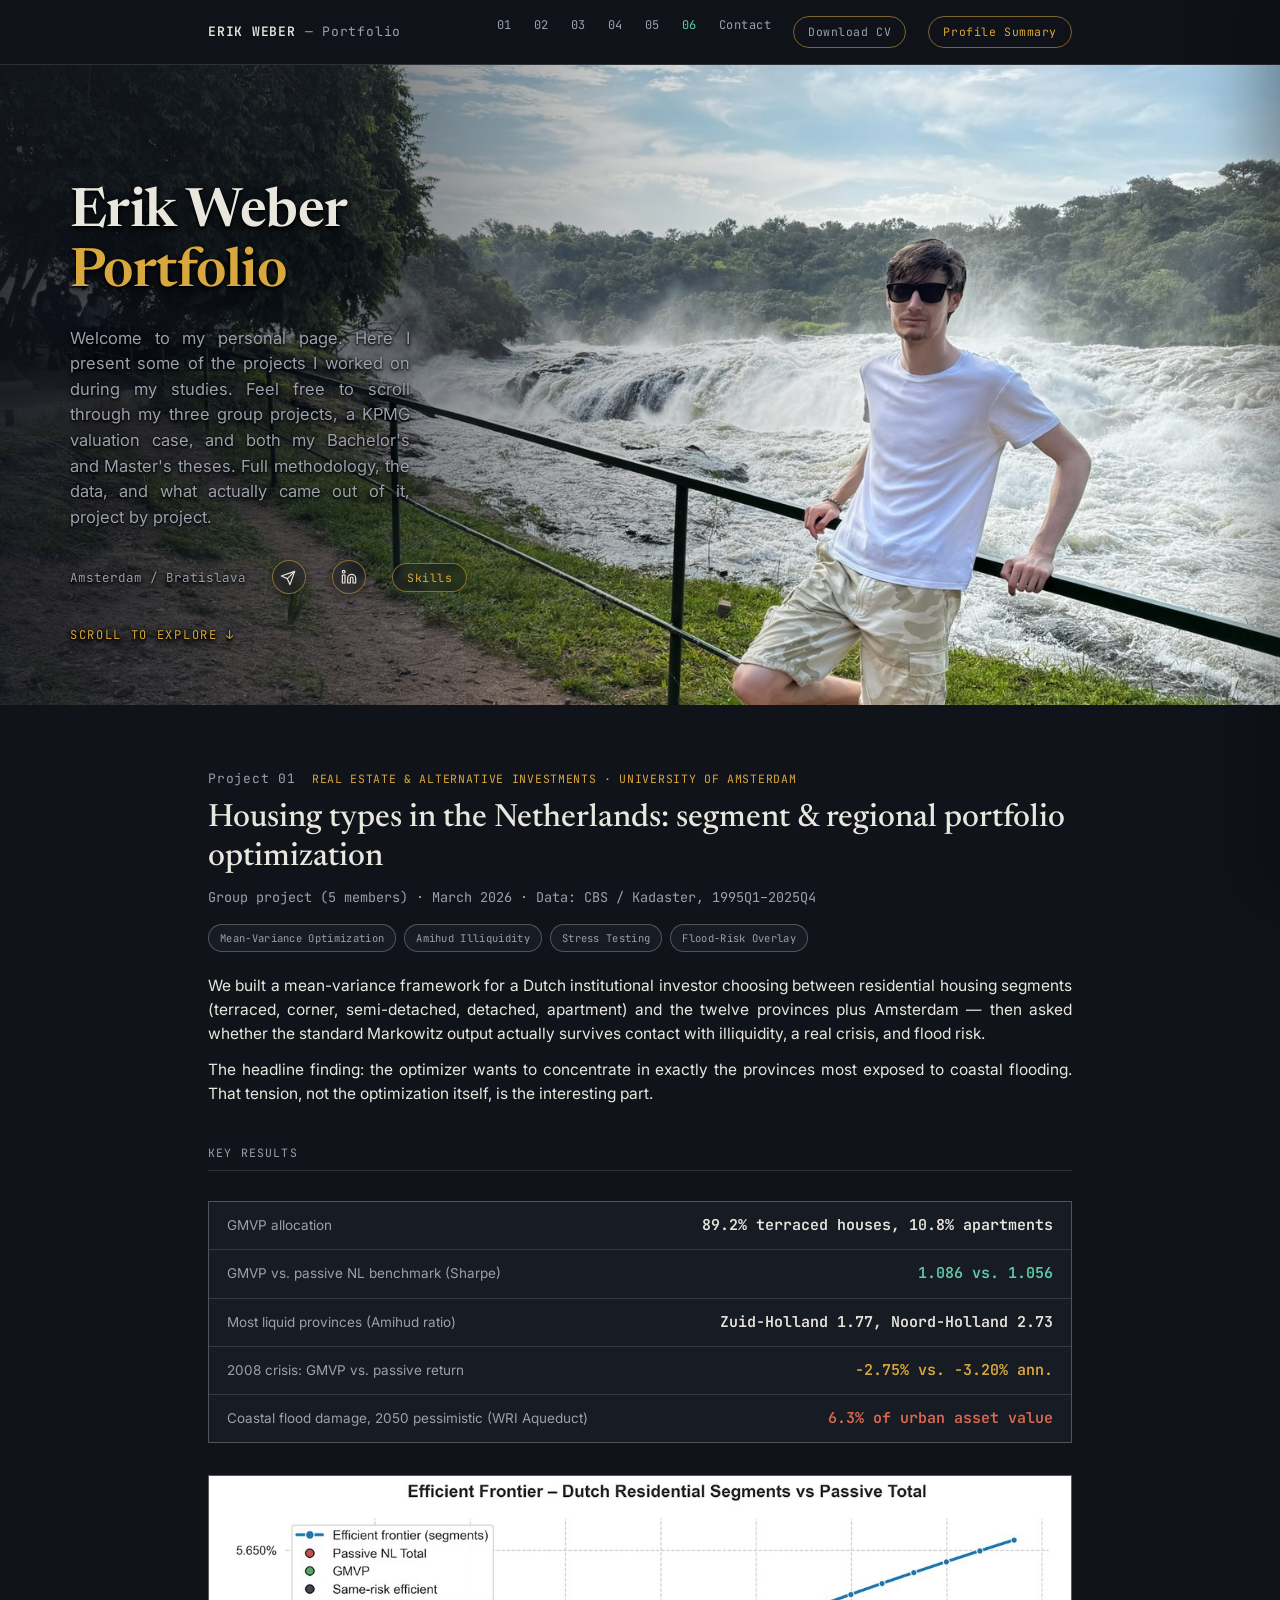
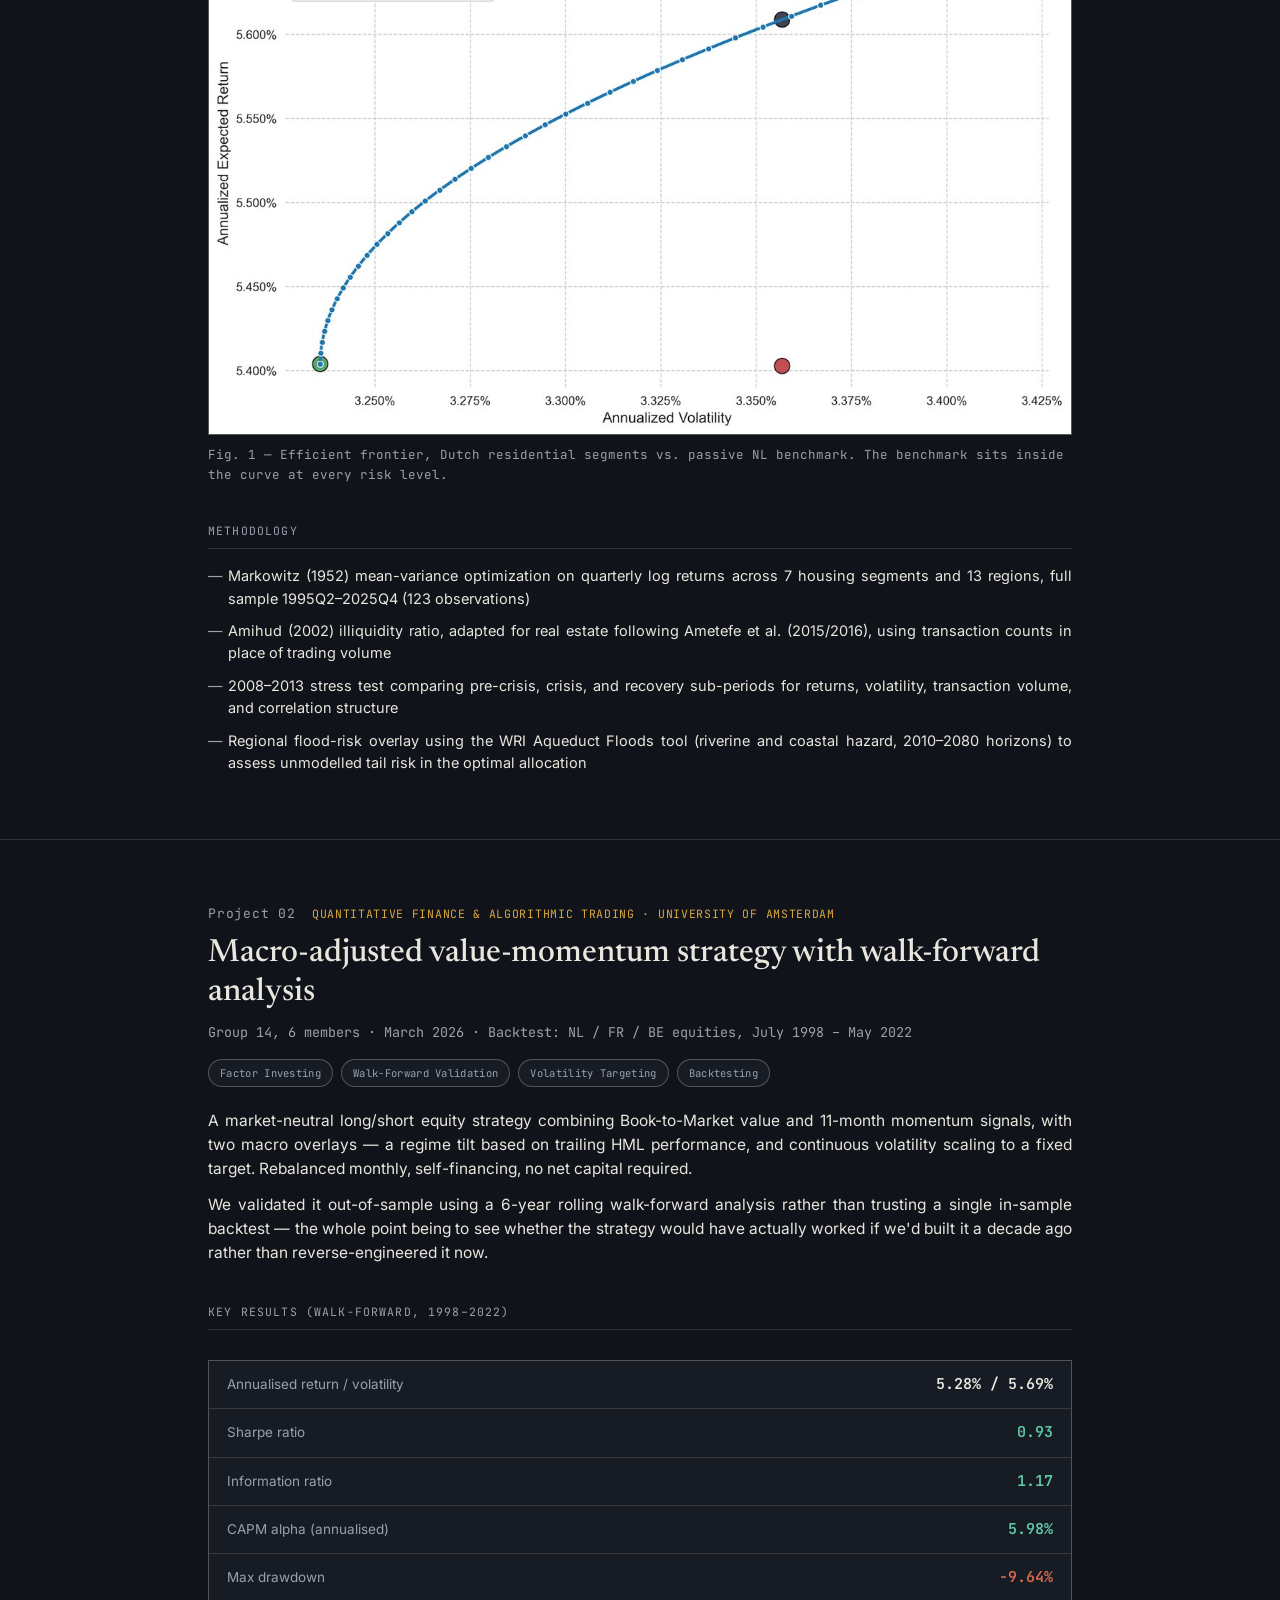
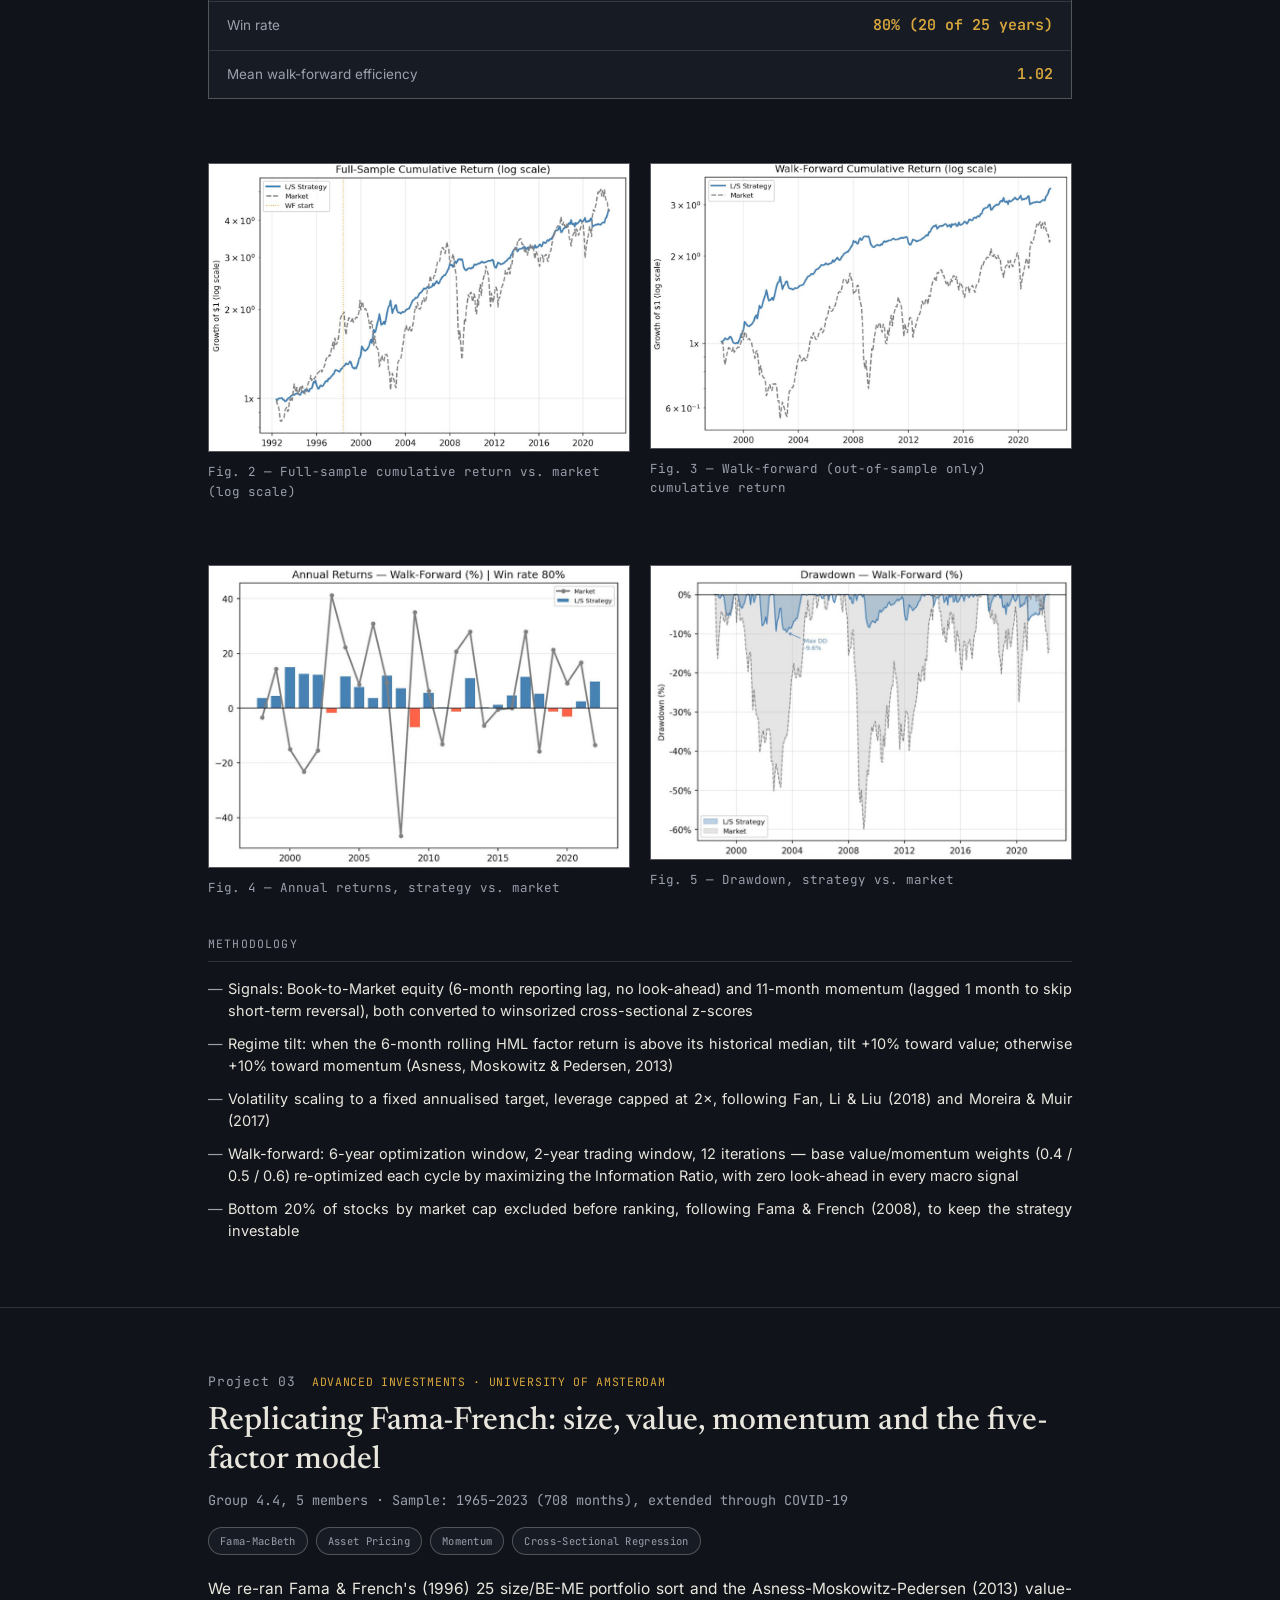
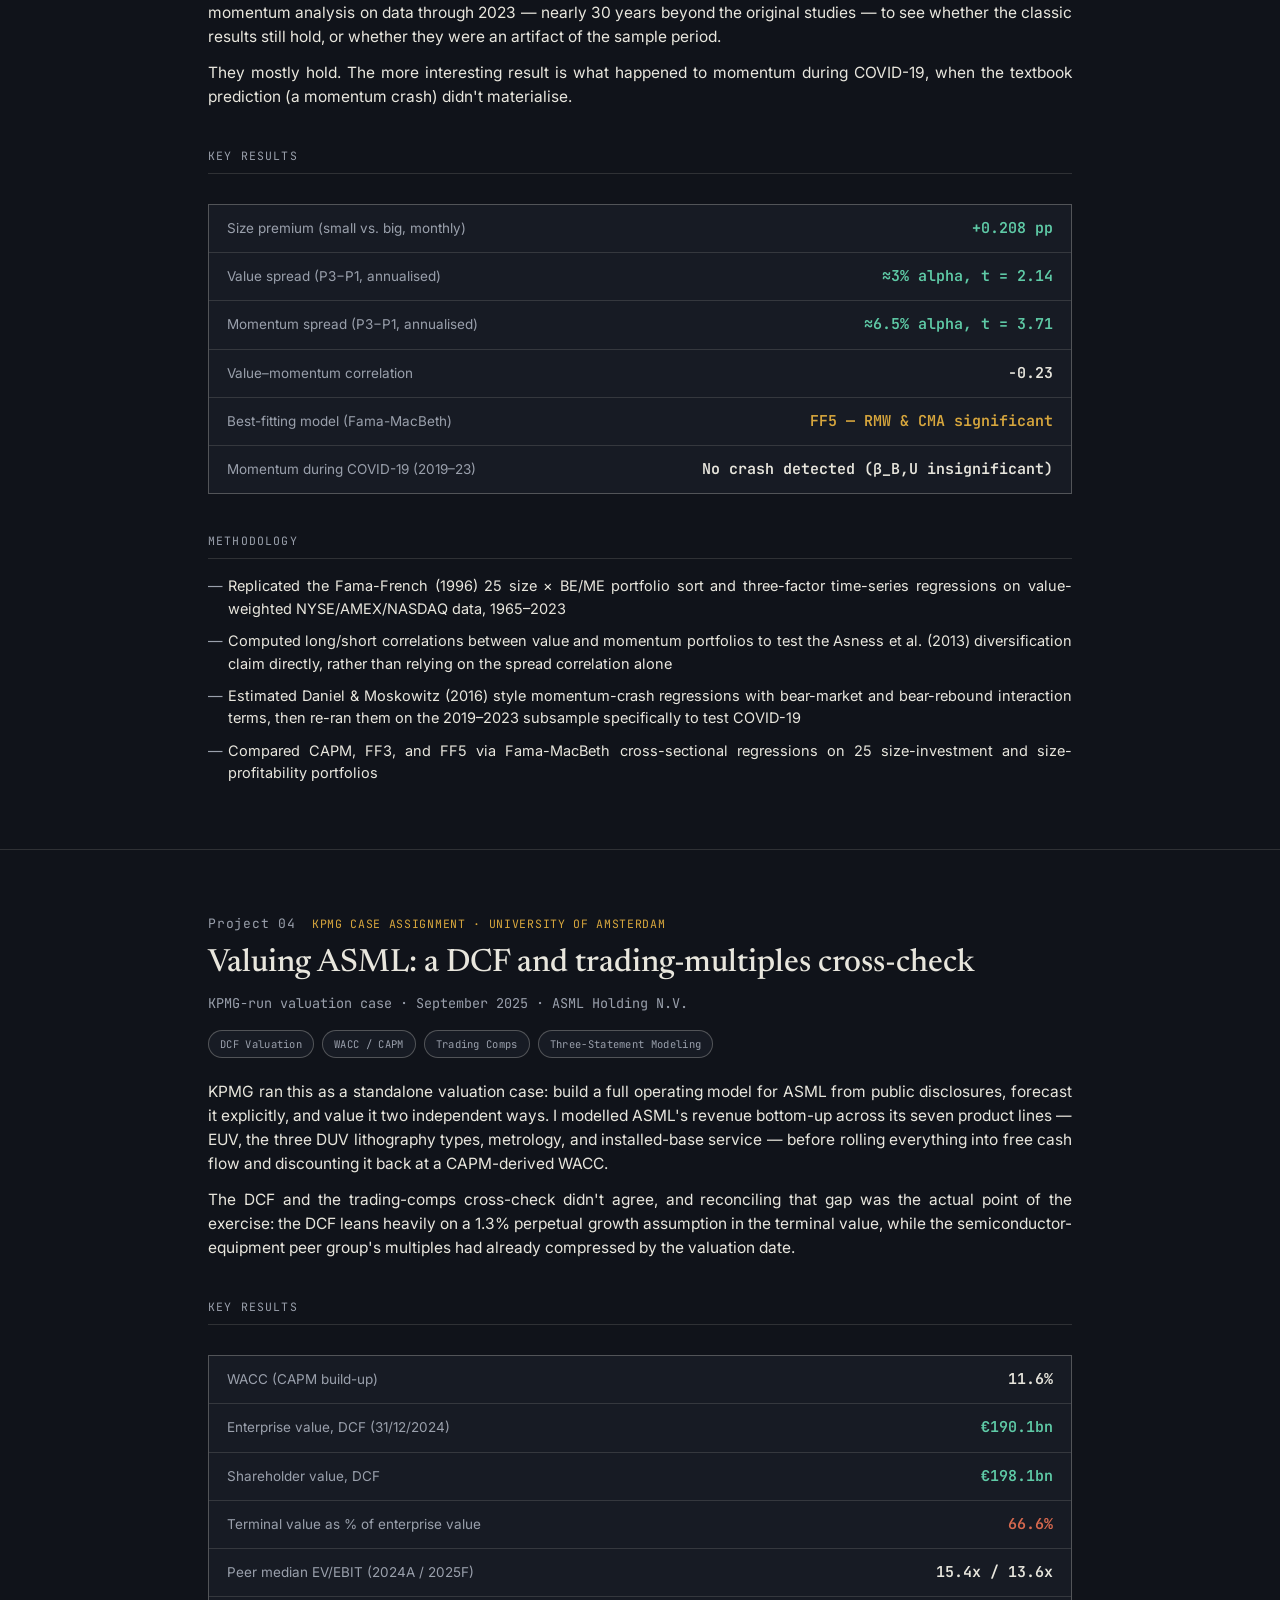
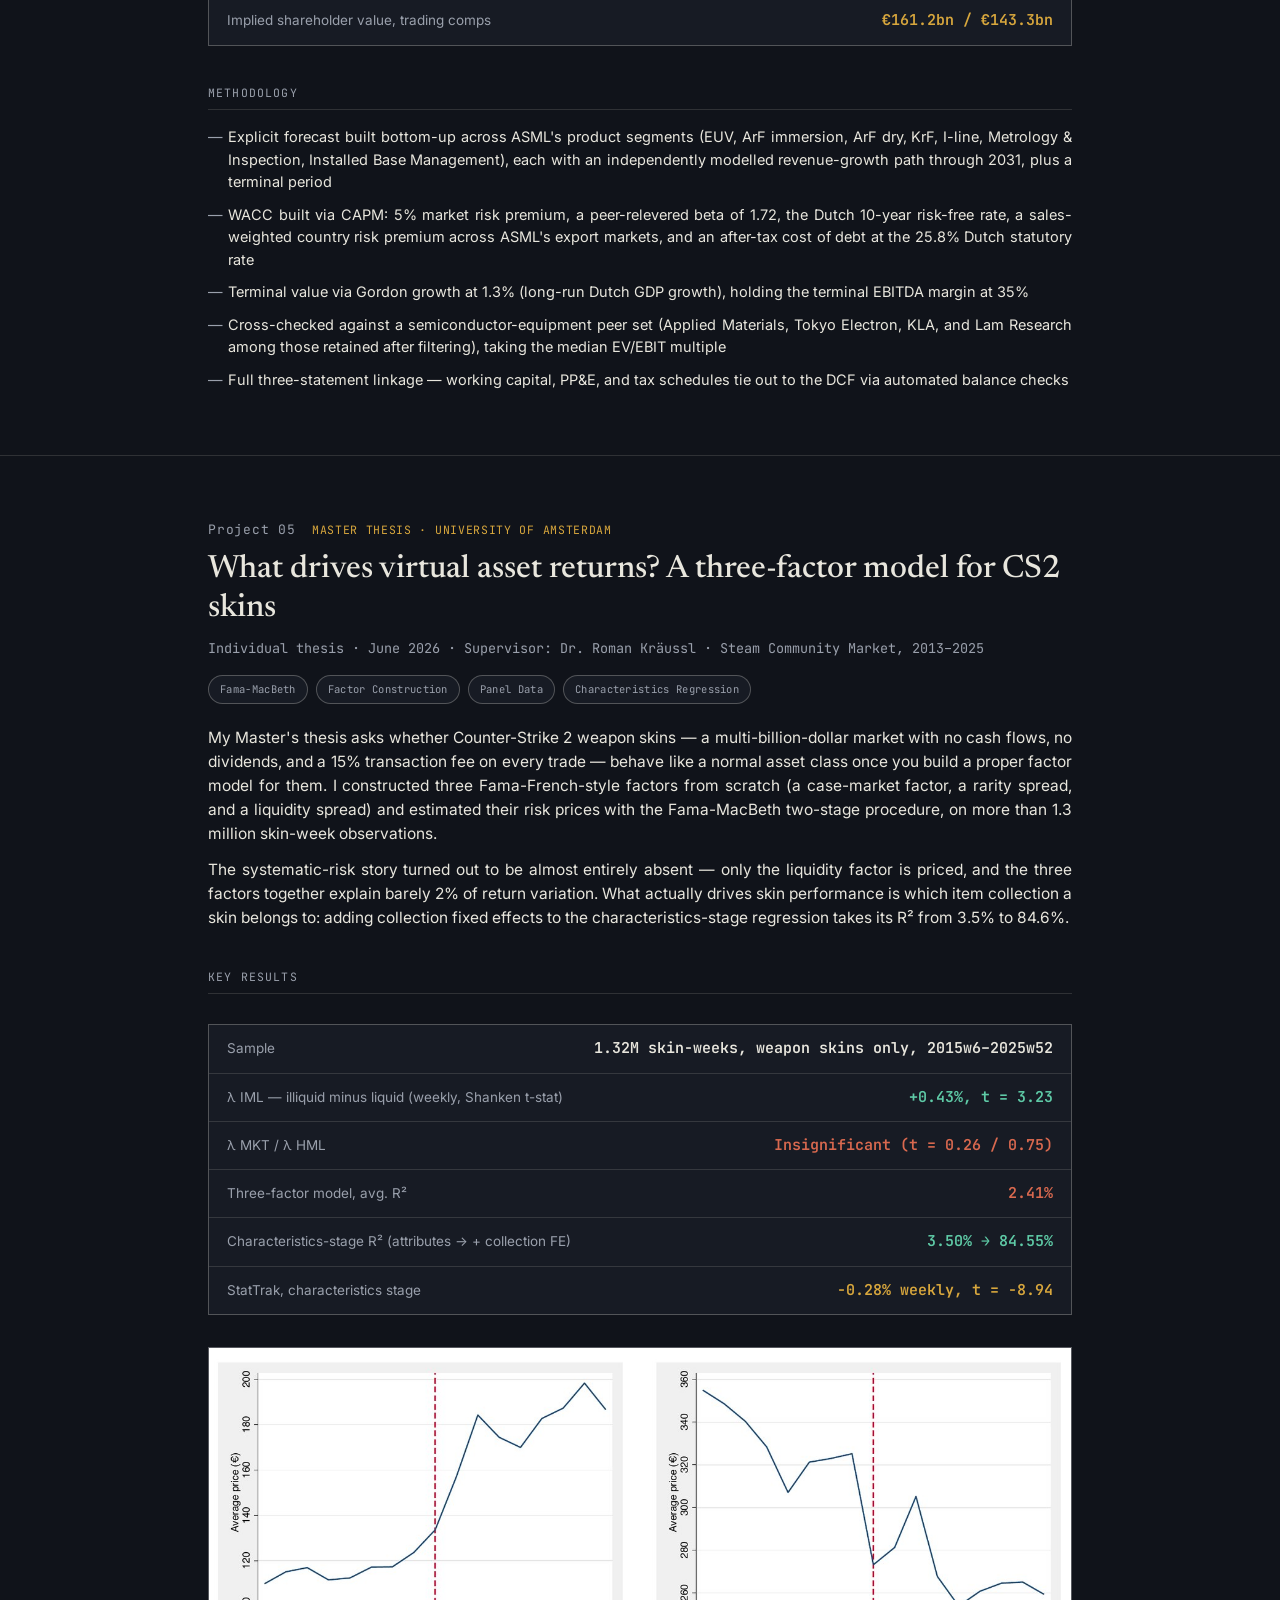
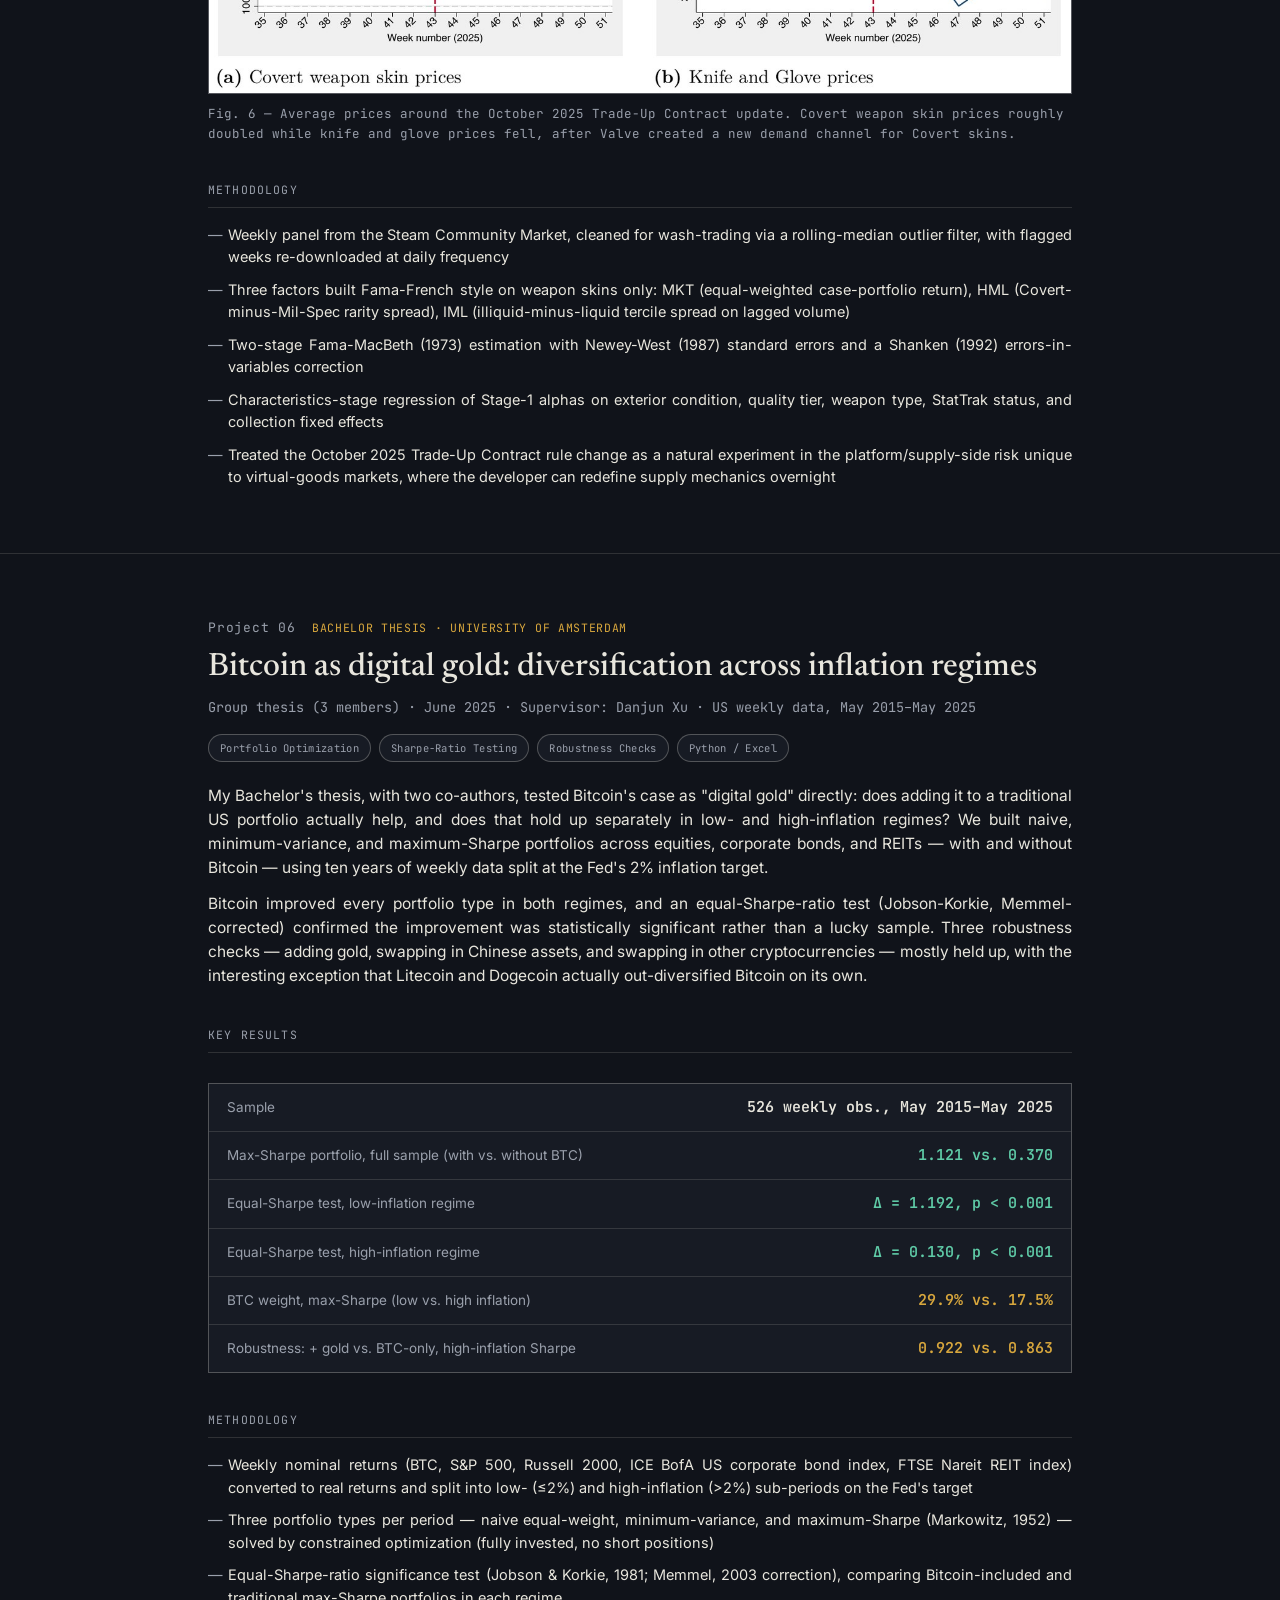
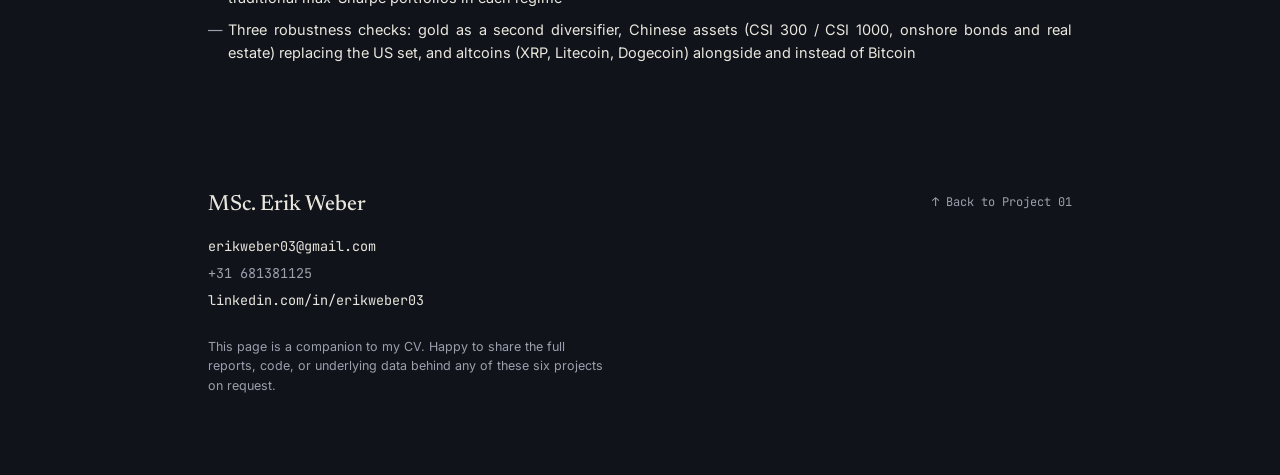
==== index.html @ 67675a44 "Implement skills overlay and modal in index.html Added skills overlay and modal with skill tags." ====
<!DOCTYPE html>
<html lang="en">
<head>
<meta charset="UTF-8">
<meta name="viewport" content="width=device-width, initial-scale=1.0">
<title>Erik Weber — Portfolio</title>
<link rel="preconnect" href="https://fonts.googleapis.com">
<link rel="preconnect" href="https://fonts.gstatic.com" crossorigin>
<link rel="stylesheet" href="profile.css">
<link href="https://fonts.googleapis.com/css2?family=Newsreader:ital,opsz,wght@0,6..72,400;0,6..72,500;0,6..72,600;1,6..72,500&family=JetBrains+Mono:wght@400;500;600;700&family=Inter:wght@400;500;600&display=swap" rel="stylesheet">
<style>
  :root{
    --ink:#10131A;
    --panel:#171B24;
    --paper:#1E232E;
    --rule: rgba(232,230,221,0.14);
    --rule-strong: rgba(232,230,221,0.28);
    --text:#E8E6DD;
    --text-muted:#9AA0AC;
    --teal:#5FCBA7;
    --gold:#D8A73D;
    --brick:#D9694F;
    --serif:'Newsreader', Georgia, serif;
    --mono:'JetBrains Mono', ui-monospace, monospace;
    --sans:'Inter', system-ui, sans-serif;
  }
  *{box-sizing:border-box; margin:0; padding:0;}
  html{scroll-behavior:smooth;}
  body{
    background:var(--ink);
    color:var(--text);
    font-family:var(--sans);
    line-height:1.55;
    -webkit-font-smoothing:antialiased;
  }
  a{color:var(--teal); text-decoration:none;}
  a:hover{text-decoration:underline;}
  a:focus-visible, button:focus-visible{outline:2px solid var(--gold); outline-offset:3px;}

  .wrap{max-width:920px; margin:0 auto; padding:0 28px;}

  /* ---------- NAV ---------- */
  nav{
    position:sticky; top:0; z-index:20;
    background:rgba(16,19,26,0.86);
    backdrop-filter: blur(8px);
    border-bottom:1px solid var(--rule);
  }
  nav .wrap{display:flex; align-items:center; justify-content:space-between; padding-top:16px; padding-bottom:16px;}
  .brand{font-family:var(--mono); font-size:13px; letter-spacing:0.06em; color:var(--text-muted);}
  .brand strong{color:var(--text); font-weight:600;}
  .navlinks{display:flex; gap:22px; font-family:var(--mono); font-size:12px; letter-spacing:0.04em;}
  .navlinks a{color:var(--text-muted);}
  .navlinks a:hover{color:var(--teal);}

  /* ---------- HERO ---------- */
  .hero-bg{
    position:absolute; inset:0;
    background-image:url('hero-photo.jpg');
    background-size:cover;
    background-position:56% 50%;
    z-index:0;
  }
  header.hero{
  position:relative;
  height:640px;        /* fixed, not min-height — the photo's crop stays constant regardless of text length */
  overflow:hidden;
  }
  header.hero .wrap{
  position:absolute;
  left:70px;
  bottom:60px;
  max-width:480px;
  padding:0;
  z-index:2;
  }
  
  @media (max-width:760px){
  header.hero{ height:560px; }
  header.hero .wrap{ left:24px; right:24px; max-width:none; bottom:40px; }
  }
  
  .hero-sub{
  margin-top:22px; max-width:34ch;      /* was 56ch — narrower so it stays off the water */
  color:var(--text-muted); font-size:16.5px;
  text-align:justify;
  text-align-last:left;
  }
  .hero-scrim{
  position:absolute; inset:0;
  background: linear-gradient(90deg,
    rgba(16,19,26,0.85) 0%,
    rgba(16,19,26,0.55) 29%,
    rgba(16,19,26,0.2) 49%,
    rgba(16,19,26,0) 69%
  );
  z-index:1;
  pointer-events:none;
  }
  header.hero h1.display,
  header.hero .hero-sub,
  header.hero .hero-meta,
  header.hero .hero-scroll{
    text-shadow:
      0 1px 2px rgba(0,0,0,0.95),
      0 2px 4px rgba(0,0,0,0.85),
      0 6px 16px rgba(0,0,0,0.55);
  }

  
  h1.display{
    font-family:var(--serif); font-weight:600; font-size:clamp(34px,5.4vw,54px);
    line-height:1.12; letter-spacing:-0.01em; max-width:14ch;
  }
  .hero-gold{ color:var(--gold); }
  .hero-meta{margin-top:30px; display:flex; flex-wrap:wrap; align-items:center; gap:10px 26px; font-family:var(--mono); font-size:12.5px; color:var(--text-muted);}
  .hero-meta a{color:var(--text);}
  
  .hero-scroll{
    display:block; margin-top:32px;
    font-family:var(--mono); font-size:12px; letter-spacing:0.14em; text-transform:uppercase;
    color:var(--gold);
    filter: drop-shadow(0 1px 2px rgba(0,0,0,0.9));
  }
  
  header.hero .icon-link{
    background: rgba(16,19,26,0.4);
    backdrop-filter: blur(3px);
    box-shadow: 0 2px 10px rgba(0,0,0,0.5);
  }

  
  /* ---------- TICKER ---------- */
  .ticker{
    margin-top:56px; border-top:1px solid var(--rule-strong); border-bottom:1px solid var(--rule-strong);
    overflow-x:auto;
  }
  .ticker-inner{
    display:flex; min-width:max-content;
  }
  .tick{
    font-family:var(--mono); padding:16px 26px; border-right:1px solid var(--rule);
    display:flex; flex-direction:column; gap:4px; white-space:nowrap;
  }
  .tick .k{font-size:10.5px; letter-spacing:0.08em; color:var(--text-muted); text-transform:uppercase;}
  .tick .v{font-size:18px; font-weight:600;}
  .tick .v.up{color:var(--teal);}
  .tick .v.flat{color:var(--gold);}
  .tick .v.down{color:var(--brick);}
  .tick .src{font-size:10px; color:var(--text-muted); opacity:0.75;}

  /* ---------- INTRO STRIP ---------- */
  .intro{padding:52px 0 8px; border-bottom:1px solid var(--rule);}
  .intro p{max-width:62ch; color:var(--text-muted); font-size:15.5px;}
  .intro p + p{margin-top:14px;}

  /* ---------- NOTES ---------- */
  section.note{padding:64px 0; border-bottom:1px solid var(--rule);}
  section.note:last-of-type{border-bottom:none;}
  .note-head{display:flex; align-items:baseline; gap:16px; flex-wrap:wrap; margin-bottom:6px;}
  .note-num{font-family:var(--mono); font-size:13px; color:var(--text-muted); letter-spacing:0.06em;}
  .note-course{font-family:var(--mono); font-size:11.5px; letter-spacing:0.06em; text-transform:uppercase; color:var(--gold);}
  h2.note-title{
    font-family:var(--serif); font-weight:500; font-size:clamp(24px,3.4vw,32px);
    margin-top:10px; line-height:1.22;
  }
  .note-byline{margin-top:10px; font-size:13.5px; color:var(--text-muted); font-family:var(--mono);}
  .note-framing{margin-top:22px; font-size:15.5px; text-align:justify; text-align-last:left;}
  .note-framing p + p{margin-top:12px;}

  .results{
    margin-top:30px; border:1px solid var(--rule-strong); background:var(--panel);
  }
  .results-row{
    display:flex; justify-content:space-between; align-items:baseline;
    padding:12px 18px; border-bottom:1px solid var(--rule); gap:16px; flex-wrap:wrap;
  }
  .results-row:last-child{border-bottom:none;}
  .results-row .rk{font-size:13.5px; color:var(--text-muted);}
  .results-row .rv{font-family:var(--mono); font-size:15px; font-weight:600;}
  .results-row .rv.teal{color:var(--teal);}
  .results-row .rv.gold{color:var(--gold);}
  .results-row .rv.brick{color:var(--brick);}

  figure{margin-top:32px;}
  figure img{width:100%; display:block; border:1px solid var(--rule-strong); background:var(--paper);}
  figcaption{margin-top:10px; font-size:12.5px; color:var(--text-muted); font-family:var(--mono);}

  .chart-grid{display:grid; grid-template-columns:1fr 1fr; gap:20px; margin-top:32px;}
  @media (max-width:680px){.chart-grid{grid-template-columns:1fr;}}

  .subhead{
    margin-top:38px; font-family:var(--mono); font-size:11.5px; letter-spacing:0.1em;
    text-transform:uppercase; color:var(--text-muted); border-bottom:1px solid var(--rule); padding-bottom:8px;
  }
  ul.blocklist{margin-top:16px; padding-left:0; list-style:none;}
  ul.blocklist li{
    position:relative; padding-left:20px; font-size:14.5px; color:var(--text); margin-top:10px;
    text-align:justify; text-align-last:left;
  }
  ul.blocklist li::before{content:'—'; position:absolute; left:0; color:var(--text-muted);}
  ul.blocklist.risk li::before{content:'!'; color:var(--brick); font-family:var(--mono); font-weight:700;}


  /* ---------- FOOTER ---------- */
  footer{padding:60px 0 80px;}
  .footer-grid{display:flex; justify-content:space-between; gap:30px; flex-wrap:wrap;}
  footer h3{font-family:var(--serif); font-weight:500; font-size:22px;}
  footer .contact{margin-top:14px; font-family:var(--mono); font-size:13.5px; color:var(--text-muted); display:flex; flex-direction:column; gap:6px;}
  footer .contact a{color:var(--text);}
  .footer-note{margin-top:26px; font-size:12.5px; color:var(--text-muted); max-width:50ch;}
  .back-to-top{font-family:var(--mono); font-size:12px; color:var(--text-muted);}


  /* ---------- TAGS ---------- */
  .tags{display:flex; flex-wrap:wrap; gap:8px; margin-top:16px;}
  .tag{
    font-family:var(--mono); font-size:10.5px; letter-spacing:0.03em;
    color:var(--text-muted); border:1px solid var(--rule-strong);
    padding:5px 11px; border-radius:20px; background:var(--panel);
    transition: color 150ms ease, border-color 150ms ease;
  }
  .tag:hover{color:var(--teal); border-color:var(--teal);}

  /* ---------- SCROLL REVEAL ---------- */
  .reveal{opacity:0; transform:translateY(8px); transition:opacity 220ms ease-out, transform 220ms ease-out;}
  .reveal.in-view{opacity:1; transform:translateY(0);}

  /* ---------- HOVER ELEVATION ---------- */
  .results-row{transition: background-color 150ms ease, box-shadow 150ms ease;}
  .results-row:hover{background-color: rgba(232,230,221,0.035); box-shadow: inset 3px 0 0 var(--teal);}
  figure{transition: transform 220ms ease, box-shadow 220ms ease; border-radius:2px;}
  figure:hover{transform: translateY(-4px); box-shadow: 0 14px 30px rgba(0,0,0,0.38);}

  /* ---------- NAV ACTIVE STATE ---------- */
  .navlinks a{transition: color 150ms ease;}
  .navlinks a.active{color:var(--teal);}

  @media (prefers-reduced-motion: reduce){
    html{scroll-behavior:auto;}
    .reveal{opacity:1; transform:none; transition:none;}
    .results-row, figure, .tag, .navlinks a{transition:none;}
  }
</style>
</head>
<body>
<svg width="0" height="0" style="position:absolute">
  <filter id="edge-detect" color-interpolation-filters="sRGB">
    <feColorMatrix in="SourceGraphic" type="saturate" values="0" result="gray"/>
    <feGaussianBlur in="gray" stdDeviation="0.9" result="blurred"/>
    <feConvolveMatrix in="blurred" order="3 3"
      kernelMatrix="-1 -1 -1 -1 8 -1 -1 -1 -1"
      edgeMode="duplicate" result="edges"/>
    <feComponentTransfer in="edges" result="boosted">
      <feFuncR type="gamma" amplitude="1" exponent="0.5" offset="0"/>
      <feFuncG type="gamma" amplitude="1" exponent="0.5" offset="0"/>
      <feFuncB type="gamma" amplitude="1" exponent="0.5" offset="0"/>
    </feComponentTransfer>
    <feColorMatrix in="boosted" type="luminanceToAlpha" result="mask"/>
    <feFlood flood-color="#E8E6DD" result="lineColor"/>
    <feComposite in="lineColor" in2="mask" operator="in"/>
  </filter>
</svg>

<nav>
  <div class="wrap">
    <div class="brand"><strong>ERIK WEBER</strong> — Portfolio</div>
    <div class="navlinks">
      <a href="#note-01">01</a>
      <a href="#note-02">02</a>
      <a href="#note-03">03</a>
      <a href="#note-04">04</a>
      <a href="#note-05">05</a>
      <a href="#note-06">06</a>
      <a href="#contact">Contact</a>
      <a href="erik-weber-cv.pdf" download class="profile-btn" style="text-decoration:none; display:inline-block;">Download CV</a>
      <button type="button" id="profile-toggle" class="profile-btn">Profile Summary</button>
    </div>
  </div>
</nav>

<header class="hero">
  <div class="hero-bg"></div>
  <div class="hero-scrim"></div>
  <div class="wrap">
    <h1 class="display">Erik Weber<br><span class="hero-gold">Portfolio</span></h1>
    <p class="hero-sub">Welcome to my personal page. Here I present some of the projects I worked on during my studies. Feel free to scroll through my three group projects, a KPMG valuation case, and both my Bachelor's and Master's theses. Full methodology, the data, and what actually came out of it, project by project.</p>
    <div class="hero-meta">
      <span>Amsterdam / Bratislava</span>
      <a href="mailto:erikweber03@gmail.com" class="icon-link icon-mail" aria-label="Email Erik Weber" title="erikweber03@gmail.com">
          <svg viewBox="0 0 24 24" fill="none" stroke="currentColor" stroke-width="1.8" stroke-linecap="round" stroke-linejoin="round">
            <line x1="22" y1="2" x2="11" y2="13"></line>
            <polygon points="22 2 15 22 11 13 2 9 22 2"></polygon>
          </svg>
        </a>
        <a href="https://www.linkedin.com/in/erikweber03/" target="_blank" rel="noopener" class="icon-link" aria-label="Erik Weber on LinkedIn" title="LinkedIn">
          <svg viewBox="0 0 24 24" fill="none" stroke="currentColor" stroke-width="1.8" stroke-linecap="round" stroke-linejoin="round">
            <path d="M16 8a6 6 0 0 1 6 6v7h-4v-7a2 2 0 0 0-2-2 2 2 0 0 0-2 2v7h-4v-7a6 6 0 0 1 6-6z"></path>
            <rect x="2" y="9" width="4" height="12"></rect>
            <circle cx="4" cy="4" r="2"></circle>
          </svg>
        </a>
        <button type="button" id="skills-toggle" class="profile-btn">Skills</button>
    </div>
    <span class="hero-scroll">Scroll to explore ↓</span>
  </div>
</header>
  

<!-- ================= NOTE 01 ================= -->
<section class="note" id="note-01">
  <div class="wrap">
    <div class="note-head">
      <span class="note-num">Project 01</span>
      <span class="note-course">Real Estate &amp; Alternative Investments · University of Amsterdam</span>
    </div>
    <h2 class="note-title">Housing types in the Netherlands: segment &amp; regional portfolio optimization</h2>
    <div class="note-byline">Group project (5 members) · March 2026 · Data: CBS / Kadaster, 1995Q1–2025Q4</div>
    <div class="tags">
      <span class="tag">Mean-Variance Optimization</span>
      <span class="tag">Amihud Illiquidity</span>
      <span class="tag">Stress Testing</span>
      <span class="tag">Flood-Risk Overlay</span>
    </div>

    <div class="note-framing">
      <p>We built a mean-variance framework for a Dutch institutional investor choosing between residential housing segments (terraced, corner, semi-detached, detached, apartment) and the twelve provinces plus Amsterdam — then asked whether the standard Markowitz output actually survives contact with illiquidity, a real crisis, and flood risk.</p>
      <p>The headline finding: the optimizer wants to concentrate in exactly the provinces most exposed to coastal flooding. That tension, not the optimization itself, is the interesting part.</p>
    </div>

    <div class="subhead">Key results</div>
    <div class="results">
      <div class="results-row"><span class="rk">GMVP allocation</span><span class="rv">89.2% terraced houses, 10.8% apartments</span></div>
      <div class="results-row"><span class="rk">GMVP vs. passive NL benchmark (Sharpe)</span><span class="rv teal">1.086 vs. 1.056</span></div>
      <div class="results-row"><span class="rk">Most liquid provinces (Amihud ratio)</span><span class="rv">Zuid-Holland 1.77, Noord-Holland 2.73</span></div>
      <div class="results-row"><span class="rk">2008 crisis: GMVP vs. passive return</span><span class="rv gold">−2.75% vs. −3.20% ann.</span></div>
      <div class="results-row"><span class="rk">Coastal flood damage, 2050 pessimistic (WRI Aqueduct)</span><span class="rv brick">6.3% of urban asset value</span></div>
    </div>

    <figure>
      <img src="Fig1.jpg" alt="Efficient frontier chart comparing Dutch residential housing segments to a passive Netherlands benchmark, showing the GMVP and same-risk efficient portfolio">
      <figcaption>Fig. 1 — Efficient frontier, Dutch residential segments vs. passive NL benchmark. The benchmark sits inside the curve at every risk level.</figcaption>
    </figure>

    <div class="subhead">Methodology</div>
    <ul class="blocklist">
      <li>Markowitz (1952) mean-variance optimization on quarterly log returns across 7 housing segments and 13 regions, full sample 1995Q2–2025Q4 (123 observations)</li>
      <li>Amihud (2002) illiquidity ratio, adapted for real estate following Ametefe et al. (2015/2016), using transaction counts in place of trading volume</li>
      <li>2008–2013 stress test comparing pre-crisis, crisis, and recovery sub-periods for returns, volatility, transaction volume, and correlation structure</li>
      <li>Regional flood-risk overlay using the WRI Aqueduct Floods tool (riverine and coastal hazard, 2010–2080 horizons) to assess unmodelled tail risk in the optimal allocation</li>
    </ul>
  </div>
</section>

<!-- ================= NOTE 02 ================= -->
<section class="note" id="note-02">
  <div class="wrap">
    <div class="note-head">
      <span class="note-num">Project 02</span>
      <span class="note-course">Quantitative Finance &amp; Algorithmic Trading · University of Amsterdam</span>
    </div>
    <h2 class="note-title">Macro-adjusted value-momentum strategy with walk-forward analysis</h2>
    <div class="note-byline">Group 14, 6 members · March 2026 · Backtest: NL / FR / BE equities, July 1998 – May 2022</div>
    <div class="tags">
      <span class="tag">Factor Investing</span>
      <span class="tag">Walk-Forward Validation</span>
      <span class="tag">Volatility Targeting</span>
      <span class="tag">Backtesting</span>
    </div>

    <div class="note-framing">
      <p>A market-neutral long/short equity strategy combining Book-to-Market value and 11-month momentum signals, with two macro overlays — a regime tilt based on trailing HML performance, and continuous volatility scaling to a fixed target. Rebalanced monthly, self-financing, no net capital required.</p>
      <p>We validated it out-of-sample using a 6-year rolling walk-forward analysis rather than trusting a single in-sample backtest — the whole point being to see whether the strategy would have actually worked if we'd built it a decade ago rather than reverse-engineered it now.</p>
    </div>

    <div class="subhead">Key results (walk-forward, 1998–2022)</div>
    <div class="results">
      <div class="results-row"><span class="rk">Annualised return / volatility</span><span class="rv">5.28% / 5.69%</span></div>
      <div class="results-row"><span class="rk">Sharpe ratio</span><span class="rv teal">0.93</span></div>
      <div class="results-row"><span class="rk">Information ratio</span><span class="rv teal">1.17</span></div>
      <div class="results-row"><span class="rk">CAPM alpha (annualised)</span><span class="rv teal">5.98%</span></div>
      <div class="results-row"><span class="rk">Max drawdown</span><span class="rv brick">−9.64%</span></div>
      <div class="results-row"><span class="rk">Win rate</span><span class="rv gold">80% (20 of 25 years)</span></div>
      <div class="results-row"><span class="rk">Mean walk-forward efficiency</span><span class="rv gold">1.02</span></div>
    </div>

    <div class="chart-grid">
      <figure>
        <img src="Fig2.jpg" alt="Full-sample cumulative return chart comparing the long/short strategy to the market, log scale">
        <figcaption>Fig. 2 — Full-sample cumulative return vs. market (log scale)</figcaption>
      </figure>
      <figure>
        <img src="Fig3.jpg" alt="Walk-forward cumulative return chart, out-of-sample only, log scale">
        <figcaption>Fig. 3 — Walk-forward (out-of-sample only) cumulative return</figcaption>
      </figure>
    </div>
    <div class="chart-grid">
      <figure>
        <img src="Fig4.jpg" alt="Bar chart of annual returns for the strategy versus the market, 1998 to 2022">
        <figcaption>Fig. 4 — Annual returns, strategy vs. market</figcaption>
      </figure>
      <figure>
        <img src="Fig5.jpg" alt="Drawdown chart comparing the strategy to the market from 2000 to 2022">
        <figcaption>Fig. 5 — Drawdown, strategy vs. market</figcaption>
      </figure>
    </div>

    <div class="subhead">Methodology</div>
    <ul class="blocklist">
      <li>Signals: Book-to-Market equity (6-month reporting lag, no look-ahead) and 11-month momentum (lagged 1 month to skip short-term reversal), both converted to winsorized cross-sectional z-scores</li>
      <li>Regime tilt: when the 6-month rolling HML factor return is above its historical median, tilt +10% toward value; otherwise +10% toward momentum (Asness, Moskowitz &amp; Pedersen, 2013)</li>
      <li>Volatility scaling to a fixed annualised target, leverage capped at 2×, following Fan, Li &amp; Liu (2018) and Moreira &amp; Muir (2017)</li>
      <li>Walk-forward: 6-year optimization window, 2-year trading window, 12 iterations — base value/momentum weights (0.4 / 0.5 / 0.6) re-optimized each cycle by maximizing the Information Ratio, with zero look-ahead in every macro signal</li>
      <li>Bottom 20% of stocks by market cap excluded before ranking, following Fama &amp; French (2008), to keep the strategy investable</li>
    </ul>
  </div>
</section>

<!-- ================= NOTE 03 ================= -->
<section class="note" id="note-03">
  <div class="wrap">
    <div class="note-head">
      <span class="note-num">Project 03</span>
      <span class="note-course">Advanced Investments · University of Amsterdam</span>
    </div>
    <h2 class="note-title">Replicating Fama-French: size, value, momentum and the five-factor model</h2>
    <div class="note-byline">Group 4.4, 5 members · Sample: 1965–2023 (708 months), extended through COVID-19</div>
    <div class="tags">
      <span class="tag">Fama-MacBeth</span>
      <span class="tag">Asset Pricing</span>
      <span class="tag">Momentum</span>
      <span class="tag">Cross-Sectional Regression</span>
    </div>

    <div class="note-framing">
      <p>We re-ran Fama &amp; French's (1996) 25 size/BE-ME portfolio sort and the Asness-Moskowitz-Pedersen (2013) value-momentum analysis on data through 2023 — nearly 30 years beyond the original studies — to see whether the classic results still hold, or whether they were an artifact of the sample period.</p>
      <p>They mostly hold. The more interesting result is what happened to momentum during COVID-19, when the textbook prediction (a momentum crash) didn't materialise.</p>
    </div>

    <div class="subhead">Key results</div>
    <div class="results">
      <div class="results-row"><span class="rk">Size premium (small vs. big, monthly)</span><span class="rv teal">+0.208 pp</span></div>
      <div class="results-row"><span class="rk">Value spread (P3−P1, annualised)</span><span class="rv teal">≈3% alpha, t = 2.14</span></div>
      <div class="results-row"><span class="rk">Momentum spread (P3−P1, annualised)</span><span class="rv teal">≈6.5% alpha, t = 3.71</span></div>
      <div class="results-row"><span class="rk">Value–momentum correlation</span><span class="rv down">−0.23</span></div>
      <div class="results-row"><span class="rk">Best-fitting model (Fama-MacBeth)</span><span class="rv gold">FF5 — RMW &amp; CMA significant</span></div>
      <div class="results-row"><span class="rk">Momentum during COVID-19 (2019–23)</span><span class="rv">No crash detected (β_B,U insignificant)</span></div>
    </div>

    <div class="subhead">Methodology</div>
    <ul class="blocklist">
      <li>Replicated the Fama-French (1996) 25 size × BE/ME portfolio sort and three-factor time-series regressions on value-weighted NYSE/AMEX/NASDAQ data, 1965–2023</li>
      <li>Computed long/short correlations between value and momentum portfolios to test the Asness et al. (2013) diversification claim directly, rather than relying on the spread correlation alone</li>
      <li>Estimated Daniel &amp; Moskowitz (2016) style momentum-crash regressions with bear-market and bear-rebound interaction terms, then re-ran them on the 2019–2023 subsample specifically to test COVID-19</li>
      <li>Compared CAPM, FF3, and FF5 via Fama-MacBeth cross-sectional regressions on 25 size-investment and size-profitability portfolios</li>
    </ul>
  </div>
</section>

<!-- ================= NOTE 04 ================= -->
<section class="note" id="note-04">
  <div class="wrap">
    <div class="note-head">
      <span class="note-num">Project 04</span>
      <span class="note-course">KPMG Case Assignment · University of Amsterdam</span>
    </div>
    <h2 class="note-title">Valuing ASML: a DCF and trading-multiples cross-check</h2>
    <div class="note-byline">KPMG-run valuation case · September 2025 · ASML Holding N.V.</div>
    <div class="tags">
      <span class="tag">DCF Valuation</span>
      <span class="tag">WACC / CAPM</span>
      <span class="tag">Trading Comps</span>
      <span class="tag">Three-Statement Modeling</span>
    </div>

    <div class="note-framing">
      <p>KPMG ran this as a standalone valuation case: build a full operating model for ASML from public disclosures, forecast it explicitly, and value it two independent ways. I modelled ASML's revenue bottom-up across its seven product lines — EUV, the three DUV lithography types, metrology, and installed-base service — before rolling everything into free cash flow and discounting it back at a CAPM-derived WACC.</p>
      <p>The DCF and the trading-comps cross-check didn't agree, and reconciling that gap was the actual point of the exercise: the DCF leans heavily on a 1.3% perpetual growth assumption in the terminal value, while the semiconductor-equipment peer group's multiples had already compressed by the valuation date.</p>
    </div>

    <div class="subhead">Key results</div>
    <div class="results">
      <div class="results-row"><span class="rk">WACC (CAPM build-up)</span><span class="rv">11.6%</span></div>
      <div class="results-row"><span class="rk">Enterprise value, DCF (31/12/2024)</span><span class="rv teal">€190.1bn</span></div>
      <div class="results-row"><span class="rk">Shareholder value, DCF</span><span class="rv teal">€198.1bn</span></div>
      <div class="results-row"><span class="rk">Terminal value as % of enterprise value</span><span class="rv brick">66.6%</span></div>
      <div class="results-row"><span class="rk">Peer median EV/EBIT (2024A / 2025F)</span><span class="rv">15.4x / 13.6x</span></div>
      <div class="results-row"><span class="rk">Implied shareholder value, trading comps</span><span class="rv gold">€161.2bn / €143.3bn</span></div>
    </div>

    <div class="subhead">Methodology</div>
    <ul class="blocklist">
      <li>Explicit forecast built bottom-up across ASML's product segments (EUV, ArF immersion, ArF dry, KrF, I-line, Metrology &amp; Inspection, Installed Base Management), each with an independently modelled revenue-growth path through 2031, plus a terminal period</li>
      <li>WACC built via CAPM: 5% market risk premium, a peer-relevered beta of 1.72, the Dutch 10-year risk-free rate, a sales-weighted country risk premium across ASML's export markets, and an after-tax cost of debt at the 25.8% Dutch statutory rate</li>
      <li>Terminal value via Gordon growth at 1.3% (long-run Dutch GDP growth), holding the terminal EBITDA margin at 35%</li>
      <li>Cross-checked against a semiconductor-equipment peer set (Applied Materials, Tokyo Electron, KLA, and Lam Research among those retained after filtering), taking the median EV/EBIT multiple</li>
      <li>Full three-statement linkage — working capital, PP&amp;E, and tax schedules tie out to the DCF via automated balance checks</li>
    </ul>
  </div>
</section>

<!-- ================= NOTE 05 ================= -->
<section class="note" id="note-05">
  <div class="wrap">
    <div class="note-head">
      <span class="note-num">Project 05</span>
      <span class="note-course">Master Thesis · University of Amsterdam</span>
    </div>
    <h2 class="note-title">What drives virtual asset returns? A three-factor model for CS2 skins</h2>
    <div class="note-byline">Individual thesis · June 2026 · Supervisor: Dr. Roman Kräussl · Steam Community Market, 2013–2025</div>
    <div class="tags">
      <span class="tag">Fama-MacBeth</span>
      <span class="tag">Factor Construction</span>
      <span class="tag">Panel Data</span>
      <span class="tag">Characteristics Regression</span>
    </div>

    <div class="note-framing">
      <p>My Master's thesis asks whether Counter-Strike 2 weapon skins — a multi-billion-dollar market with no cash flows, no dividends, and a 15% transaction fee on every trade — behave like a normal asset class once you build a proper factor model for them. I constructed three Fama-French-style factors from scratch (a case-market factor, a rarity spread, and a liquidity spread) and estimated their risk prices with the Fama-MacBeth two-stage procedure, on more than 1.3 million skin-week observations.</p>
      <p>The systematic-risk story turned out to be almost entirely absent — only the liquidity factor is priced, and the three factors together explain barely 2% of return variation. What actually drives skin performance is which item collection a skin belongs to: adding collection fixed effects to the characteristics-stage regression takes its R² from 3.5% to 84.6%.</p>
    </div>

    <div class="subhead">Key results</div>
    <div class="results">
      <div class="results-row"><span class="rk">Sample</span><span class="rv">1.32M skin-weeks, weapon skins only, 2015w6–2025w52</span></div>
      <div class="results-row"><span class="rk">λ IML — illiquid minus liquid (weekly, Shanken t-stat)</span><span class="rv teal">+0.43%, t = 3.23</span></div>
      <div class="results-row"><span class="rk">λ MKT / λ HML</span><span class="rv brick">Insignificant (t = 0.26 / 0.75)</span></div>
      <div class="results-row"><span class="rk">Three-factor model, avg. R²</span><span class="rv brick">2.41%</span></div>
      <div class="results-row"><span class="rk">Characteristics-stage R² (attributes → + collection FE)</span><span class="rv teal">3.50% → 84.55%</span></div>
      <div class="results-row"><span class="rk">StatTrak, characteristics stage</span><span class="rv gold">−0.28% weekly, t = −8.94</span></div>
    </div>

    <figure>
      <img src="Fig6.jpg" alt="Average prices around the October 2025 Trade-Up Contract update">
      <figcaption>Fig. 6 — Average prices around the October 2025 Trade-Up Contract update. Covert weapon skin prices roughly doubled while knife and glove prices fell, after Valve created a new demand channel for Covert skins.</figcaption>
    </figure>

    <div class="subhead">Methodology</div>
    <ul class="blocklist">
      <li>Weekly panel from the Steam Community Market, cleaned for wash-trading via a rolling-median outlier filter, with flagged weeks re-downloaded at daily frequency</li>
      <li>Three factors built Fama-French style on weapon skins only: MKT (equal-weighted case-portfolio return), HML (Covert-minus-Mil-Spec rarity spread), IML (illiquid-minus-liquid tercile spread on lagged volume)</li>
      <li>Two-stage Fama-MacBeth (1973) estimation with Newey-West (1987) standard errors and a Shanken (1992) errors-in-variables correction</li>
      <li>Characteristics-stage regression of Stage-1 alphas on exterior condition, quality tier, weapon type, StatTrak status, and collection fixed effects</li>
      <li>Treated the October 2025 Trade-Up Contract rule change as a natural experiment in the platform/supply-side risk unique to virtual-goods markets, where the developer can redefine supply mechanics overnight</li>
    </ul>
  </div>
</section>

<!-- ================= NOTE 06 ================= -->
<section class="note" id="note-06">
  <div class="wrap">
    <div class="note-head">
      <span class="note-num">Project 06</span>
      <span class="note-course">Bachelor Thesis · University of Amsterdam</span>
    </div>
    <h2 class="note-title">Bitcoin as digital gold: diversification across inflation regimes</h2>
    <div class="note-byline">Group thesis (3 members) · June 2025 · Supervisor: Danjun Xu · US weekly data, May 2015–May 2025</div>
    <div class="tags">
      <span class="tag">Portfolio Optimization</span>
      <span class="tag">Sharpe-Ratio Testing</span>
      <span class="tag">Robustness Checks</span>
      <span class="tag">Python / Excel</span>
    </div>

    <div class="note-framing">
      <p>My Bachelor's thesis, with two co-authors, tested Bitcoin's case as "digital gold" directly: does adding it to a traditional US portfolio actually help, and does that hold up separately in low- and high-inflation regimes? We built naive, minimum-variance, and maximum-Sharpe portfolios across equities, corporate bonds, and REITs — with and without Bitcoin — using ten years of weekly data split at the Fed's 2% inflation target.</p>
      <p>Bitcoin improved every portfolio type in both regimes, and an equal-Sharpe-ratio test (Jobson-Korkie, Memmel-corrected) confirmed the improvement was statistically significant rather than a lucky sample. Three robustness checks — adding gold, swapping in Chinese assets, and swapping in other cryptocurrencies — mostly held up, with the interesting exception that Litecoin and Dogecoin actually out-diversified Bitcoin on its own.</p>
    </div>

    <div class="subhead">Key results</div>
    <div class="results">
      <div class="results-row"><span class="rk">Sample</span><span class="rv">526 weekly obs., May 2015–May 2025</span></div>
      <div class="results-row"><span class="rk">Max-Sharpe portfolio, full sample (with vs. without BTC)</span><span class="rv teal">1.121 vs. 0.370</span></div>
      <div class="results-row"><span class="rk">Equal-Sharpe test, low-inflation regime</span><span class="rv teal">Δ = 1.192, p &lt; 0.001</span></div>
      <div class="results-row"><span class="rk">Equal-Sharpe test, high-inflation regime</span><span class="rv teal">Δ = 0.130, p &lt; 0.001</span></div>
      <div class="results-row"><span class="rk">BTC weight, max-Sharpe (low vs. high inflation)</span><span class="rv gold">29.9% vs. 17.5%</span></div>
      <div class="results-row"><span class="rk">Robustness: + gold vs. BTC-only, high-inflation Sharpe</span><span class="rv gold">0.922 vs. 0.863</span></div>
    </div>

    <div class="subhead">Methodology</div>
    <ul class="blocklist">
      <li>Weekly nominal returns (BTC, S&amp;P 500, Russell 2000, ICE BofA US corporate bond index, FTSE Nareit REIT index) converted to real returns and split into low- (≤2%) and high-inflation (&gt;2%) sub-periods on the Fed's target</li>
      <li>Three portfolio types per period — naive equal-weight, minimum-variance, and maximum-Sharpe (Markowitz, 1952) — solved by constrained optimization (fully invested, no short positions)</li>
      <li>Equal-Sharpe-ratio significance test (Jobson &amp; Korkie, 1981; Memmel, 2003 correction), comparing Bitcoin-included and traditional max-Sharpe portfolios in each regime</li>
      <li>Three robustness checks: gold as a second diversifier, Chinese assets (CSI 300 / CSI 1000, onshore bonds and real estate) replacing the US set, and altcoins (XRP, Litecoin, Dogecoin) alongside and instead of Bitcoin</li>
    </ul>
  </div>
</section>

<footer id="contact">
  <div class="wrap">
    <div class="footer-grid">
      <div>
        <h3>MSc. Erik Weber</h3>
        <div class="contact">
          <a href="mailto:erikweber03@gmail.com">erikweber03@gmail.com</a>
          <span>+31 681381125</span>
          <a href="https://www.linkedin.com/in/erikweber03/" target="_blank" rel="noopener">linkedin.com/in/erikweber03</a>
        </div>
      </div>
      <div>
        <a class="back-to-top" href="#note-01">↑ Back to Project 01</a>
      </div>
    </div>
    <p class="footer-note">This page is a companion to my CV. Happy to share the full reports, code, or underlying data behind any of these six projects on request.</p>
  </div>
</footer>

<script>
(function(){
  var reduceMotion = window.matchMedia('(prefers-reduced-motion: reduce)').matches;

  // ---------- Scroll-triggered reveal, once per section ----------
  var sections = document.querySelectorAll('section.note');
  sections.forEach(function(s){ s.classList.add('reveal'); });

  if(reduceMotion || !('IntersectionObserver' in window)){
    sections.forEach(function(s){ s.classList.add('in-view'); });
  } else {
    var revealObserver = new IntersectionObserver(function(entries){
      entries.forEach(function(entry){
        if(entry.isIntersecting){
          entry.target.classList.add('in-view');
          revealObserver.unobserve(entry.target);
        }
      });
    }, {threshold:0.12, rootMargin:'0px 0px -40px 0px'});
    sections.forEach(function(s){ revealObserver.observe(s); });
  }

  // ---------- Nav scroll-position indicator ----------
  var navLinks = Array.prototype.slice.call(document.querySelectorAll('.navlinks a[href^="#"]'));
  var targets = [];
  navLinks.forEach(function(link){
    var id = link.getAttribute('href').slice(1);
    var el = document.getElementById(id);
    if(el) targets.push({id: id, el: el, link: link});
  });

  if('IntersectionObserver' in window && targets.length){
    var navObserver = new IntersectionObserver(function(entries){
      entries.forEach(function(entry){
        var match = targets.find(function(t){ return t.el === entry.target; });
        if(!match) return;
        if(entry.isIntersecting){
          navLinks.forEach(function(l){ l.classList.remove('active'); });
          match.link.classList.add('active');
        }
      });
    }, {rootMargin:'-45% 0px -50% 0px', threshold:0});
    targets.forEach(function(t){ navObserver.observe(t.el); });
  }
})();
</script>
<div id="profile-overlay"></div>
<aside id="profile-panel" aria-hidden="true" aria-label="Profile summary">
  <div class="p-inner">
    <div class="p-topline">
      <div class="p-eyebrow">Profile Summary</div>
      <button type="button" id="profile-close" class="p-close" aria-label="Close profile summary">
        <svg viewBox="0 0 16 16" width="16" height="16" aria-hidden="true">
          <line x1="3" y1="3" x2="13" y2="13"></line>
          <line x1="13" y1="3" x2="3" y2="13"></line>
        </svg>
      </button>
    </div>

    <h2 class="p-title">How I actually think and work</h2>
    <p class="p-sub">This is my personal profile overview based on two independent cognitive and behavioural assessments taken during recruitment processes in 2026. Cognitive spider from BrainsFirst's NeurOlympics brain-based games, and cognitive and behavioural traits from Equalture's game-based platform.</p>

    
    <!-- ---------------- Cognitive spider (BrainsFirst) ---------------- -->
    <div class="p-section">
      <div class="p-section-head"><span>Cognitive spider</span><span class="src">BrainsFirst &middot; NeurOlympics</span></div>
      <div class="spider-wrap">
        <svg id="brain-spider" viewBox="0 0 560 480" role="img" aria-label="Radar chart of 16 cognitive skills, scored 0 to 100"></svg>
      </div>
      <div class="p-medals">
        <div class="p-medal">
          <div class="rank">Top skill 1</div>
          <div class="name">Consistency</div>
          <div class="score">100 / 100 &mdash; flawless, stable output on repetitive work</div>
        </div>
        <div class="p-medal">
          <div class="rank">Top skill 2</div>
          <div class="name">Self-control</div>
          <div class="score">93 / 100 &mdash; patient, catches mistakes before they happen</div>
        </div>
        <div class="p-medal">
          <div class="rank">Top skill 3</div>
          <div class="name">Precision</div>
          <div class="score">93 / 100 &mdash; effective and accurate under multitasking</div>
        </div>
      </div>
    </div>

    
  <!-- ---------------- Working style (Equalture) ---------------- -->
    <div class="p-section">
      <div class="p-section-head"><span>Working style</span><span class="src">Equalture &middot; assessment</span></div>

      <div class="p-group-label">Cognitive traits</div>

      <div class="trait">
        <div class="trait-head"><span class="trait-name">Learning ability / working memory</span><span class="trait-badge">High capacity</span></div>
        <div class="trait-track cog"><div class="trait-fill" style="width:90%"></div><div class="trait-marker" style="left:90%"></div></div>
        <div class="trait-scale"><span>Low capacity</span><span>High capacity</span></div>
        <p class="trait-note">Particularly good at learning new things with planned goals; handles large amounts of information at once.</p>
      </div>

      <div class="trait">
        <div class="trait-head"><span class="trait-name">Cognitive flexibility</span><span class="trait-badge">Somewhat flexible</span></div>
        <div class="trait-track cog"><div class="trait-fill" style="width:50%"></div><div class="trait-marker" style="left:50%"></div></div>
        <div class="trait-scale"><span>Routined</span><span>Flexible</span></div>
        <p class="trait-note">Adapts thoughts and behaviour to new environments; tolerant of change and multiple perspectives.</p>
      </div>

      <div class="trait">
        <div class="trait-head"><span class="trait-name">Problem-solving ability</span><span class="trait-badge">High</span></div>
        <div class="trait-track cog"><div class="trait-fill" style="width:90%"></div><div class="trait-marker" style="left:90%"></div></div>
        <div class="trait-scale"><span>Low</span><span>High</span></div>
        <p class="trait-note">Identifies problems and implements the right strategy; may lose motivation without regular challenge.</p>
      </div>

      <div class="p-group-label">Behavioural traits</div>

      <div class="trait">
        <div class="trait-head"><span class="trait-name">Problem-solving style</span><span class="trait-badge">Somewhat intuitive</span></div>
        <div class="trait-track"><div class="trait-fill" style="width:30%"></div><div class="trait-marker" style="left:30%"></div></div>
        <div class="trait-scale"><span>Very intuitive</span><span>Very systematic</span></div>
        <p class="trait-note">Trusts instinct and trial-and-error; strong with ill-defined problems, quick to pivot.</p>
      </div>

      <div class="trait">
        <div class="trait-head"><span class="trait-name">Speed-accuracy tradeoff</span><span class="trait-badge">Speed-inclined</span></div>
        <div class="trait-track"><div class="trait-fill" style="width:30%"></div><div class="trait-marker" style="left:30%"></div></div>
        <div class="trait-scale"><span>Strongly speed</span><span>Strongly accuracy</span></div>
        <p class="trait-note">Gets a lot done quickly and recovers fast from interruptions; trades off some detail focus.</p>
      </div>

      <div class="trait">
        <div class="trait-head"><span class="trait-name">Feedback handling</span><span class="trait-badge">Fair</span></div>
        <div class="trait-track"><div class="trait-fill" style="width:10%"></div><div class="trait-marker" style="left:10%"></div></div>
        <div class="trait-scale"><span>Fair</span><span>Exceptional</span></div>
        <p class="trait-note">Listens and shows appreciation for feedback; benefits from more structure around critical feedback.</p>
      </div>

      <div class="trait">
        <div class="trait-head"><span class="trait-name">Information sharing</span><span class="trait-badge">Excellent</span></div>
        <div class="trait-track"><div class="trait-fill" style="width:70%"></div><div class="trait-marker" style="left:70%"></div></div>
        <div class="trait-scale"><span>Fair</span><span>Exceptional</span></div>
        <p class="trait-note">Points people to the right sources and works well across expertise levels.</p>
      </div>

      <div class="trait">
        <div class="trait-head"><span class="trait-name">Tolerance for mistakes</span><span class="trait-badge">Good</span></div>
        <div class="trait-track"><div class="trait-fill" style="width:50%"></div><div class="trait-marker" style="left:50%"></div></div>
        <div class="trait-scale"><span>Fair</span><span>Exceptional</span></div>
        <p class="trait-note">Delays judgement on others' mistakes and focuses on limiting the damage.</p>
      </div>

      <div class="trait">
        <div class="trait-head"><span class="trait-name">Team support</span><span class="trait-badge">Exceptional</span></div>
        <div class="trait-track"><div class="trait-fill" style="width:90%"></div><div class="trait-marker" style="left:90%"></div></div>
        <div class="trait-scale"><span>Fair</span><span>Exceptional</span></div>
        <p class="trait-note">Actively seeks out and credits diverse perspectives; a natural at making people feel heard.</p>
      </div>

      <div class="trait">
        <div class="trait-head"><span class="trait-name">Ownership</span><span class="trait-badge">Exceptional</span></div>
        <div class="trait-track"><div class="trait-fill" style="width:90%"></div><div class="trait-marker" style="left:90%"></div></div>
        <div class="trait-scale"><span>Fair</span><span>Exceptional</span></div>
        <p class="trait-note">Strong sense of responsibility and initiative, backed by high confidence in his own ability.</p>
      </div>
    </div>

    <div class="p-footer">
      Full assessment reports available on request &mdash; <a href="mailto:erikweber03@gmail.com">erikweber03@gmail.com</a>
    </div>
  </div>
</aside>

<script src="profile.js" defer></script>
  
<div id="skills-overlay" class="skills-overlay"></div>
<div id="skills-modal" class="skills-modal" role="dialog" aria-modal="true" aria-label="Skills summary">
  <div class="skills-modal-head">
    <span>Skills &amp; Methods</span>
    <button type="button" id="skills-close" class="skills-close" aria-label="Close skills summary">
      <svg viewBox="0 0 16 16" width="16" height="16" aria-hidden="true">
        <line x1="3" y1="3" x2="13" y2="13"></line>
        <line x1="13" y1="3" x2="3" y2="13"></line>
      </svg>
    </button>
  </div>
  <div class="skills-cloud">
    <span class="tag">DCF Valuation</span>
    <span class="tag">WACC / CAPM</span>
    <span class="tag">Trading Comps</span>
    <span class="tag">Three-Statement Modeling</span>
    <span class="tag">Factor Investing</span>
    <span class="tag">Asset Pricing</span>
    <span class="tag">Fama-MacBeth</span>
    <span class="tag">Momentum</span>
    <span class="tag">Portfolio Optimization</span>
    <span class="tag">Mean-Variance Optimization</span>
    <span class="tag">Backtesting</span>
    <span class="tag">Walk-Forward Validation</span>
    <span class="tag">Python / Excel</span>
  </div>
</div>  
</body>
</html>
---- profile.css ----
/* =========================================================
   PROFILE SUMMARY PANEL
   Deliberately a different register than the main site:
   the portfolio reads like a dark research note / ticker tape,
   this reads like a warm, paper "personal dossier" - same
   typefaces (Newsreader / JetBrains Mono / Inter) so it still
   feels authored by the same person, different palette so it
   never gets mistaken for another project card.
   ========================================================= */

#profile-panel, #profile-panel * { box-sizing: border-box; }

#profile-panel {
  --p-cream: #F4EFE3;
  --p-cream-2: #EAE2CE;
  --p-ink: #211C15;
  --p-ink-soft: #6B6153;
  --p-line: rgba(33, 28, 21, 0.14);
  --p-line-strong: rgba(33, 28, 21, 0.32);
  --p-rust: #B84E2E;
  --p-ochre: #93702E;
  --p-navy: #1D2E4F;
  --p-serif: 'Newsreader', Georgia, serif;
  --p-mono: 'JetBrains Mono', ui-monospace, monospace;
  --p-sans: 'Inter', system-ui, sans-serif;

  position: fixed;
  top: 0; right: 0;
  height: 100vh; height: 100dvh;
  width: min(560px, 100vw);
  background: var(--p-cream);
  color: var(--p-ink);
  font-family: var(--p-sans);
  line-height: 1.55;
  overflow-y: auto;
  -webkit-overflow-scrolling: touch;
  border-left: 1px solid var(--p-line-strong);
  box-shadow: -24px 0 60px rgba(10, 8, 5, 0.35);
  transform: translateX(100%);
  transition: transform 340ms cubic-bezier(.4,0,.2,1);
  z-index: 91;
}

body.profile-open #profile-panel { transform: translateX(0); }

#profile-overlay {
  position: fixed; inset: 0;
  background: rgba(16, 19, 26, 0.55);
  backdrop-filter: blur(2px);
  opacity: 0;
  visibility: hidden;
  transition: opacity 280ms ease;
  z-index: 90;
}

body.profile-open #profile-overlay { opacity: 1; visibility: visible; }
body.profile-open { overflow: hidden; }

.skills-overlay{
  position:fixed; inset:0; background:rgba(16,19,26,0.6); backdrop-filter:blur(2px);
  opacity:0; visibility:hidden; transition:opacity 220ms ease; z-index:95;
}
body.skills-open .skills-overlay{opacity:1; visibility:visible;}
body.skills-open{overflow:hidden;}

.skills-modal{
  position:fixed; top:50%; left:50%;
  transform:translate(-50%, -46%);
  width:min(560px, 88vw);
  max-height:80vh; overflow-y:auto;
  background:var(--panel);
  border:1px solid var(--rule-strong);
  border-radius:10px;
  box-shadow:0 30px 70px rgba(0,0,0,0.5);
  padding:30px 32px;
  z-index:96;
  opacity:0; visibility:hidden;
  transition:opacity 220ms ease, transform 220ms ease;
}
body.skills-open .skills-modal{ opacity:1; visibility:visible; transform:translate(-50%, -50%); }

.skills-modal-head{
  display:flex; justify-content:space-between; align-items:center;
  font-family:var(--mono); font-size:12px; letter-spacing:0.1em; text-transform:uppercase;
  color:var(--text-muted); border-bottom:1px solid var(--rule); padding-bottom:14px; margin-bottom:20px;
}
.skills-close{
  width:30px; height:30px; border-radius:50%;
  border:1px solid var(--rule-strong); background:transparent; color:var(--text);
  display:flex; align-items:center; justify-content:center; cursor:pointer;
}
.skills-close svg{ stroke:var(--text); stroke-width:1.6; stroke-linecap:round; fill:none; transition:transform 200ms ease; }
.skills-close:hover svg{ transform:rotate(45deg); }

.skills-cloud{ display:flex; flex-wrap:wrap; gap:9px; }
.skills-cloud .tag{ font-size:12px; padding:7px 14px; }

@media (prefers-reduced-motion: reduce){
  .skills-overlay, .skills-modal{ transition:none; }
}
header.hero .profile-btn{
  background: rgba(16,19,26,0.35);
  backdrop-filter: blur(3px);
}

/* ---------- toggle button (lives in main nav) ---------- */
.profile-btn {
  font-family: var(--p-mono, 'JetBrains Mono', monospace);
  font-size: 11.5px;
  letter-spacing: 0.05em;
  color: #D8A73D;
  background: transparent;
  border: 1px solid rgba(216, 167, 61, 0.55);
  border-radius: 20px;
  padding: 6px 14px;
  cursor: pointer;
  transition: background-color 150ms ease, color 150ms ease, border-color 150ms ease;
}
.profile-btn:hover, .profile-btn:focus-visible {
  background: rgba(216, 167, 61, 0.12);
  border-color: #D8A73D;
  color: #EFCB78;
}
.icon-link {
  width: 34px; height: 34px; border-radius: 50%;
  display: inline-flex; align-items: center; justify-content: center;
  border: 1px solid rgba(216, 167, 61, 0.55);
  color: #D8A73D;
  background: transparent;
  transition: background-color 150ms ease, color 150ms ease, border-color 150ms ease;
}
.icon-link:hover, .icon-link:focus-visible {
  background: rgba(216, 167, 61, 0.12);
  border-color: #D8A73D;
  color: #EFCB78;
}
.icon-mail svg { transform: translate(-1px, 1.0px); }
.icon-link svg { width: 16px; height: 16px; }

/* ---------- panel chrome ---------- */
#profile-panel .p-inner { padding: 40px 34px 60px; }

#profile-panel .p-topline {
  display: flex; align-items: center; justify-content: space-between;
  margin-bottom: 30px;
}
#profile-panel .p-eyebrow {
  font-family: var(--p-mono);
  font-size: 11px; letter-spacing: 0.14em; text-transform: uppercase;
  color: var(--p-rust);
  display: flex; align-items: center; gap: 9px;
}
#profile-panel .p-eyebrow::before {
  content: ''; width: 18px; height: 1px; background: var(--p-rust);
}
.p-close {
  width: 34px; height: 34px; border-radius: 50%;
  border: 1px solid var(--p-line-strong);
  background: transparent; color: var(--p-ink);
  display: flex; align-items: center; justify-content: center;
  cursor: pointer;
  transition: background-color 150ms ease;
}
.p-close svg {
  stroke: var(--p-ink); stroke-width: 1.6; stroke-linecap: round; fill: none;
  transition: transform 200ms ease;
}
.p-close:hover, .p-close:focus-visible { background: var(--p-cream-2); }
.p-close:hover svg, .p-close:focus-visible svg { transform: rotate(45deg); }

#profile-panel h2.p-title {
  font-family: var(--p-serif); font-weight: 500;
  font-size: clamp(26px, 4vw, 32px); line-height: 1.2;
}
#profile-panel .p-sub {
  margin-top: 14px; color: var(--p-ink-soft); font-size: 14.5px;
   text-align: justify; text-align-last: left;
}

#profile-panel .p-section { margin-top: 42px; }
#profile-panel .p-section-head {
  font-family: var(--p-mono); font-size: 11px; letter-spacing: 0.1em;
  text-transform: uppercase; color: var(--p-ink-soft);
  border-bottom: 1px solid var(--p-line-strong);
  padding-bottom: 9px; margin-bottom: 22px;
  display: flex; justify-content: space-between; align-items: baseline;
}
#profile-panel .p-section-head span.src { color: var(--p-line-strong); font-size: 10px; }

/* ---------- spider chart ---------- */
#profile-panel .spider-wrap { display: flex; justify-content: center; }
#profile-panel svg#brain-spider { width: 100%; max-width: 420px; height: auto; }
.spider-ring { fill: none; stroke: var(--p-line); stroke-width: 1; }
.spider-spoke { stroke: var(--p-line); stroke-width: 1; }
.spider-data { fill: rgba(184, 78, 46, 0.16); stroke: var(--p-rust); stroke-width: 2; stroke-linejoin: round; }
.spider-dot { fill: var(--p-rust); stroke: var(--p-cream); stroke-width: 1.5; }
.spider-label { font-family: var(--p-mono); font-size: 10px; fill: var(--p-ink-soft); }

/* ---------- top skill medals ---------- */
.p-medals { display: grid; grid-template-columns: repeat(3, 1fr); gap: 14px; margin-top: 26px; }
.p-medal {
  background: var(--p-cream-2); border: 1px solid var(--p-line);
  border-radius: 4px; padding: 14px 12px; text-align: left;
}
.p-medal .rank {
  font-family: var(--p-mono); font-size: 10px; letter-spacing: 0.06em;
  color: var(--p-rust); text-transform: uppercase;
}
.p-medal .name { font-family: var(--p-serif); font-size: 16px; margin-top: 4px; }
.p-medal .score { font-family: var(--p-mono); font-size: 11px; color: var(--p-ink-soft); margin-top: 3px; }
@media (max-width: 480px) { .p-medals { grid-template-columns: 1fr; } }

/* ---------- trait bars (Equalture) ---------- */
.p-group-label {
  font-family: var(--p-mono); font-size: 11.5px; font-weight: 700; letter-spacing: 0.1em;
  text-transform: uppercase; color: var(--p-navy); margin: 26px 0 14px;
}
.p-group-label:first-child { margin-top: 0; }

.trait { margin-top: 22px; }
.trait:first-child { margin-top: 0; }
.trait-head { display: flex; justify-content: space-between; align-items: baseline; gap: 10px; flex-wrap: wrap; }
.trait-name { font-size: 14.5px; font-weight: 600; }
.trait-badge {
  font-family: var(--p-mono); font-size: 10px; letter-spacing: 0.04em; text-transform: uppercase;
  padding: 3px 10px; border-radius: 20px; border: 1px solid var(--p-line-strong); color: var(--p-ink-soft);
  white-space: nowrap;
}
.trait-track { position: relative; height: 7px; background: var(--p-line); border-radius: 4px; margin: 12px 0 6px; }
.trait-fill { position: absolute; top: 0; left: 0; height: 100%; border-radius: 4px; background: var(--p-rust); opacity: 0.3; }
.trait-track.cog .trait-fill { background: var(--p-ochre); }
.trait-marker {
  position: absolute; top: 50%; width: 12px; height: 12px; border-radius: 50%;
  background: var(--p-rust); transform: translate(-50%, -50%); box-shadow: 0 0 0 3px var(--p-cream);
}
.trait-track.cog .trait-marker { background: var(--p-ochre); }
.trait-scale { display: flex; justify-content: space-between; font-family: var(--p-mono); font-size: 10px; color: var(--p-ink-soft); }
.trait-note { margin-top: 8px; font-size: 13px; color: var(--p-ink-soft); max-width: 52ch; }

/* ---------- footer ---------- */
#profile-panel .p-footer {
  margin-top: 46px; padding-top: 22px; border-top: 1px solid var(--p-line-strong);
  font-size: 12.5px; color: var(--p-ink-soft);
}
#profile-panel .p-footer a { color: var(--p-rust); text-decoration: none; }
#profile-panel .p-footer a:hover { text-decoration: underline; }

@media (prefers-reduced-motion: reduce) {
  #profile-panel, #profile-overlay, .p-close { transition: none; }
}
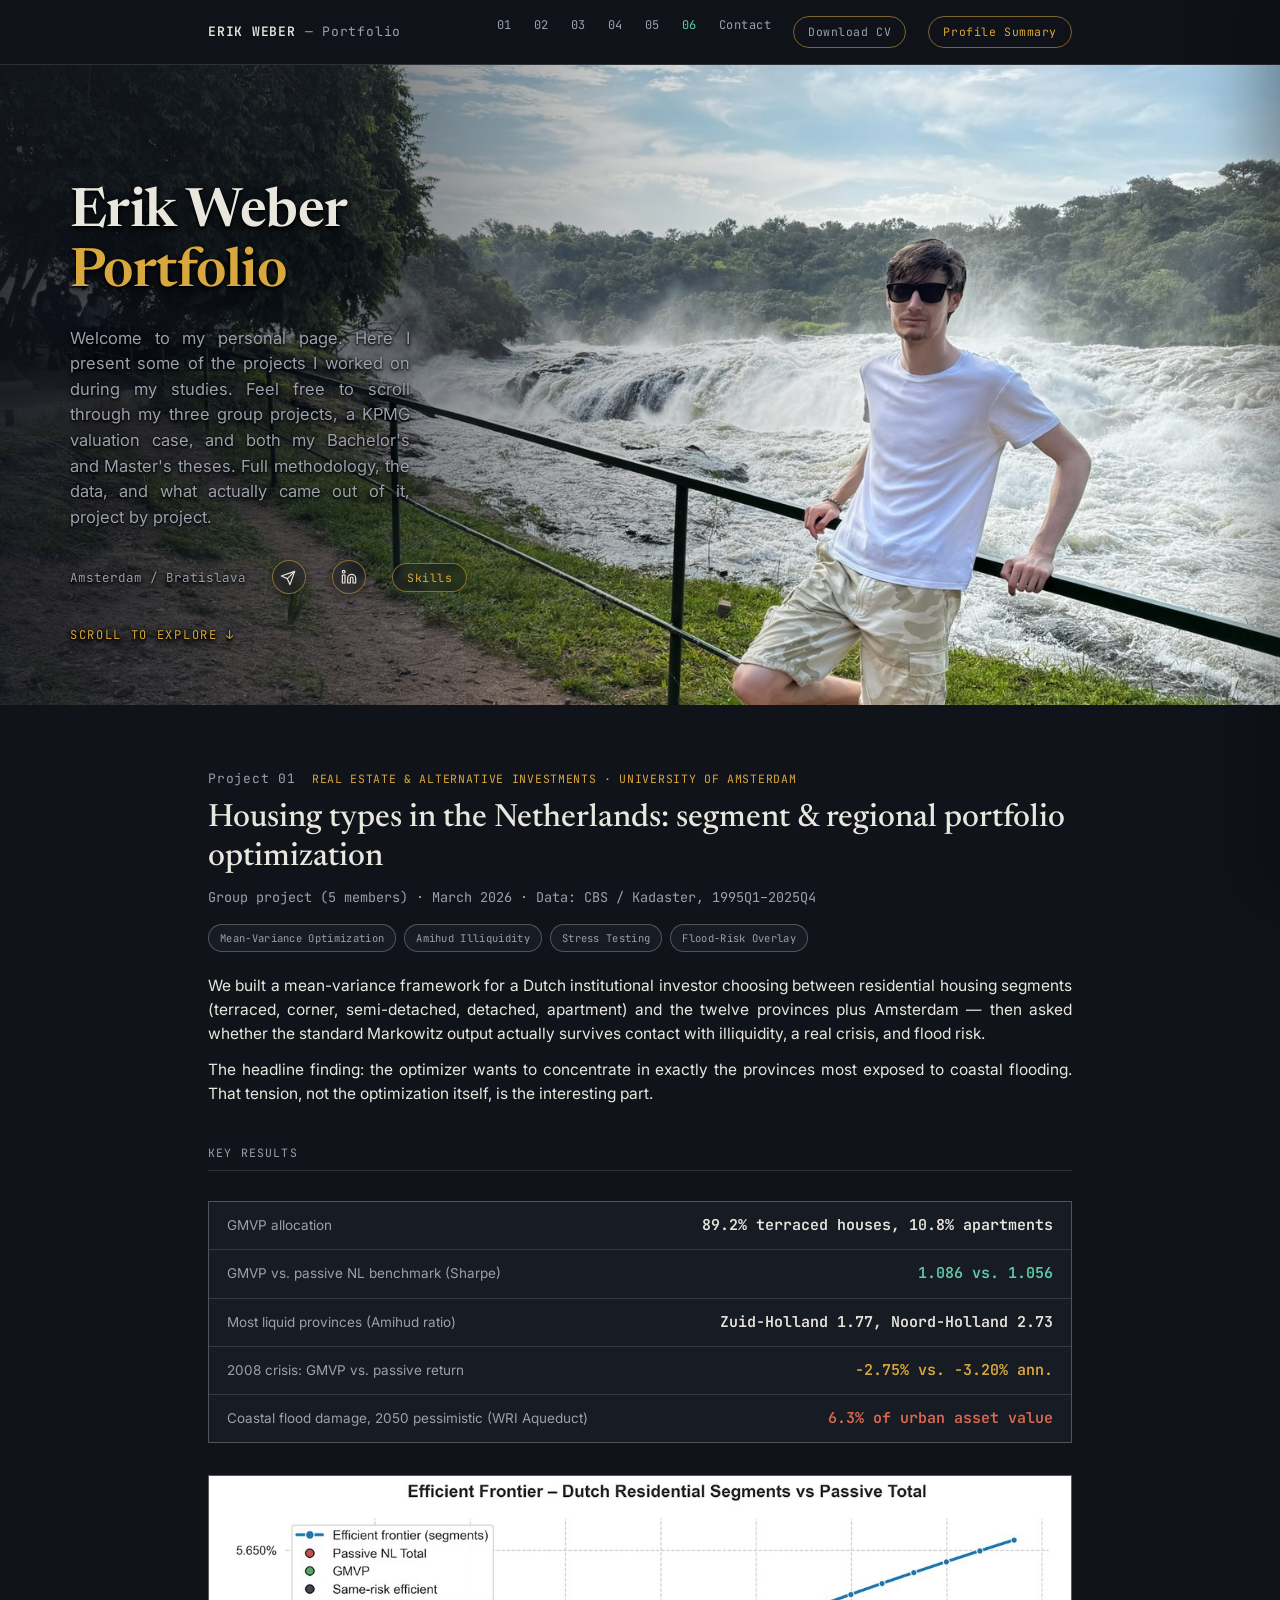
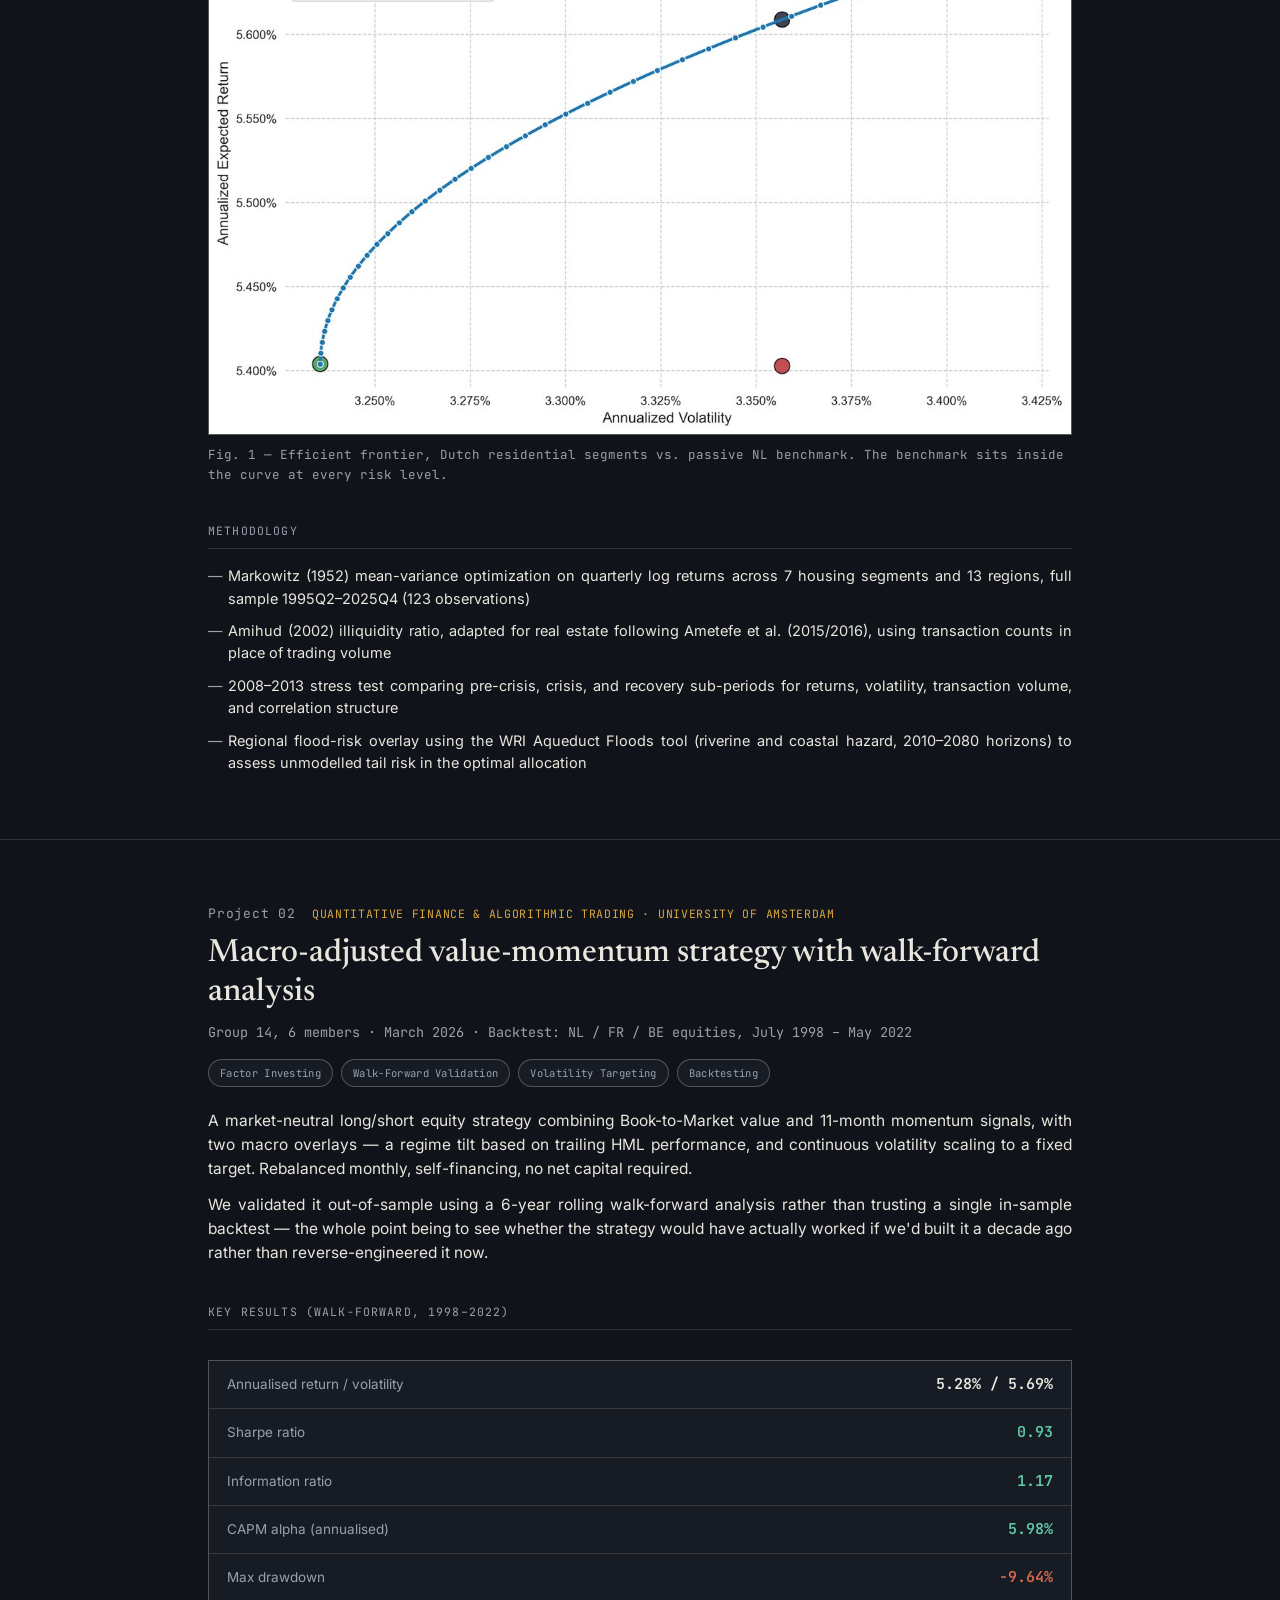
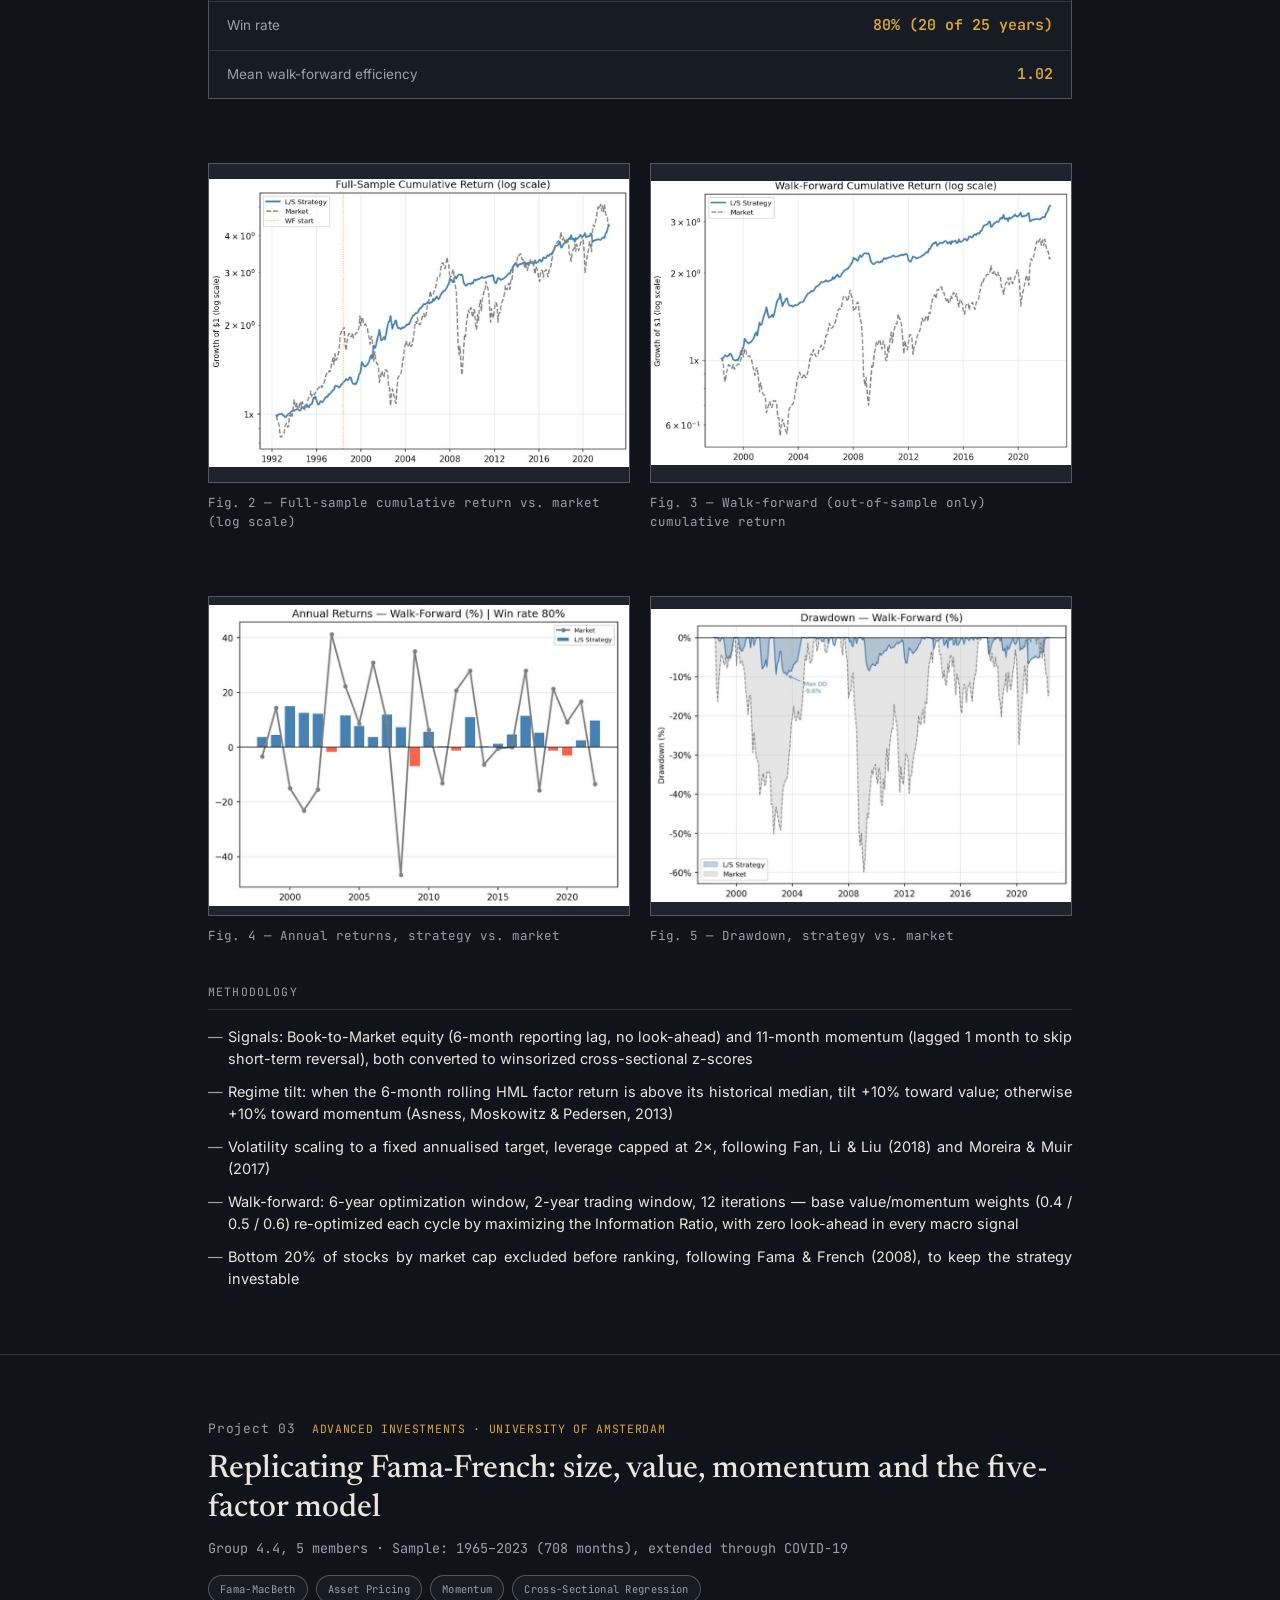
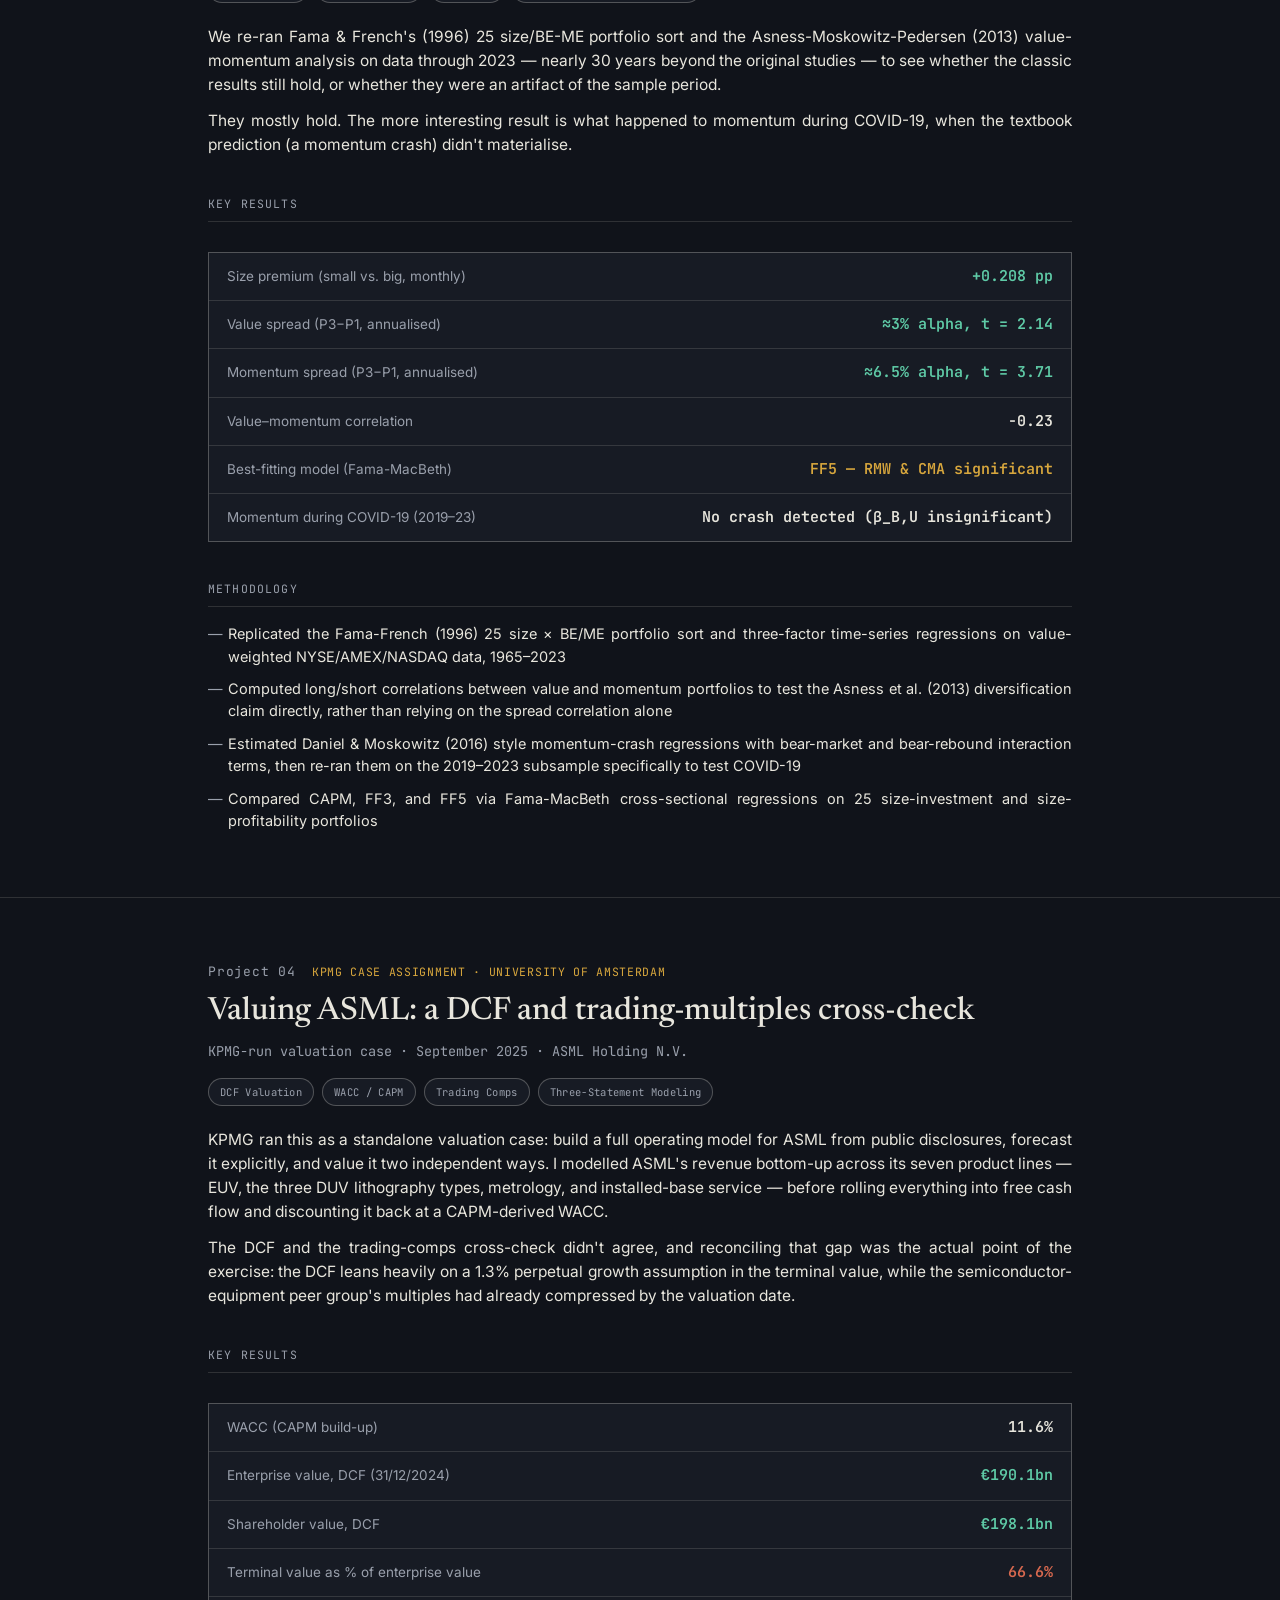
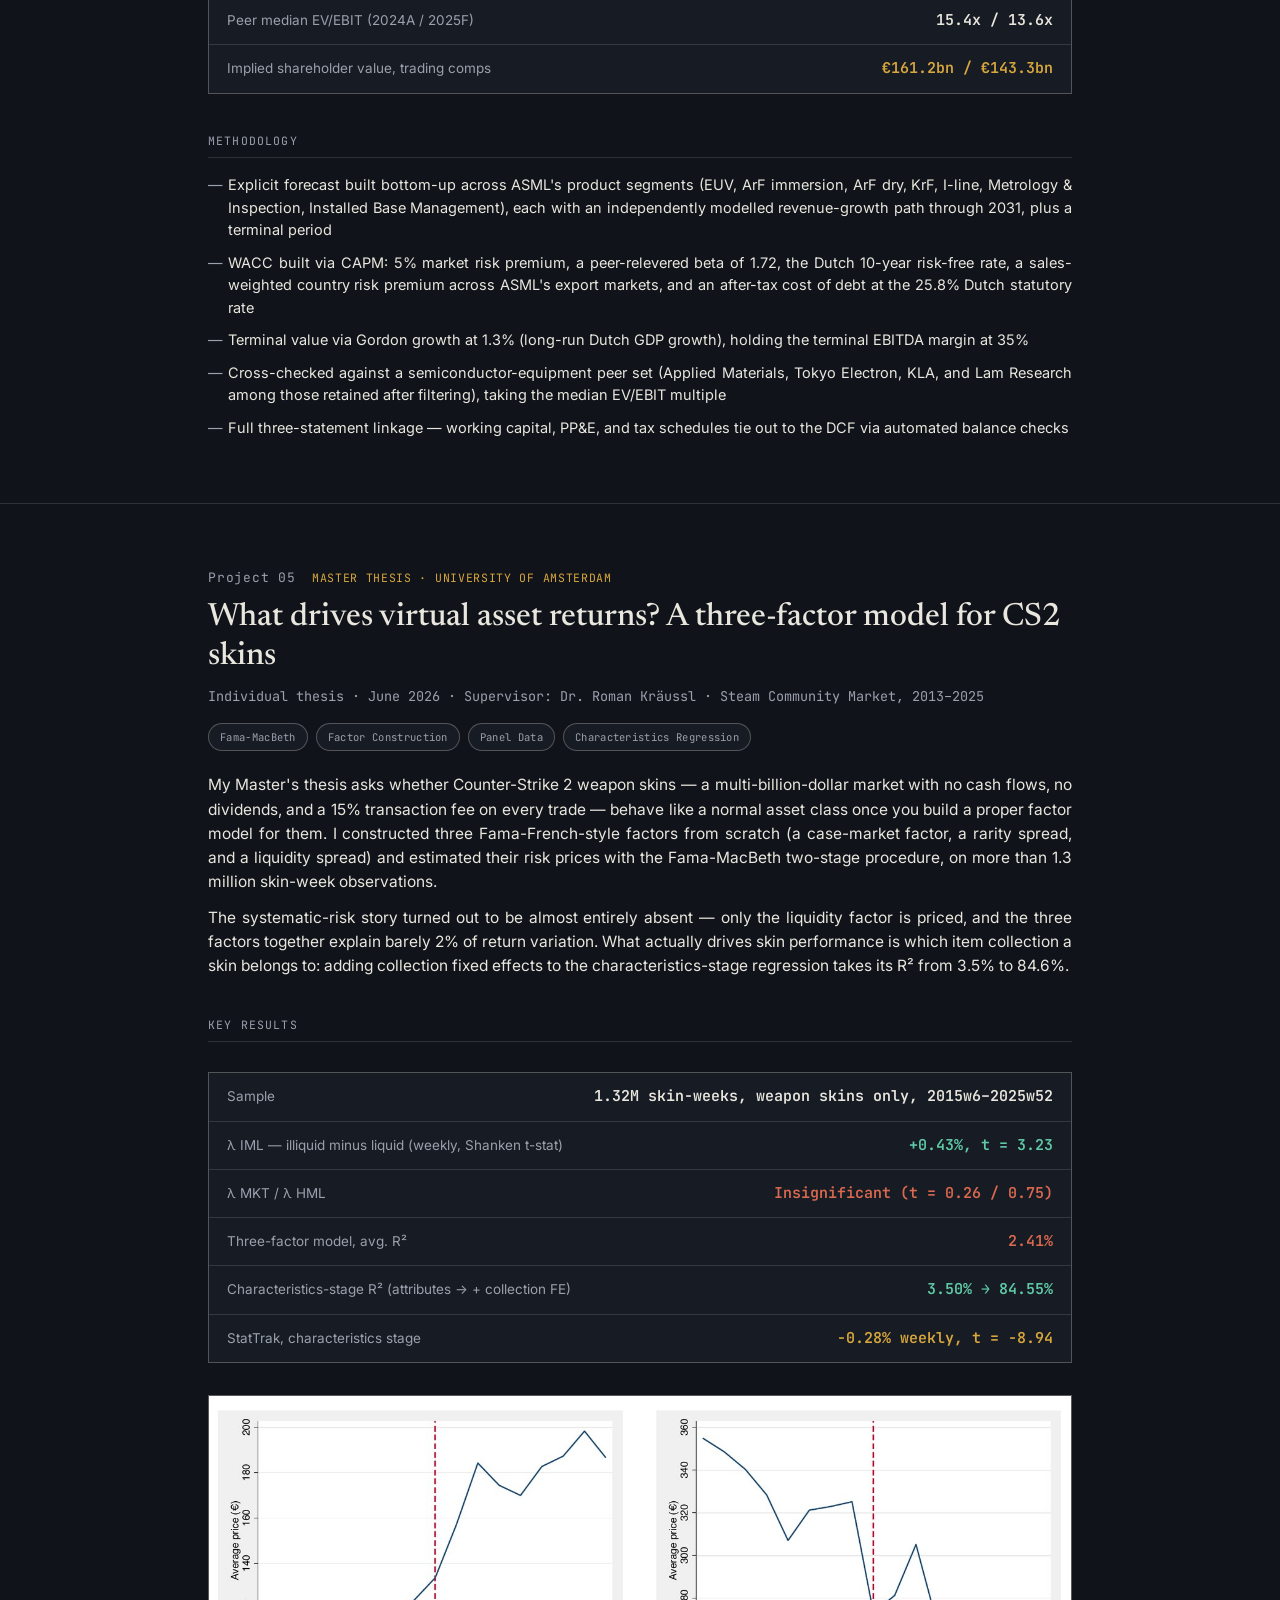
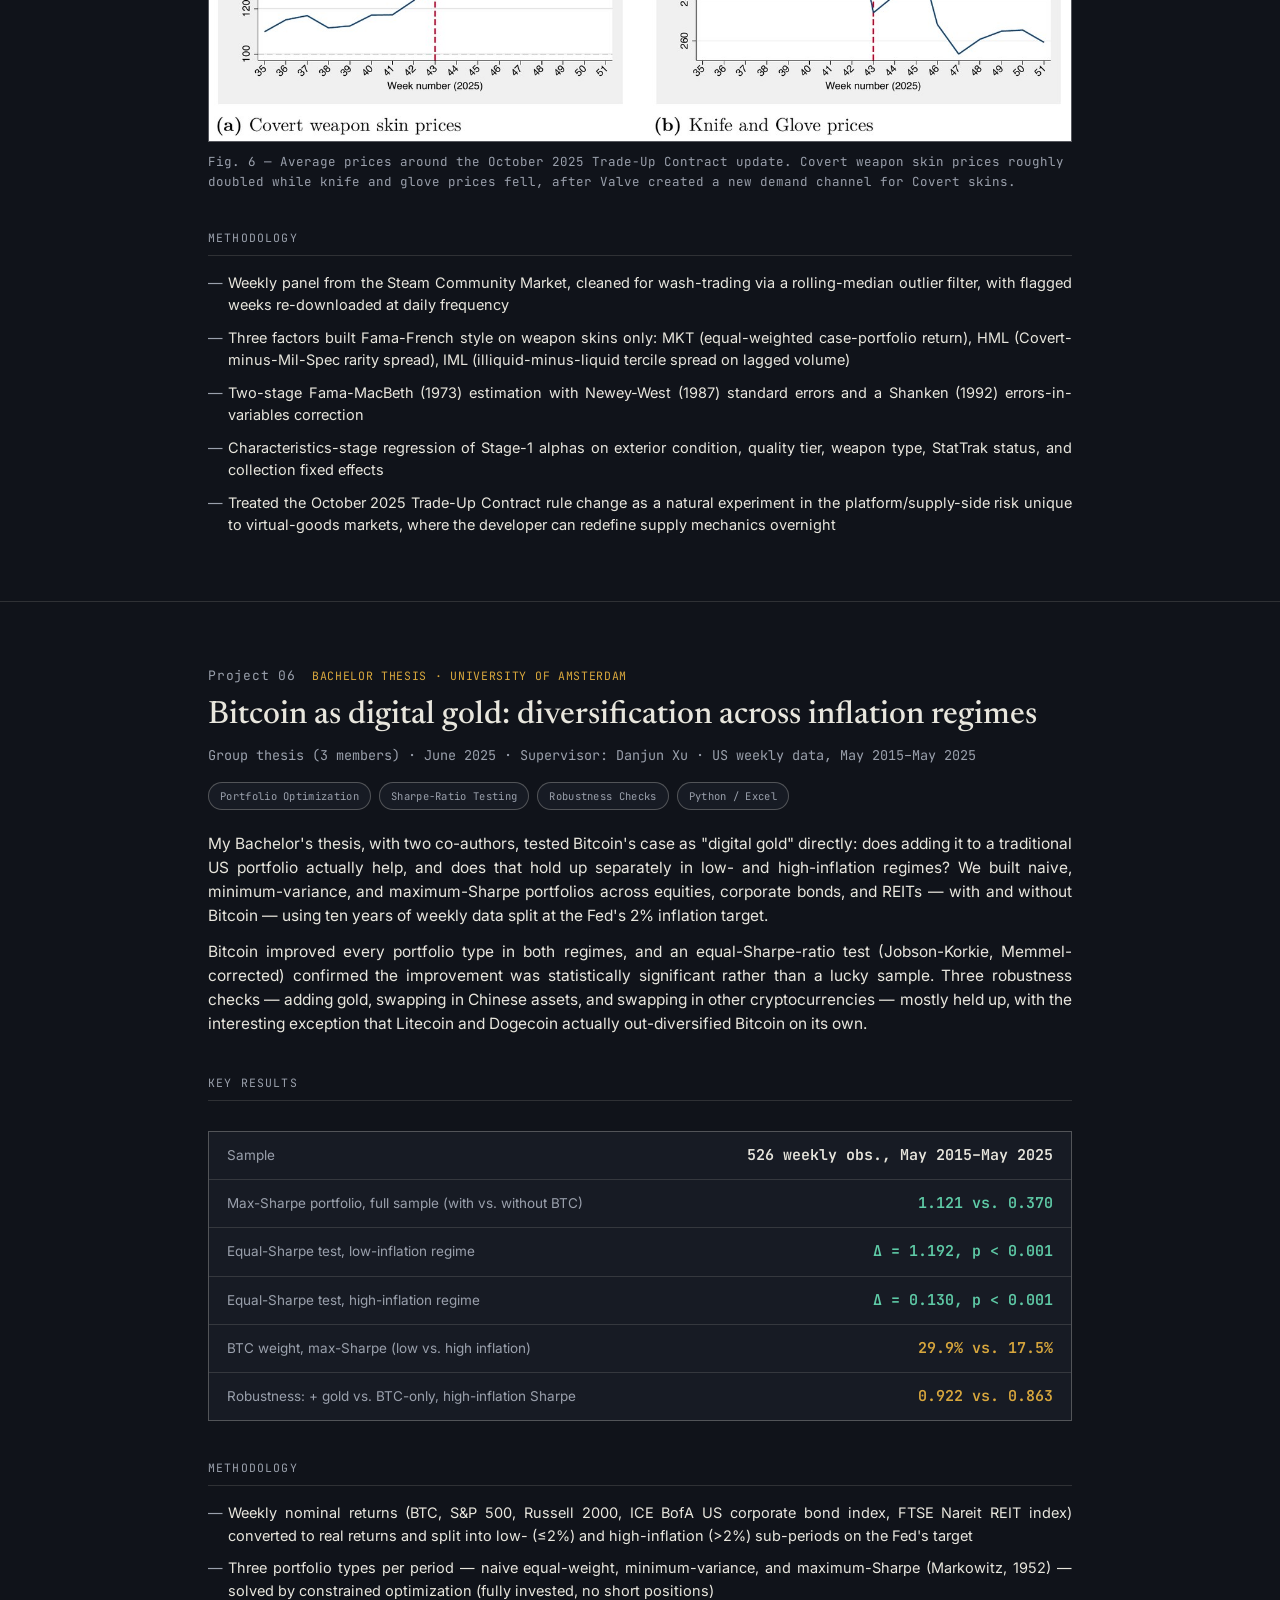
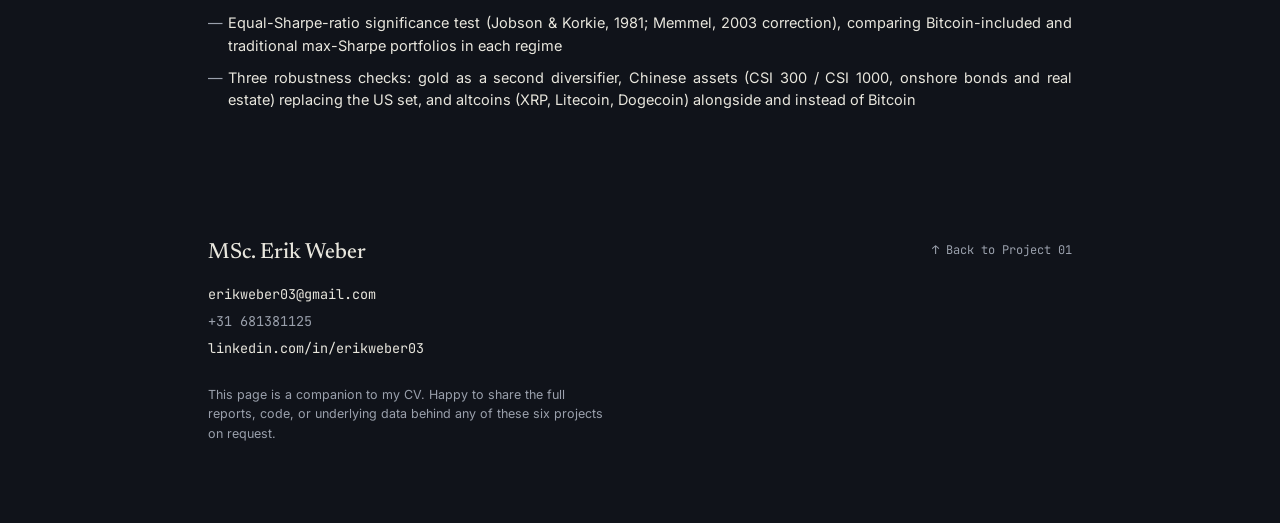
==== commit 4b2e5d1e: "Add image styles to chart grid Added styles for images in chart grid." ====
--- a/index.html
+++ b/index.html
@@ -188,7 +188,11 @@
 
   .chart-grid{display:grid; grid-template-columns:1fr 1fr; gap:20px; margin-top:32px;}
   @media (max-width:680px){.chart-grid{grid-template-columns:1fr;}}
-
+  .chart-grid figure img{
+  height: 320px;
+  object-fit: contain;
+  }
+  
   .subhead{
     margin-top:38px; font-family:var(--mono); font-size:11.5px; letter-spacing:0.1em;
     text-transform:uppercase; color:var(--text-muted); border-bottom:1px solid var(--rule); padding-bottom:8px;
@@ -780,8 +784,7 @@
   </div>
 </aside>
 
-<script src="profile.js" defer></script>
-  
+<!-- ---------------- Skills overlay pop-up ---------------- -->  
 <div id="skills-overlay" class="skills-overlay"></div>
 <div id="skills-modal" class="skills-modal" role="dialog" aria-modal="true" aria-label="Skills summary">
   <div class="skills-modal-head">
@@ -808,6 +811,8 @@
     <span class="tag">Walk-Forward Validation</span>
     <span class="tag">Python / Excel</span>
   </div>
-</div>  
+</div> 
+
+<script src="profile.js" defer></script> 
 </body>
 </html>
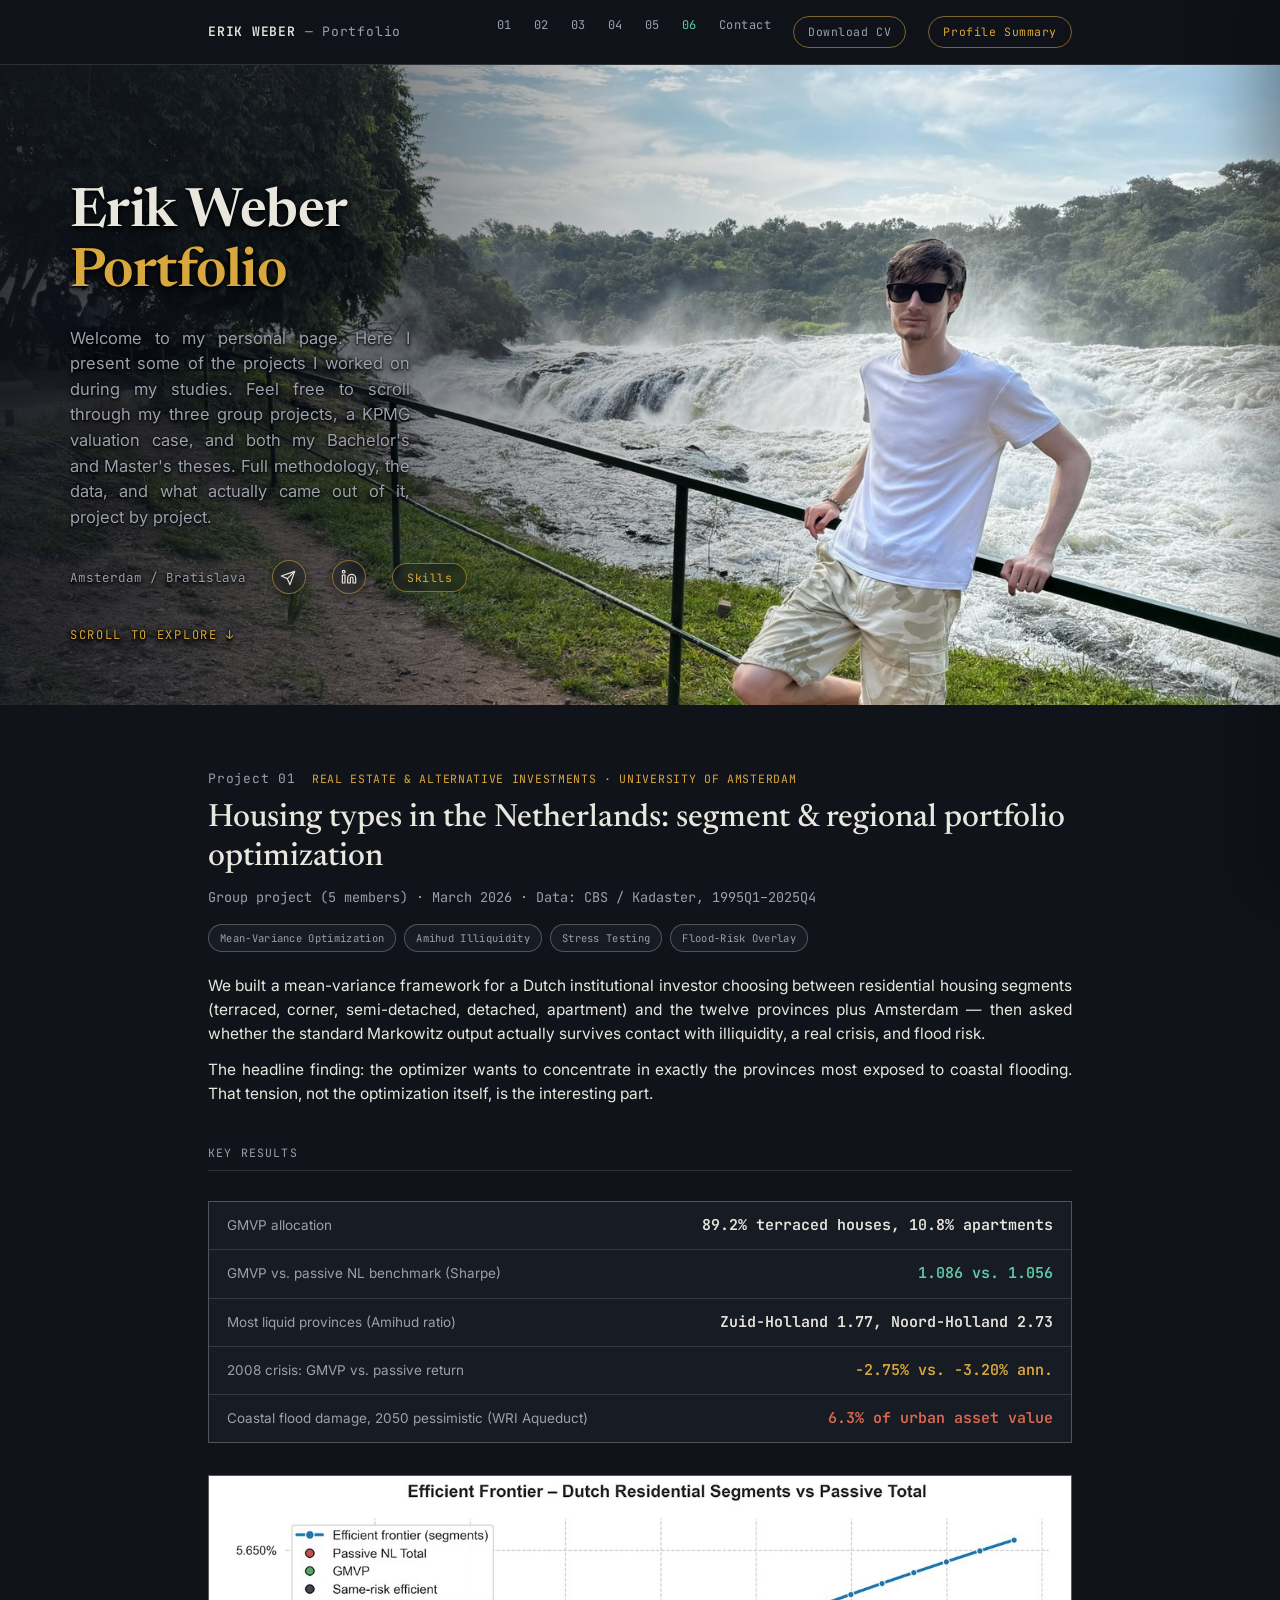
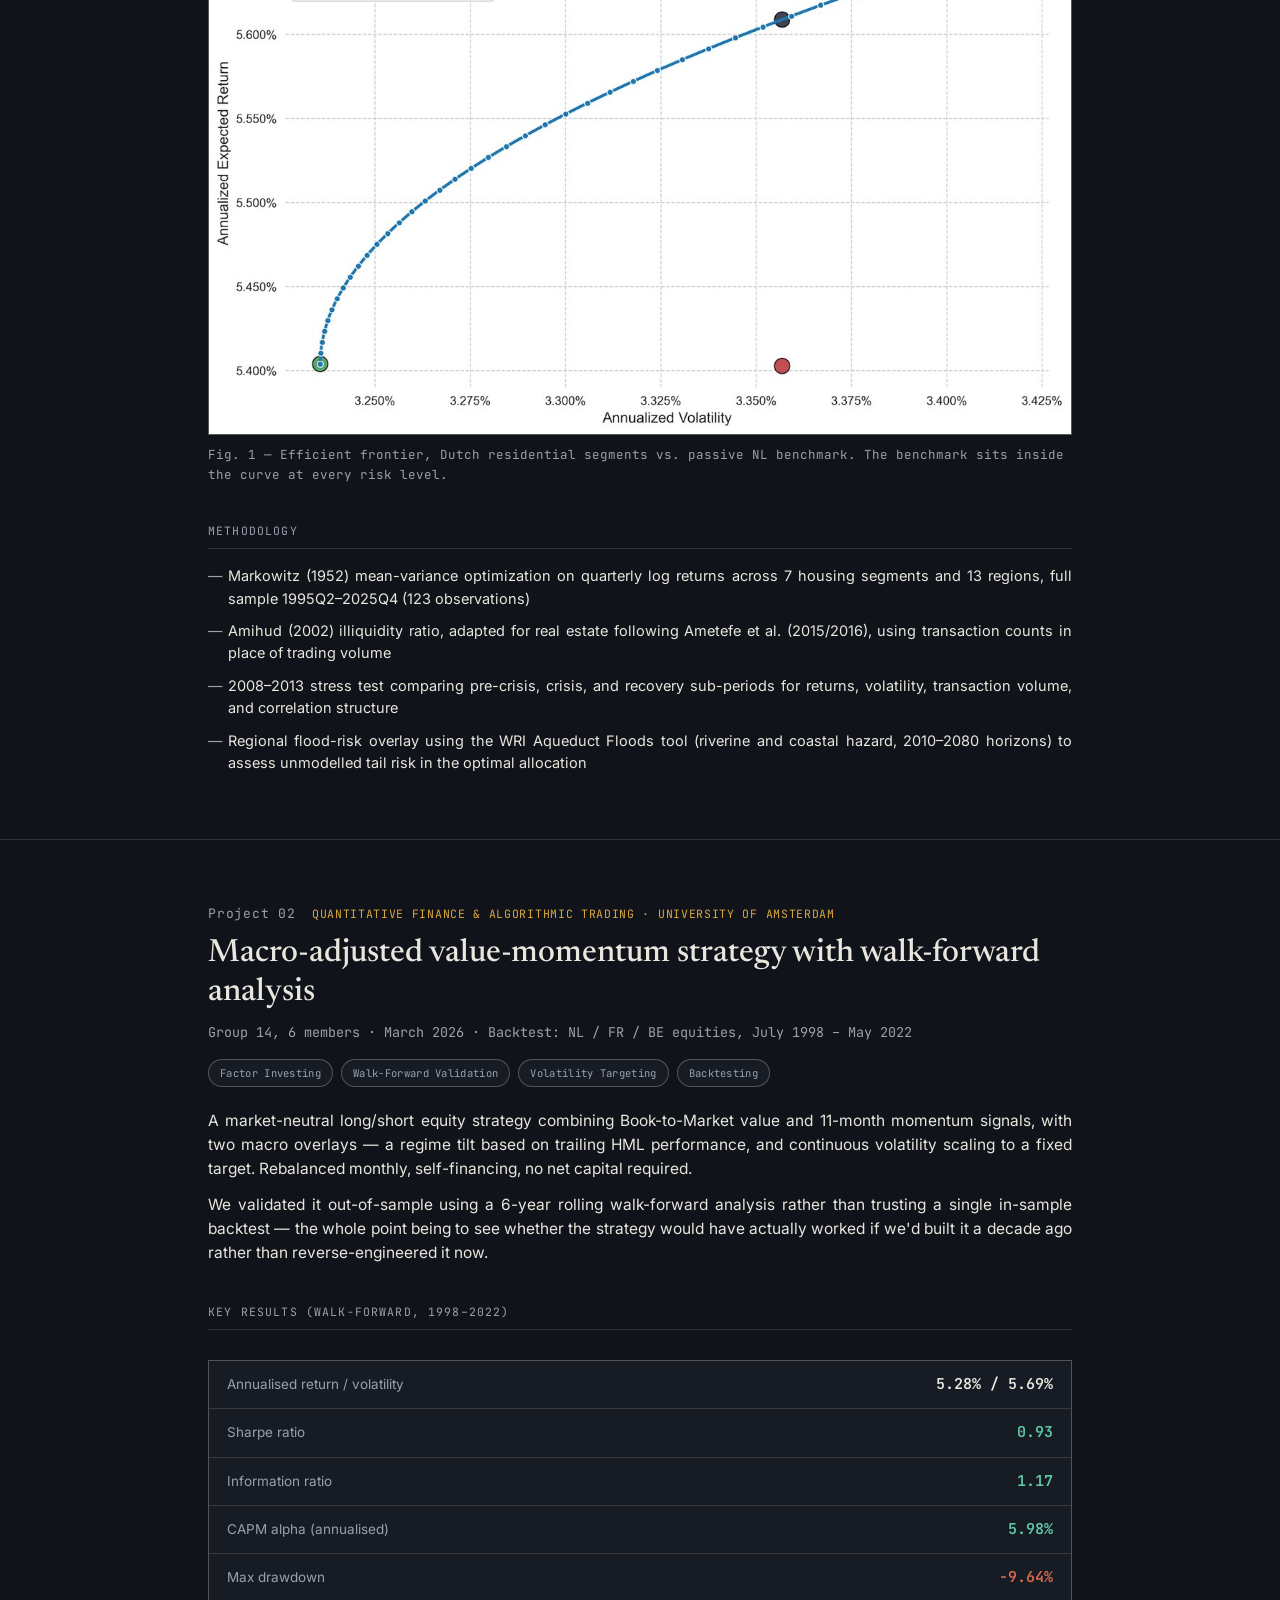
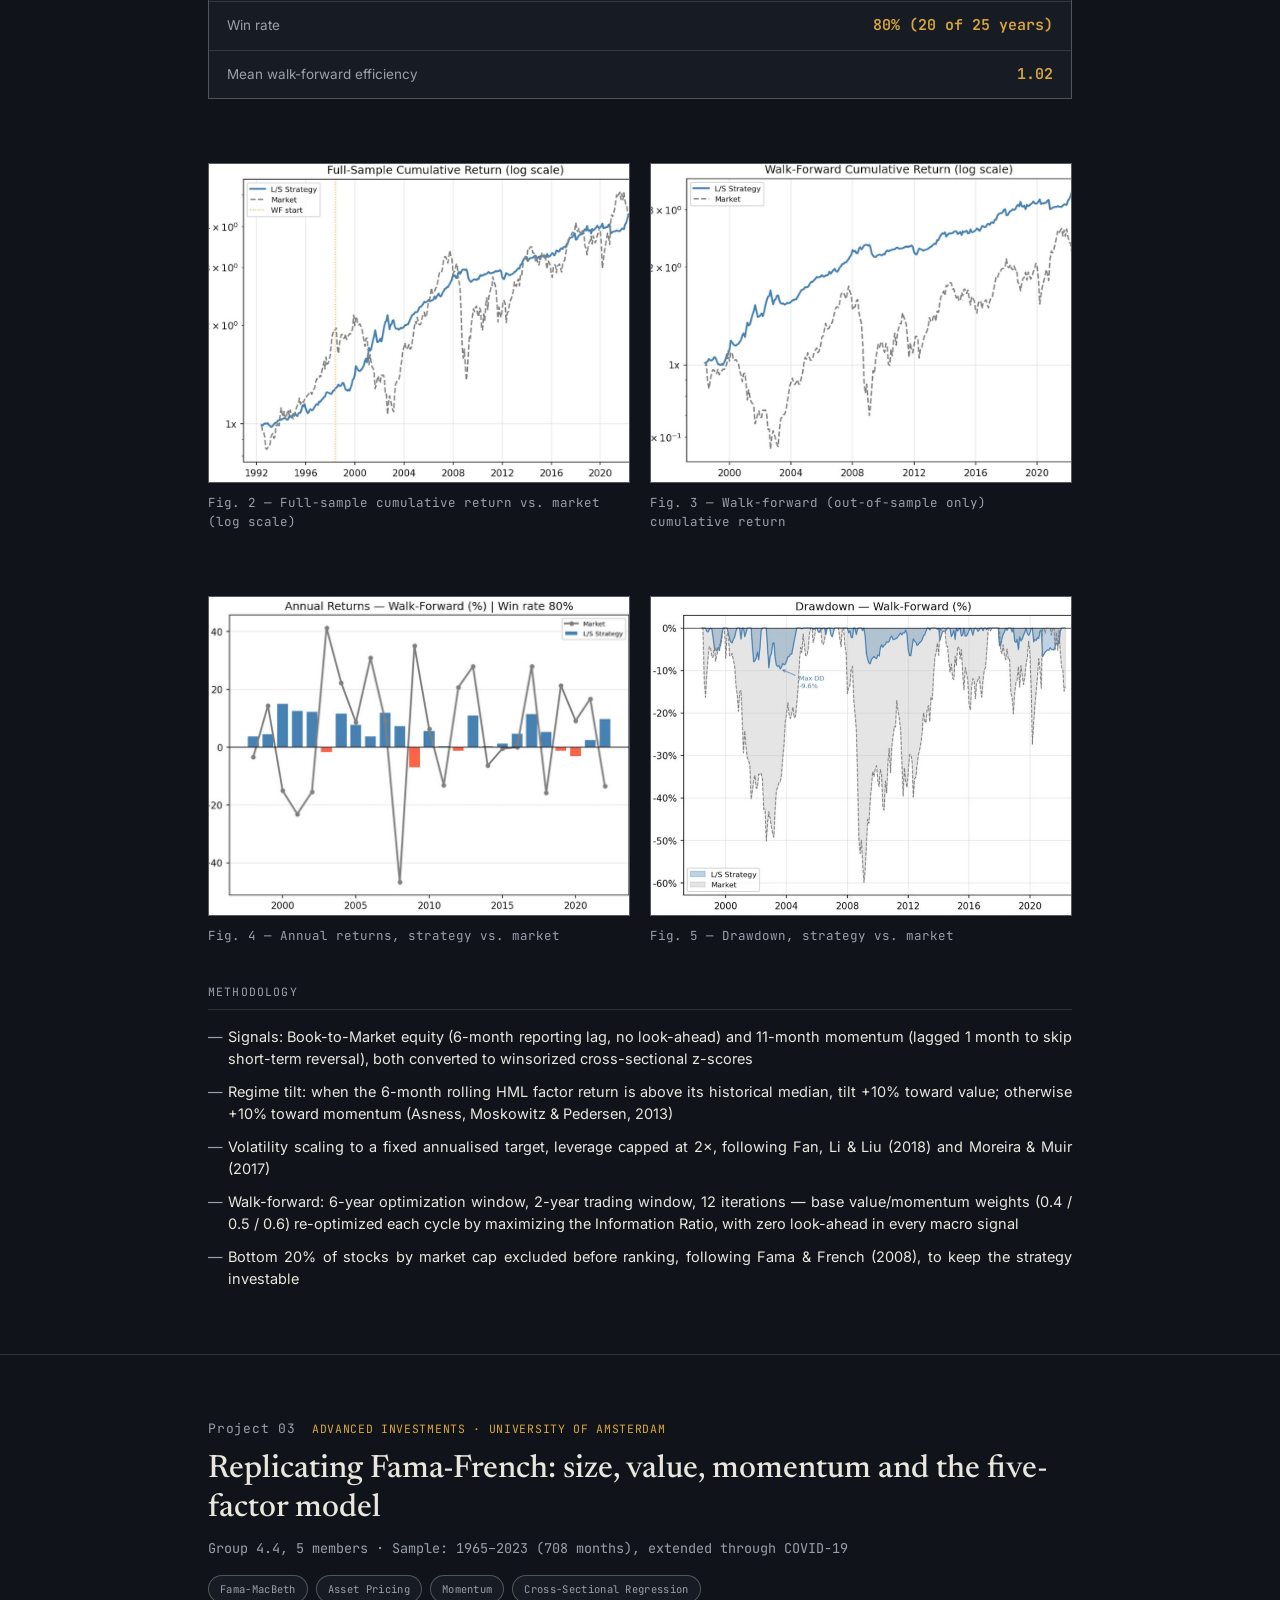
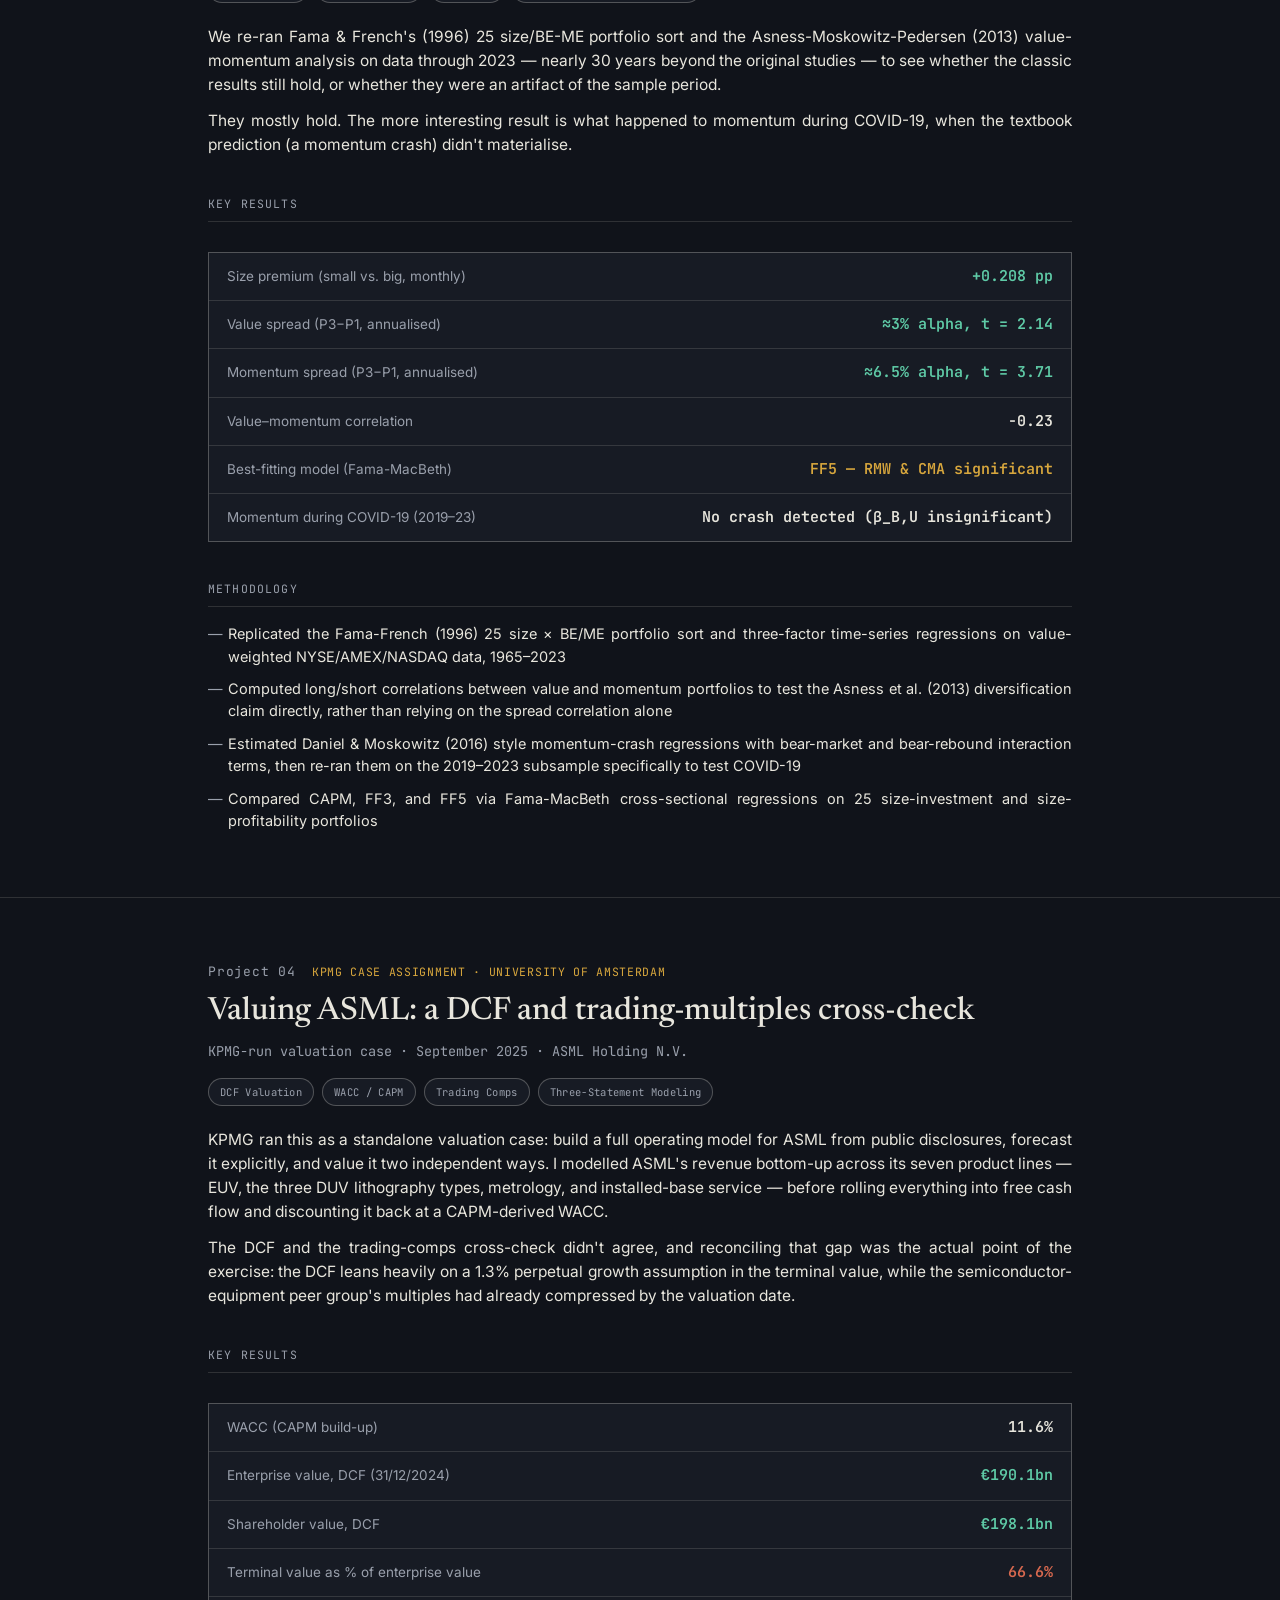
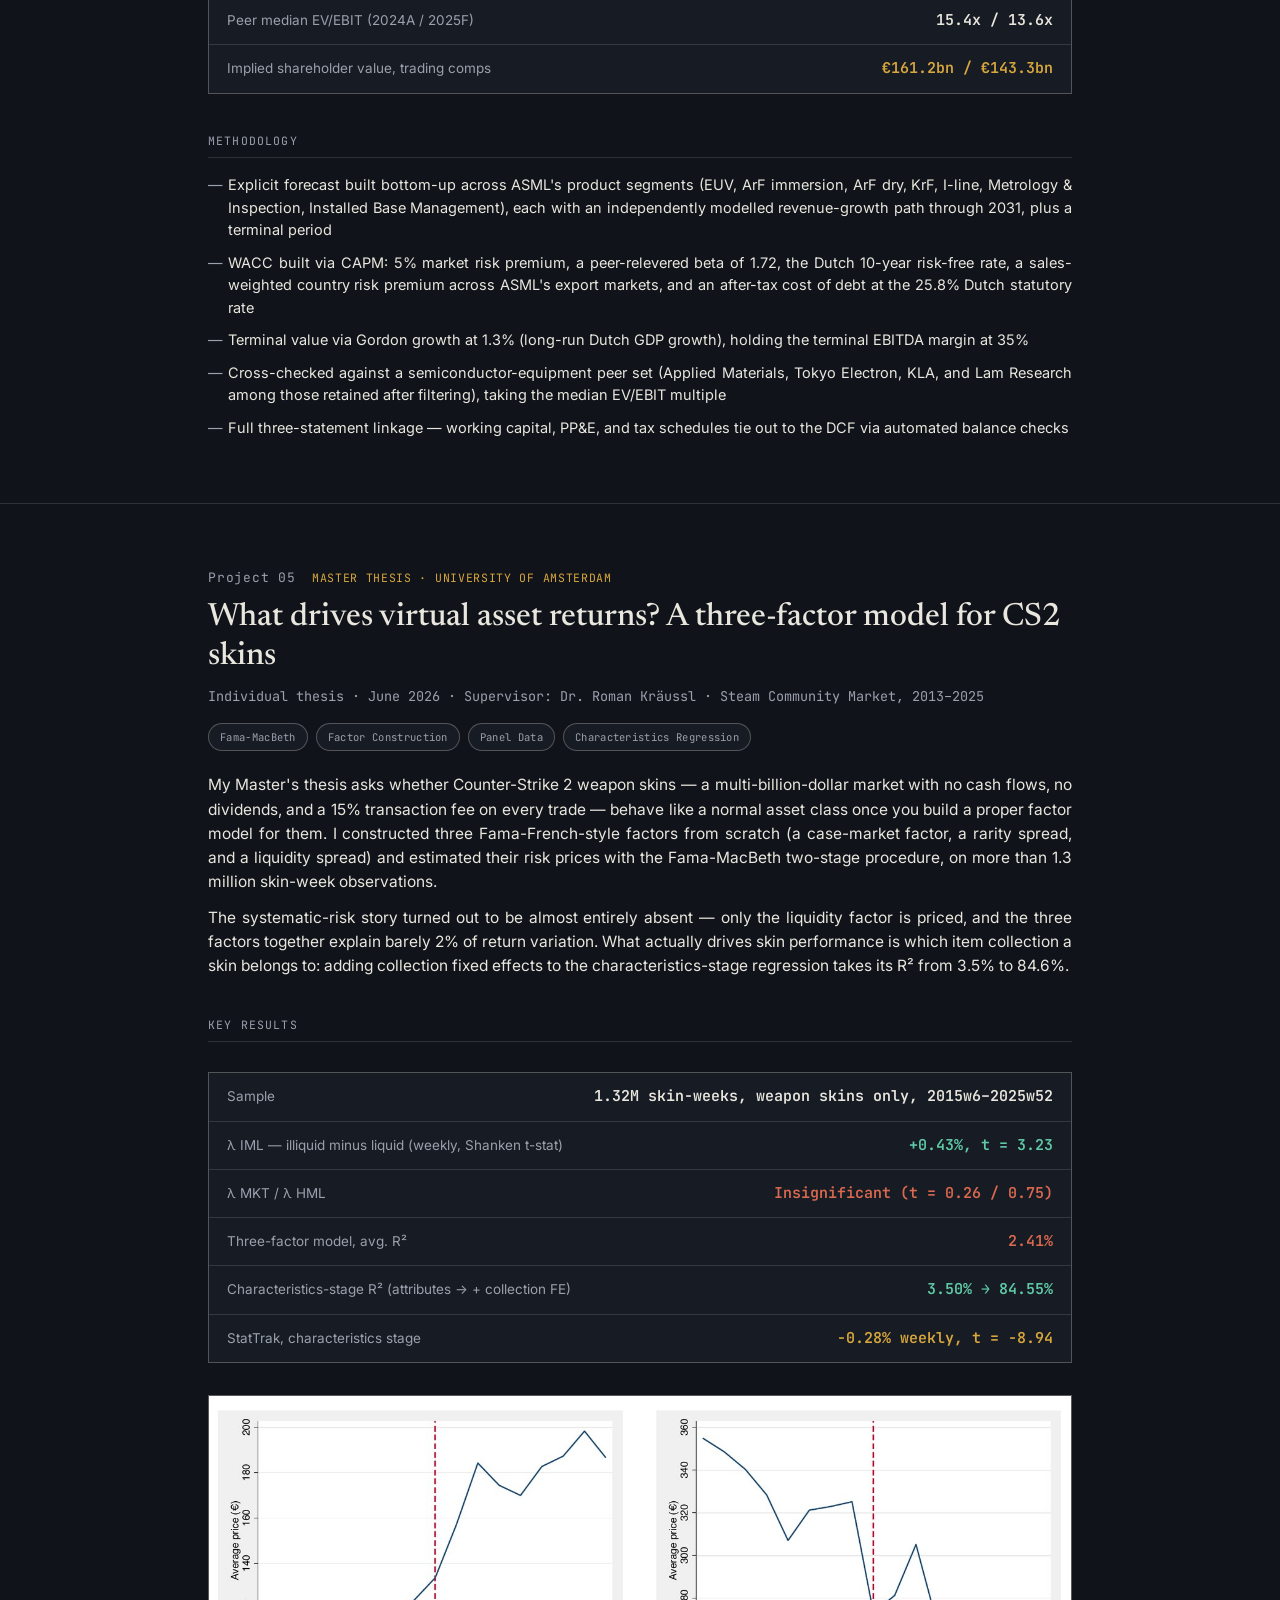
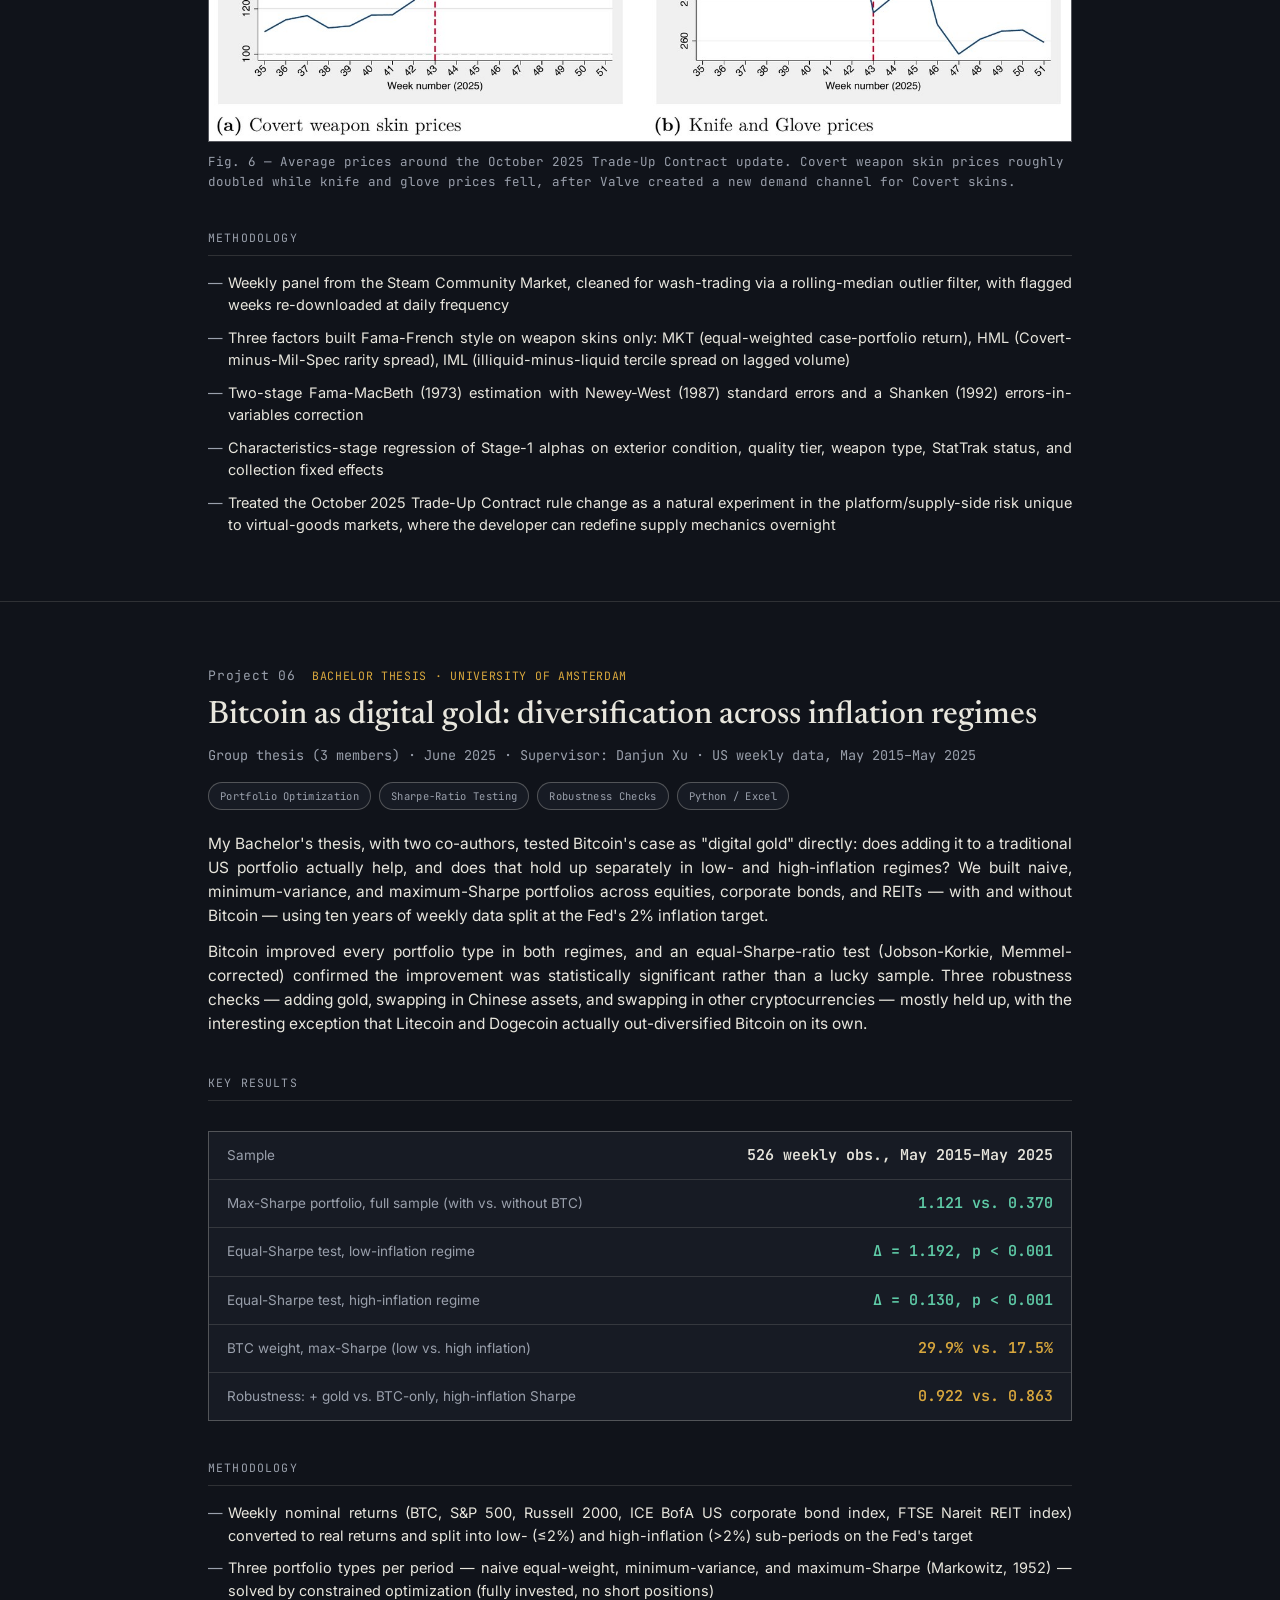
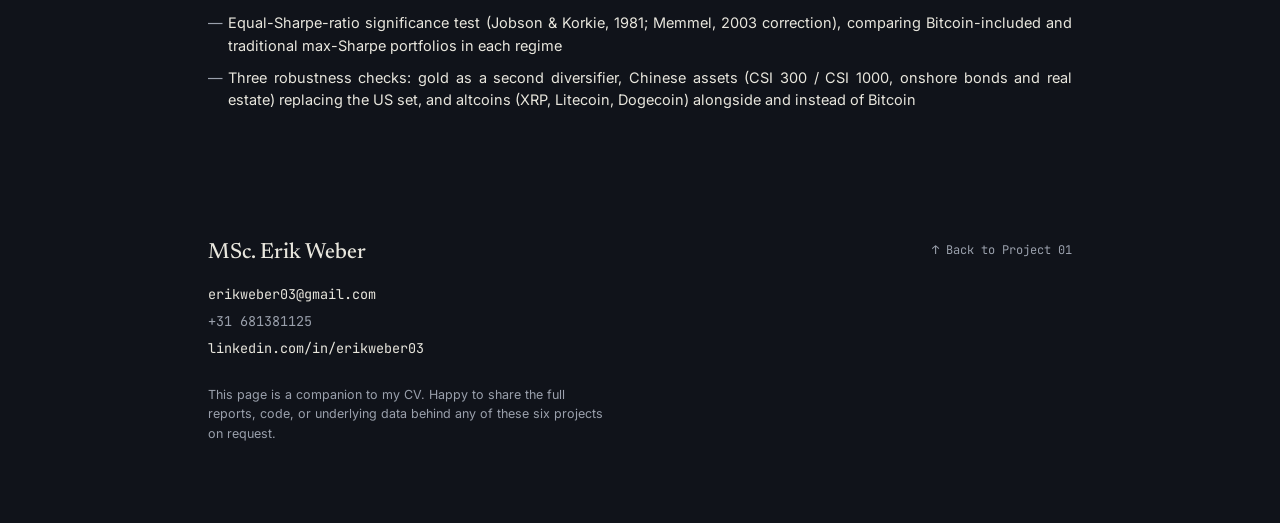
==== commit 99201c64: "Change object-fit from 'contain' to 'cover' for images" ====
--- a/index.html
+++ b/index.html
@@ -190,7 +190,7 @@
   @media (max-width:680px){.chart-grid{grid-template-columns:1fr;}}
   .chart-grid figure img{
   height: 320px;
-  object-fit: contain;
+  object-fit: cover;
   }
   
   .subhead{
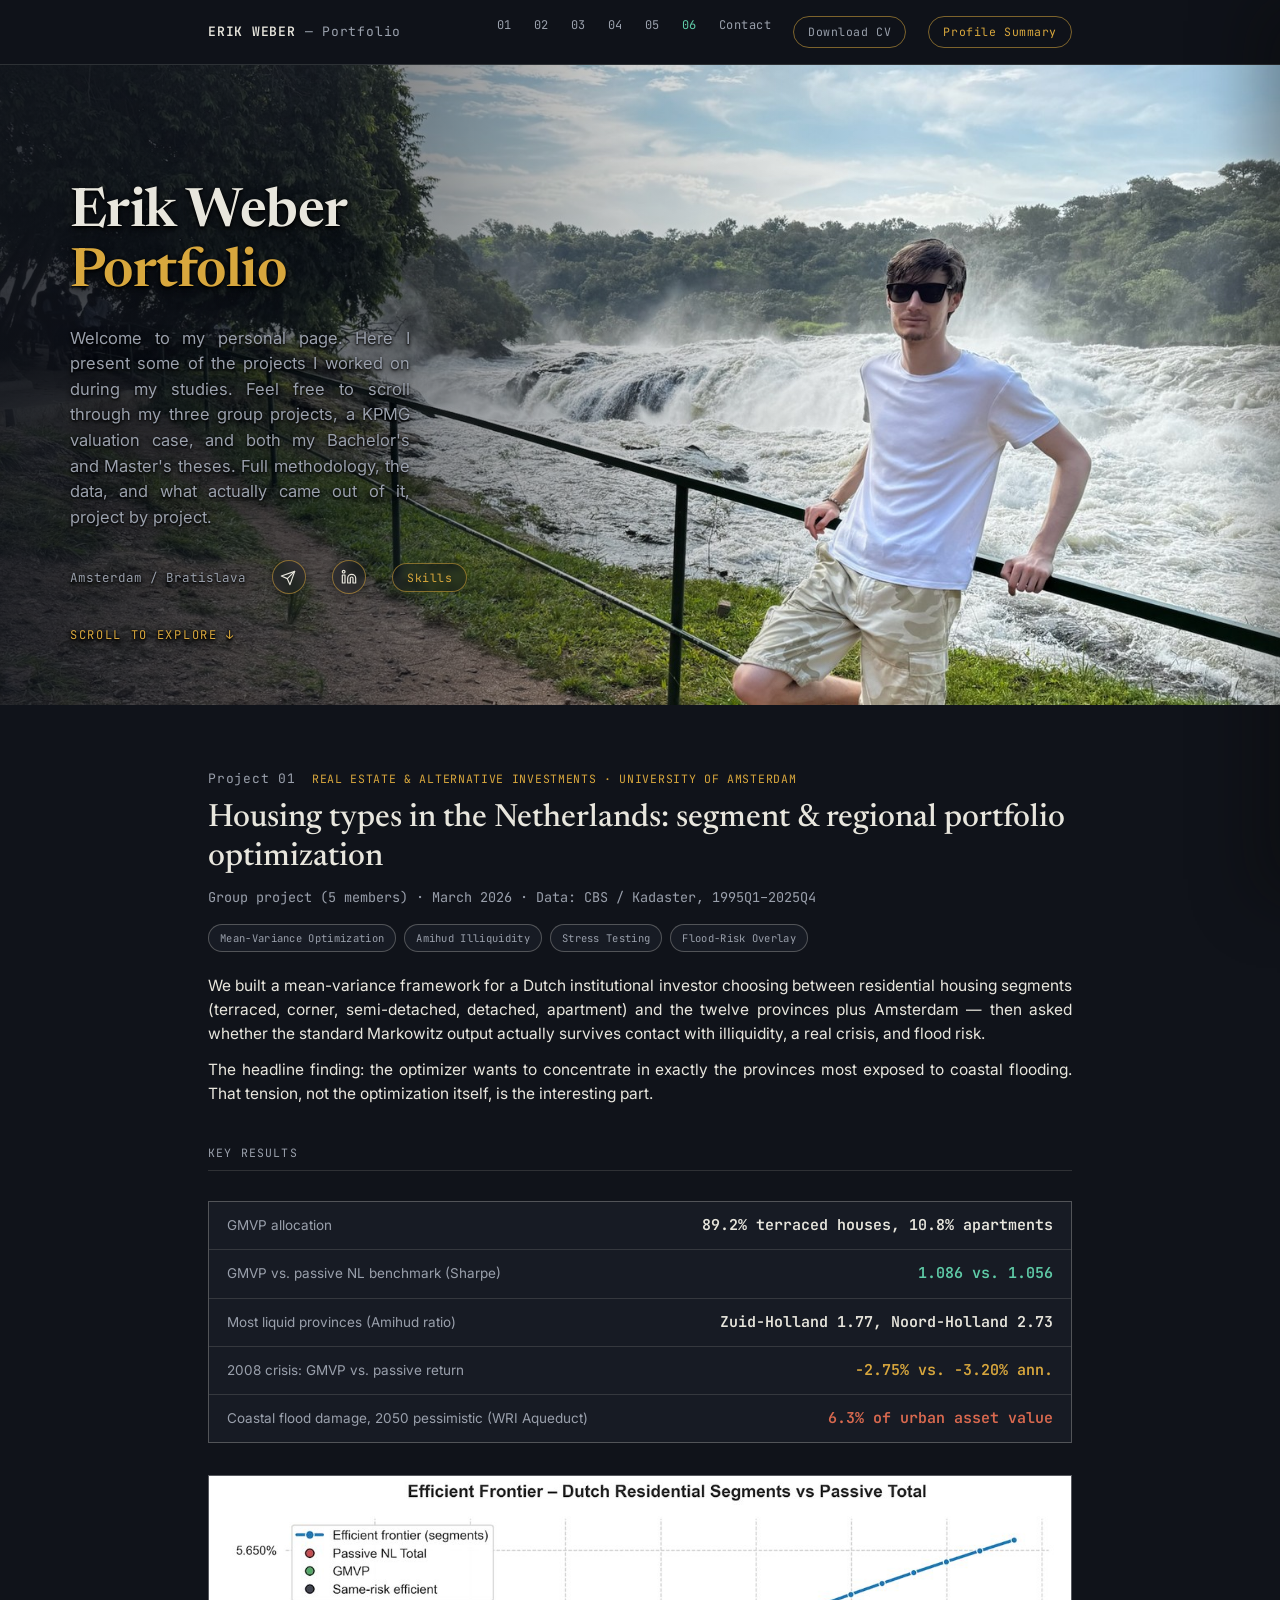
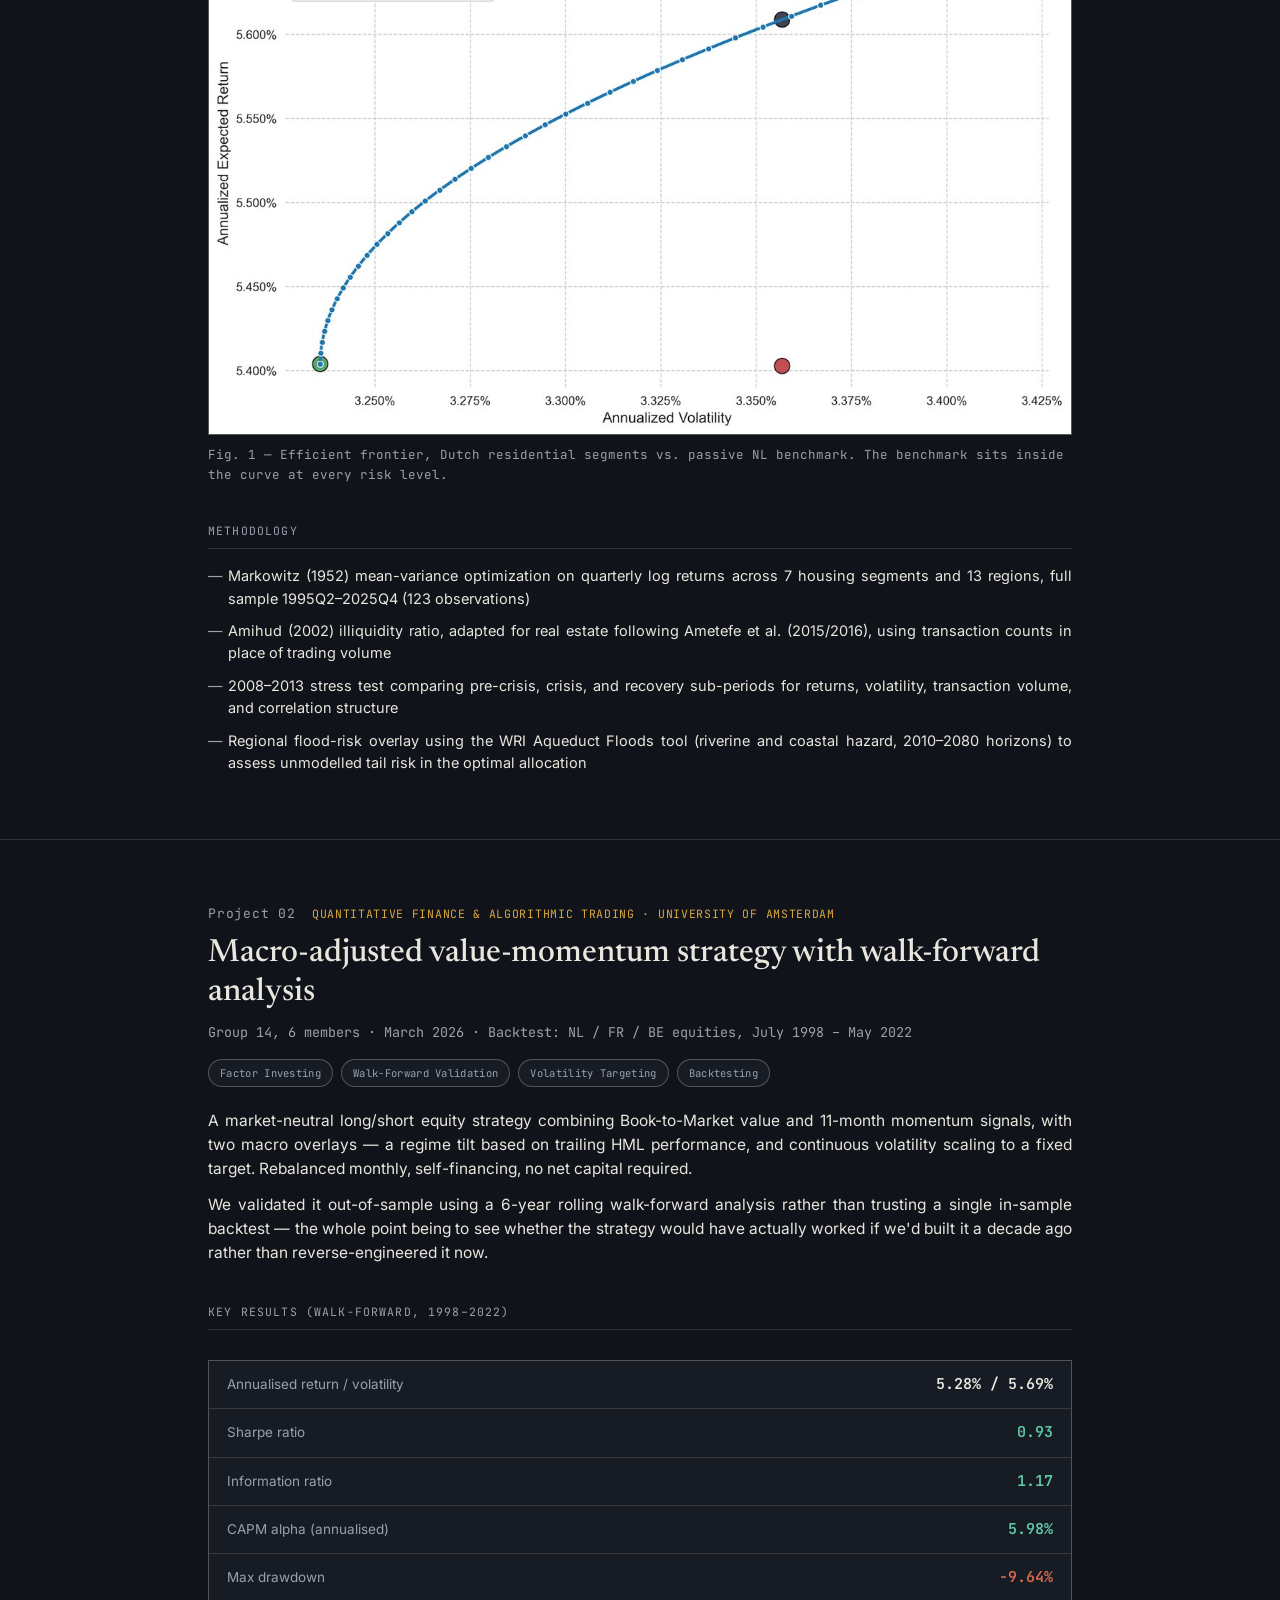
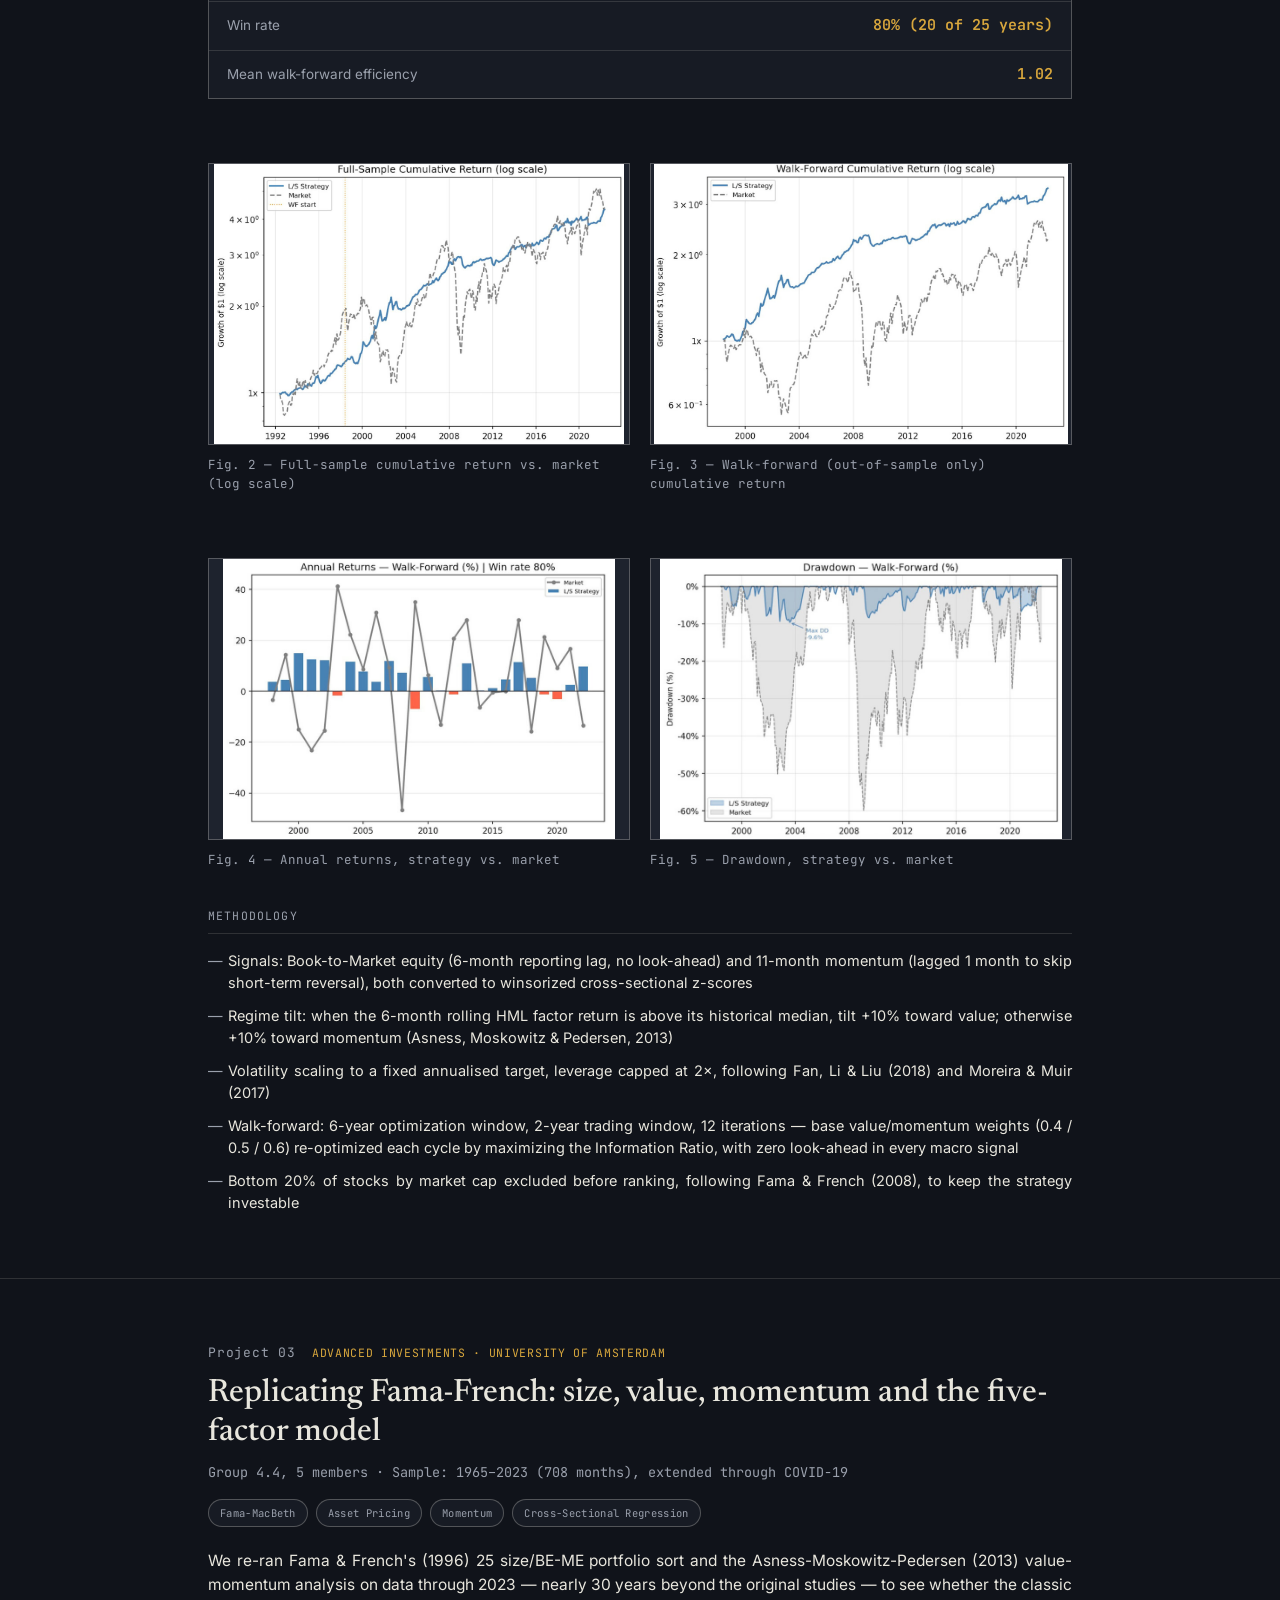
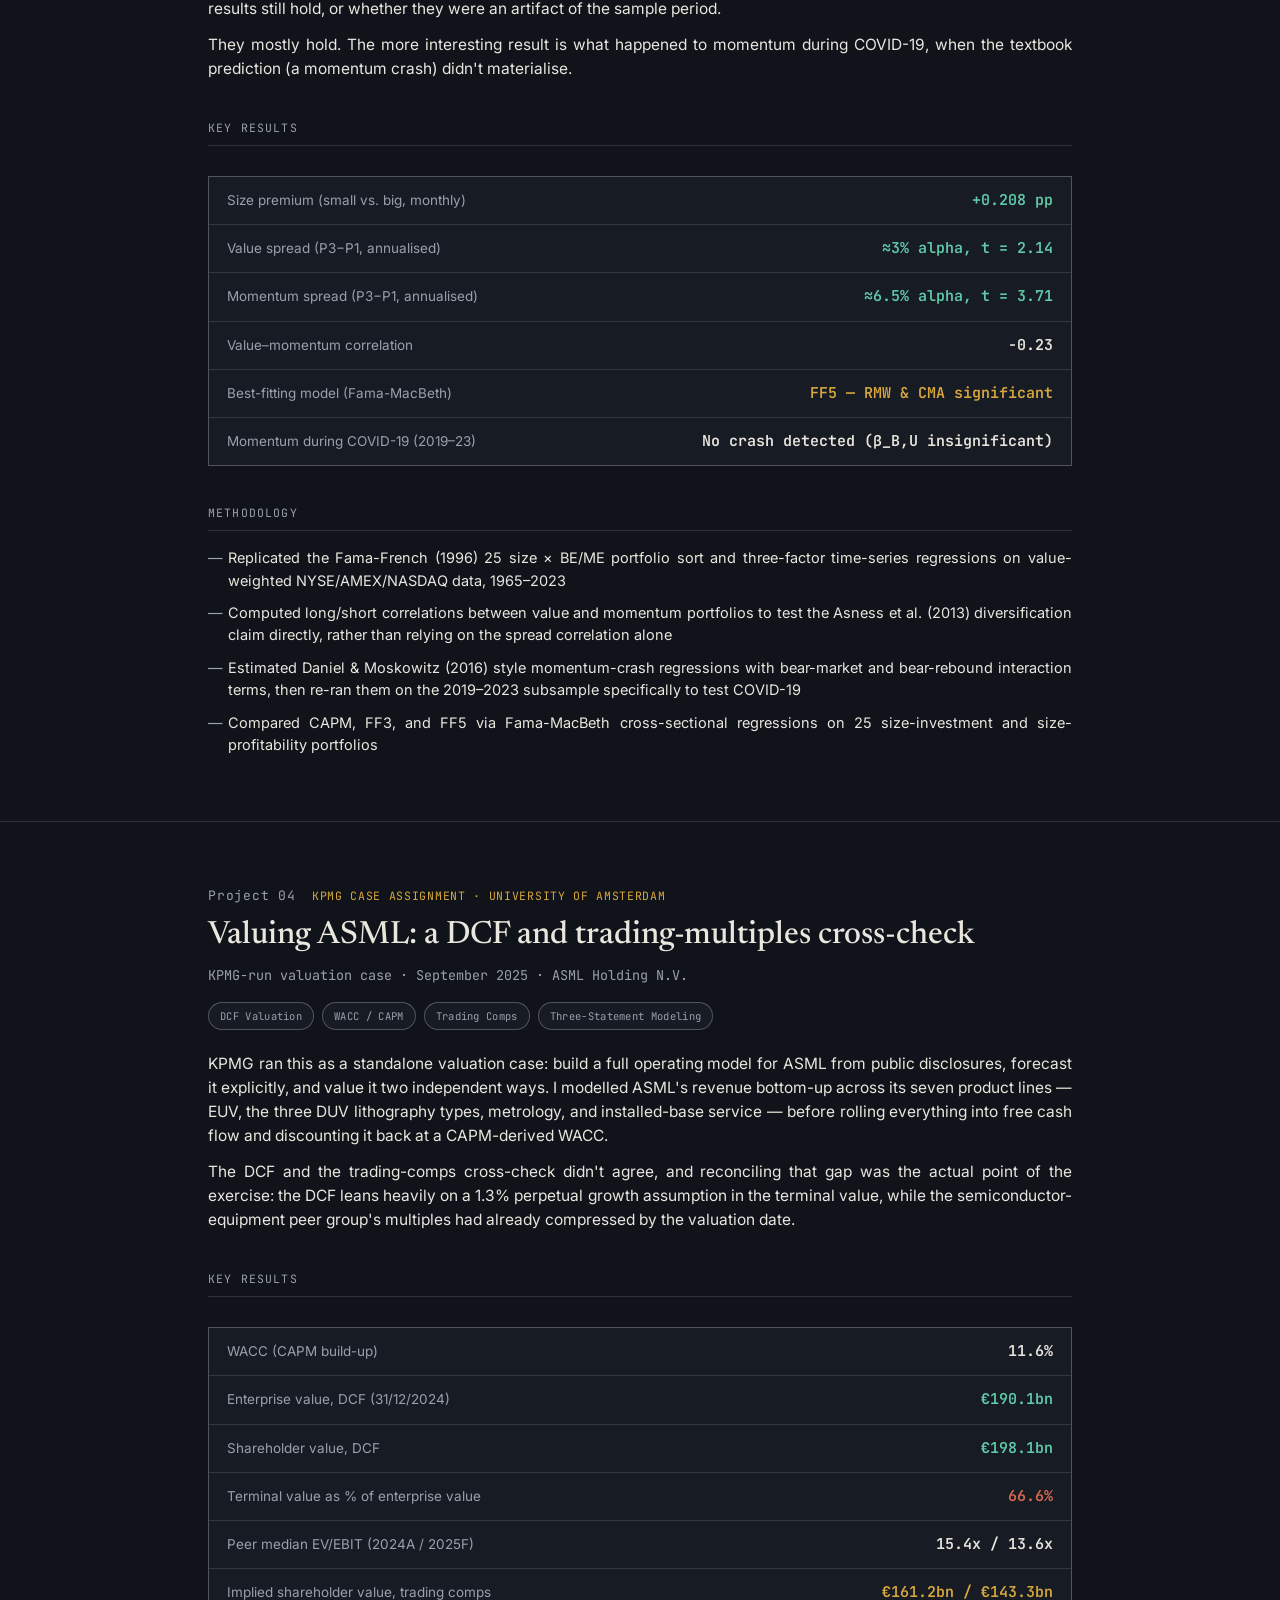
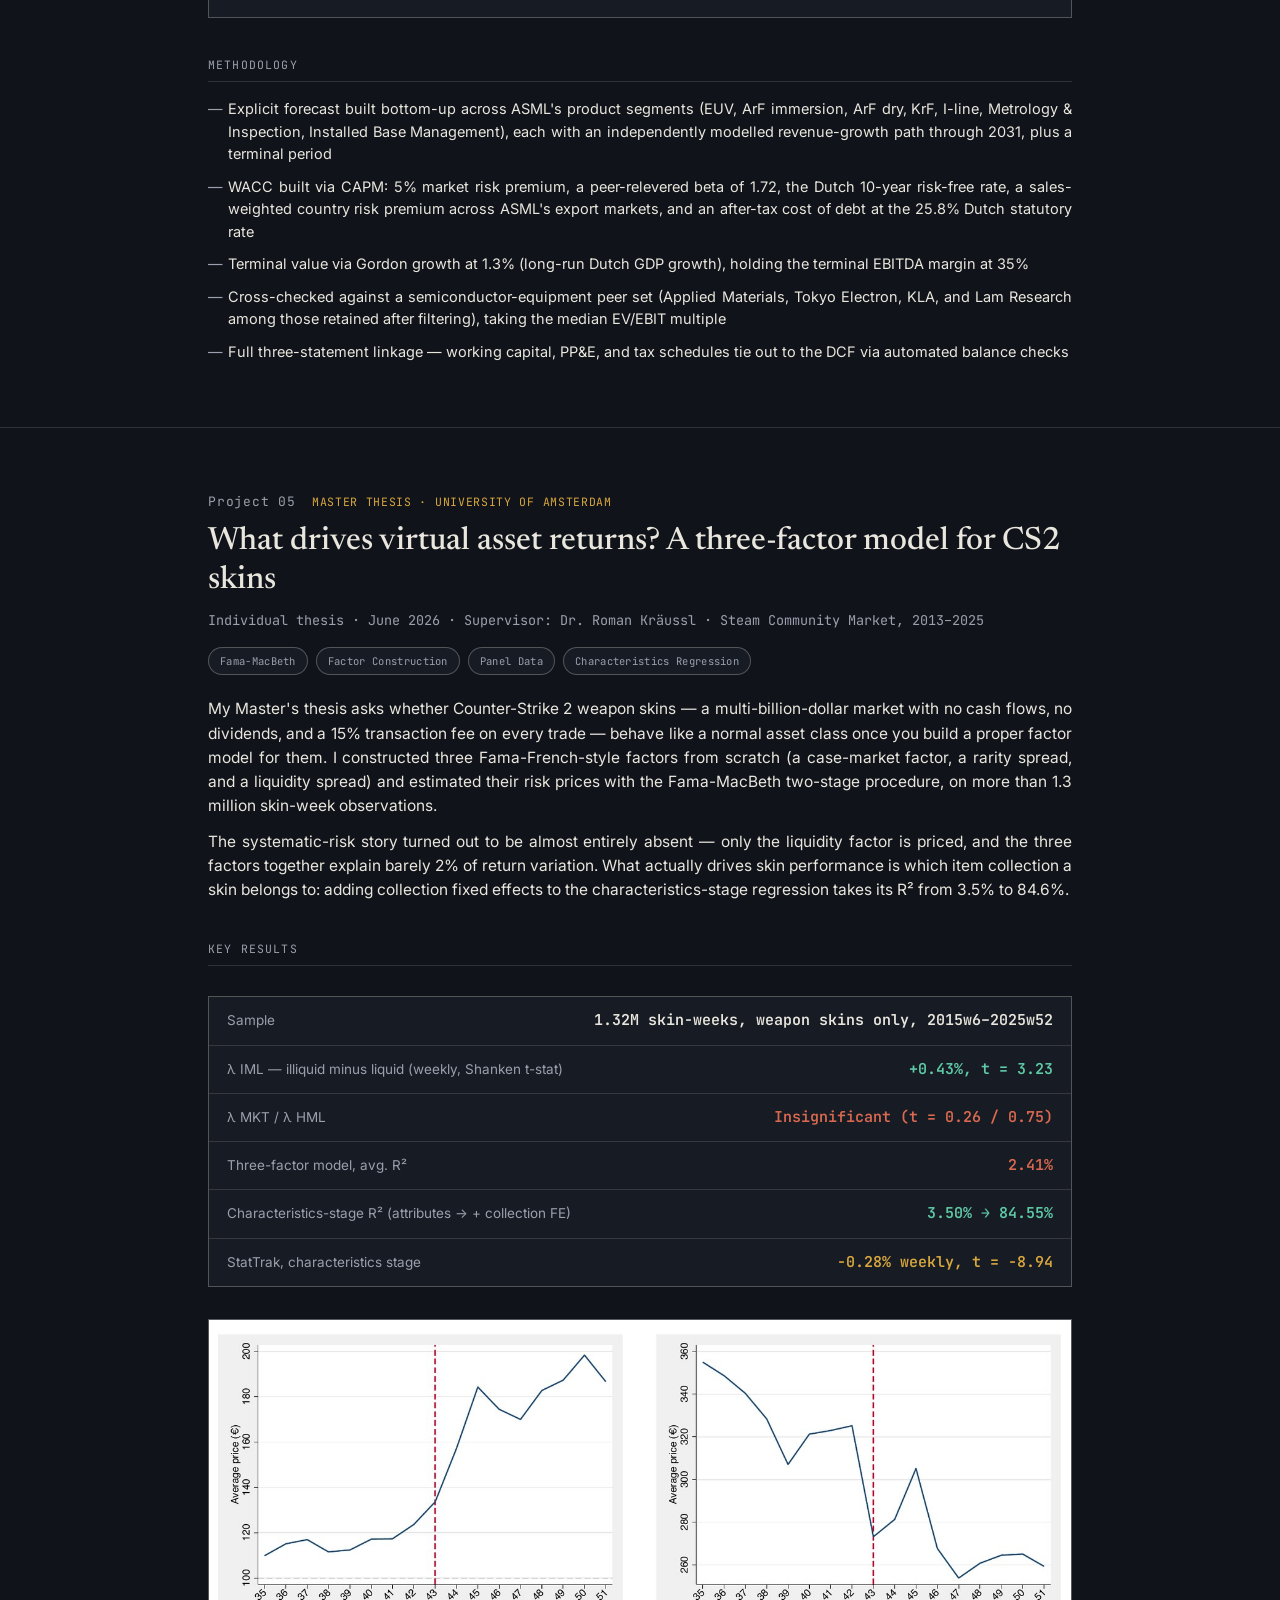
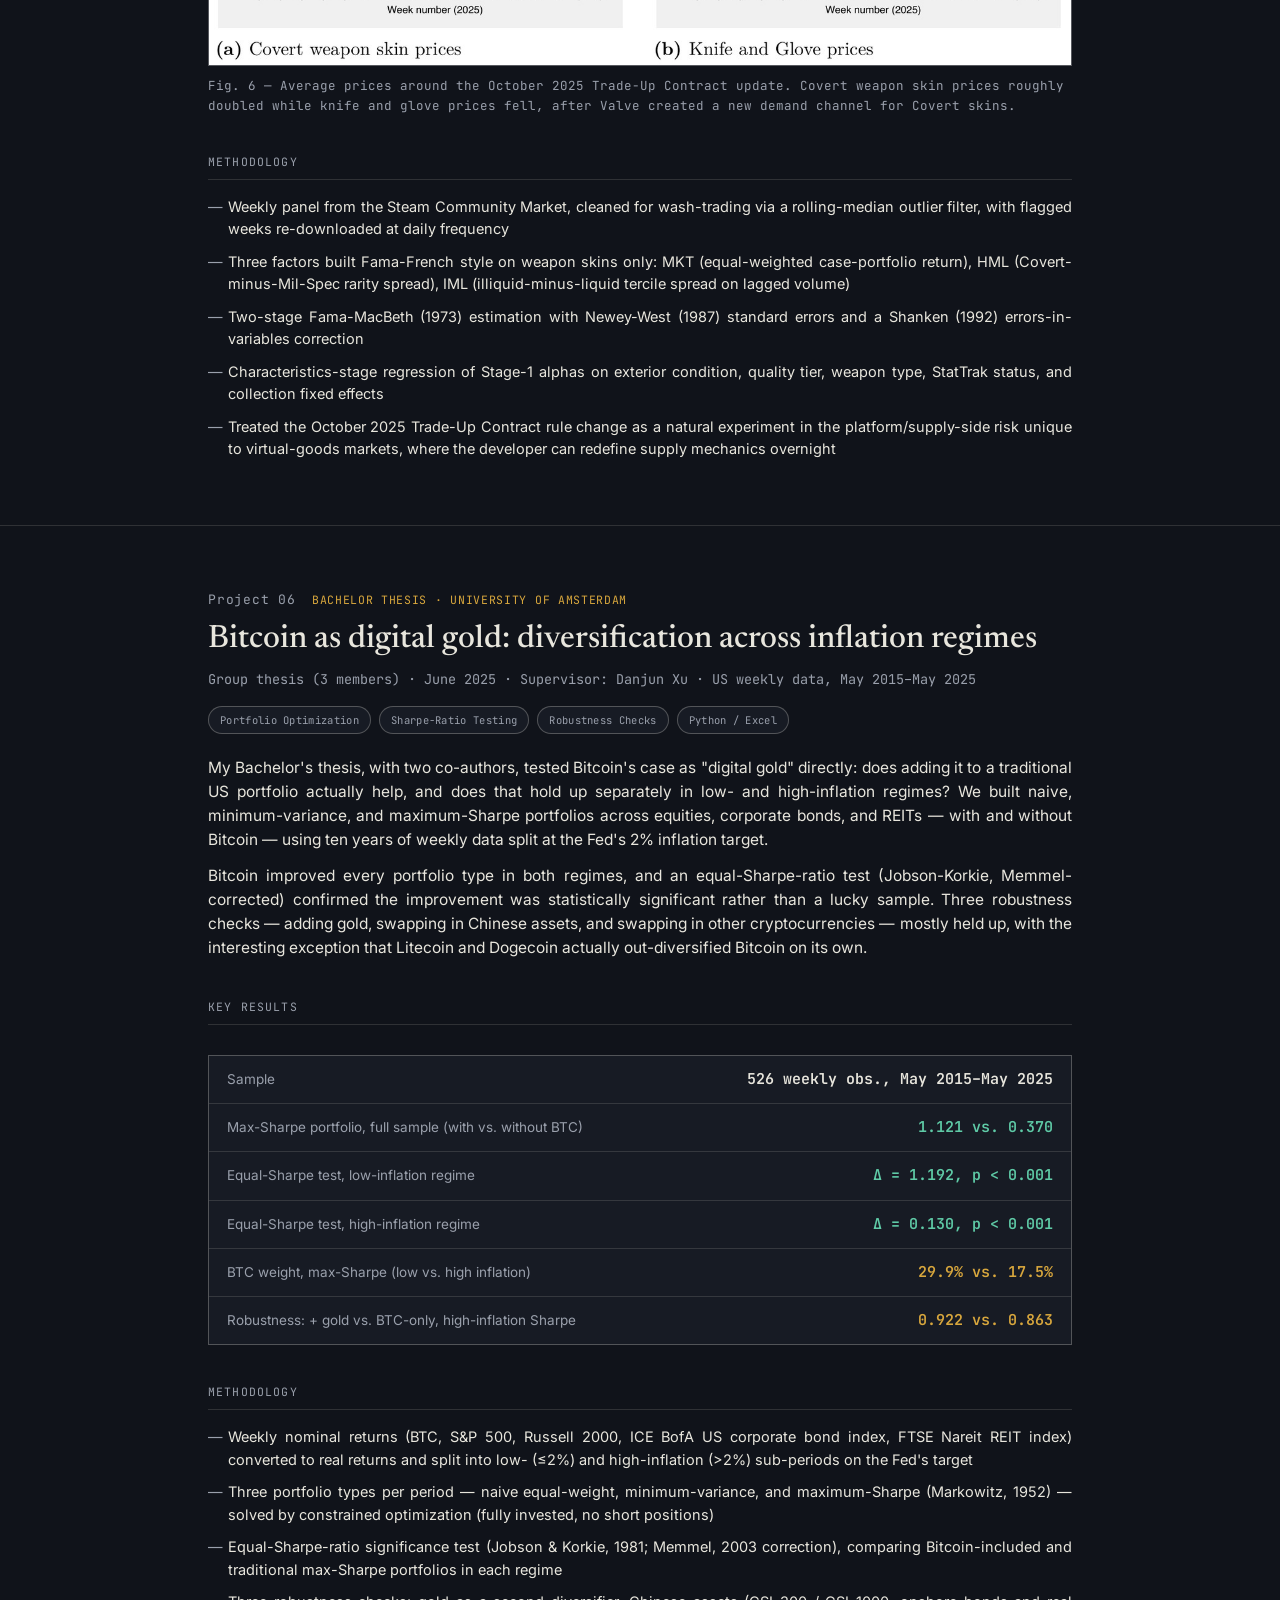
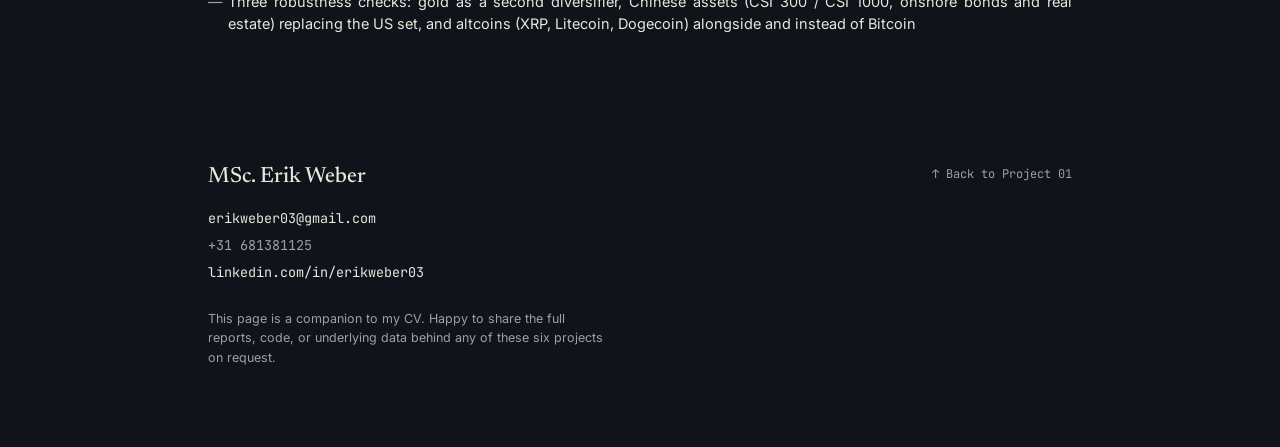
==== commit 7f4fba50: "Adjust image height and object-fit in chart-grid" ====
--- a/index.html
+++ b/index.html
@@ -189,8 +189,8 @@
   .chart-grid{display:grid; grid-template-columns:1fr 1fr; gap:20px; margin-top:32px;}
   @media (max-width:680px){.chart-grid{grid-template-columns:1fr;}}
   .chart-grid figure img{
-  height: 320px;
-  object-fit: cover;
+  height: 282px;
+  object-fit: contain;
   }
   
   .subhead{
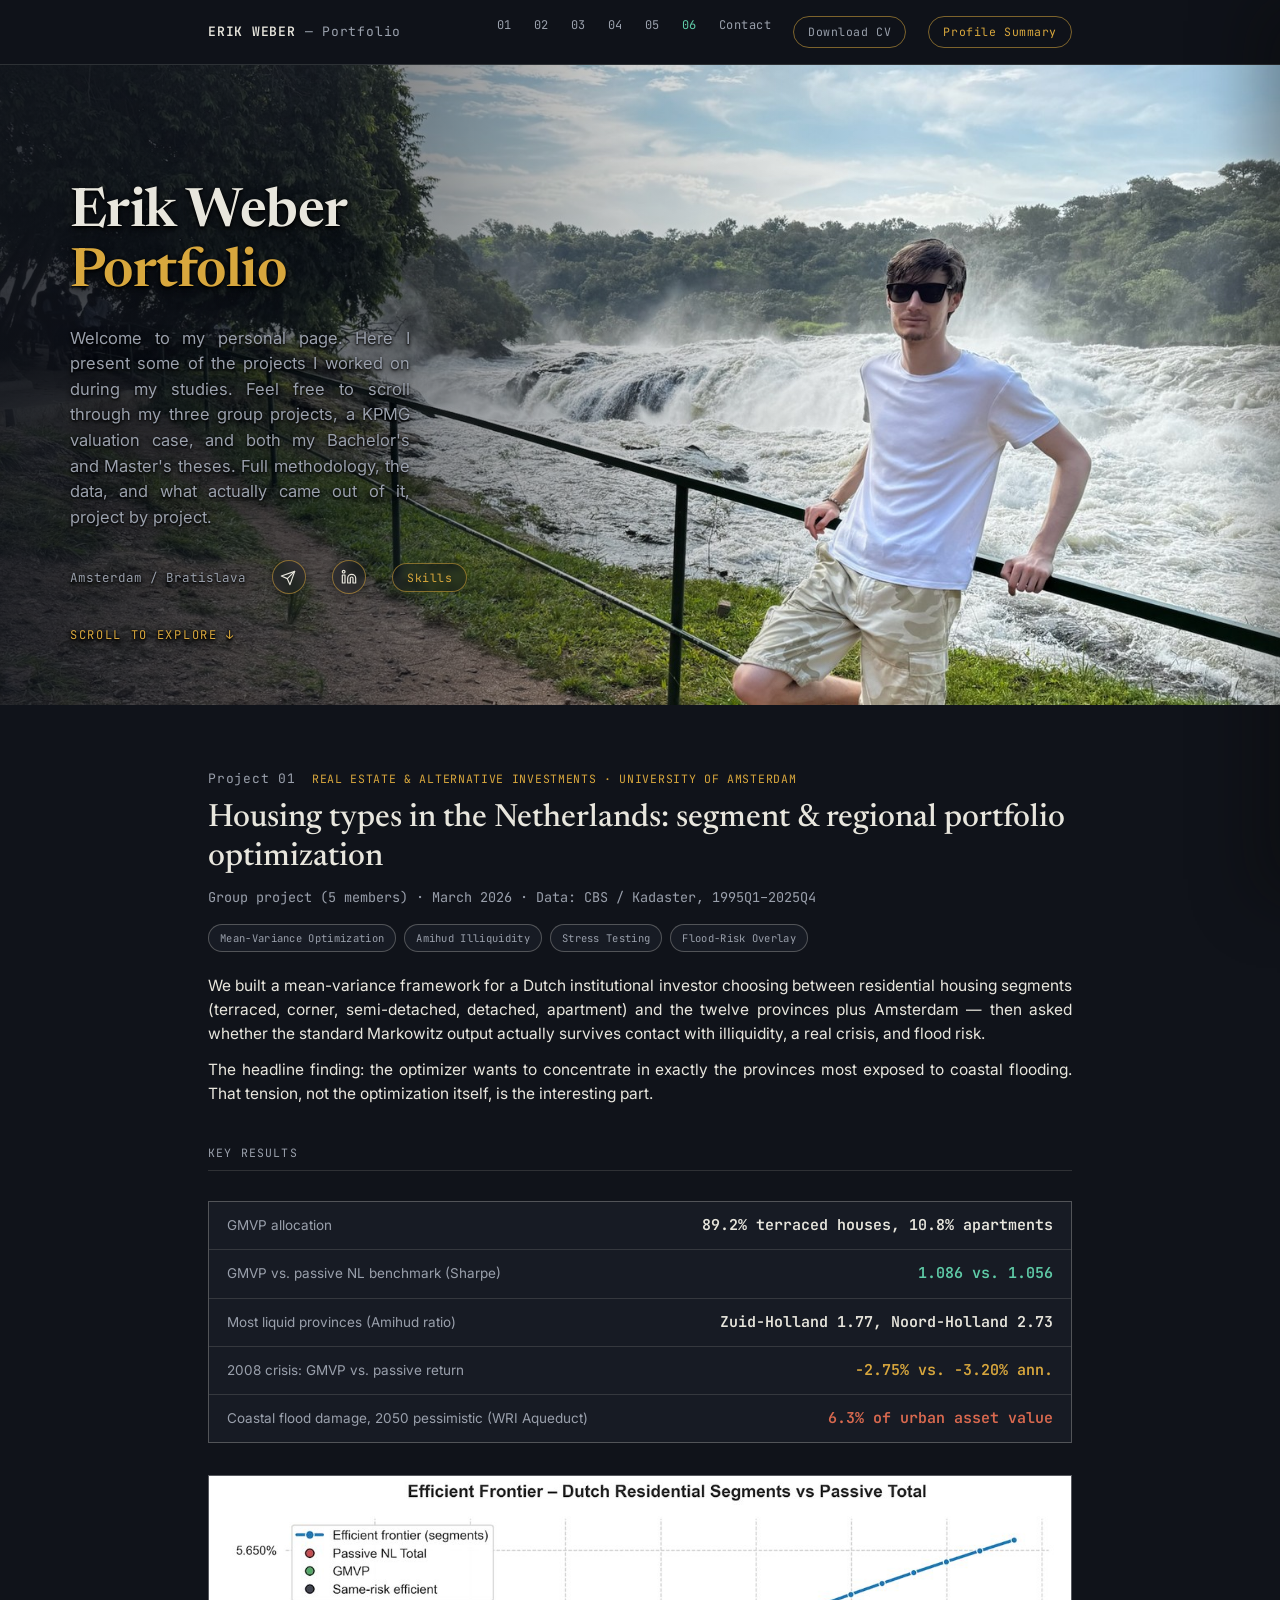
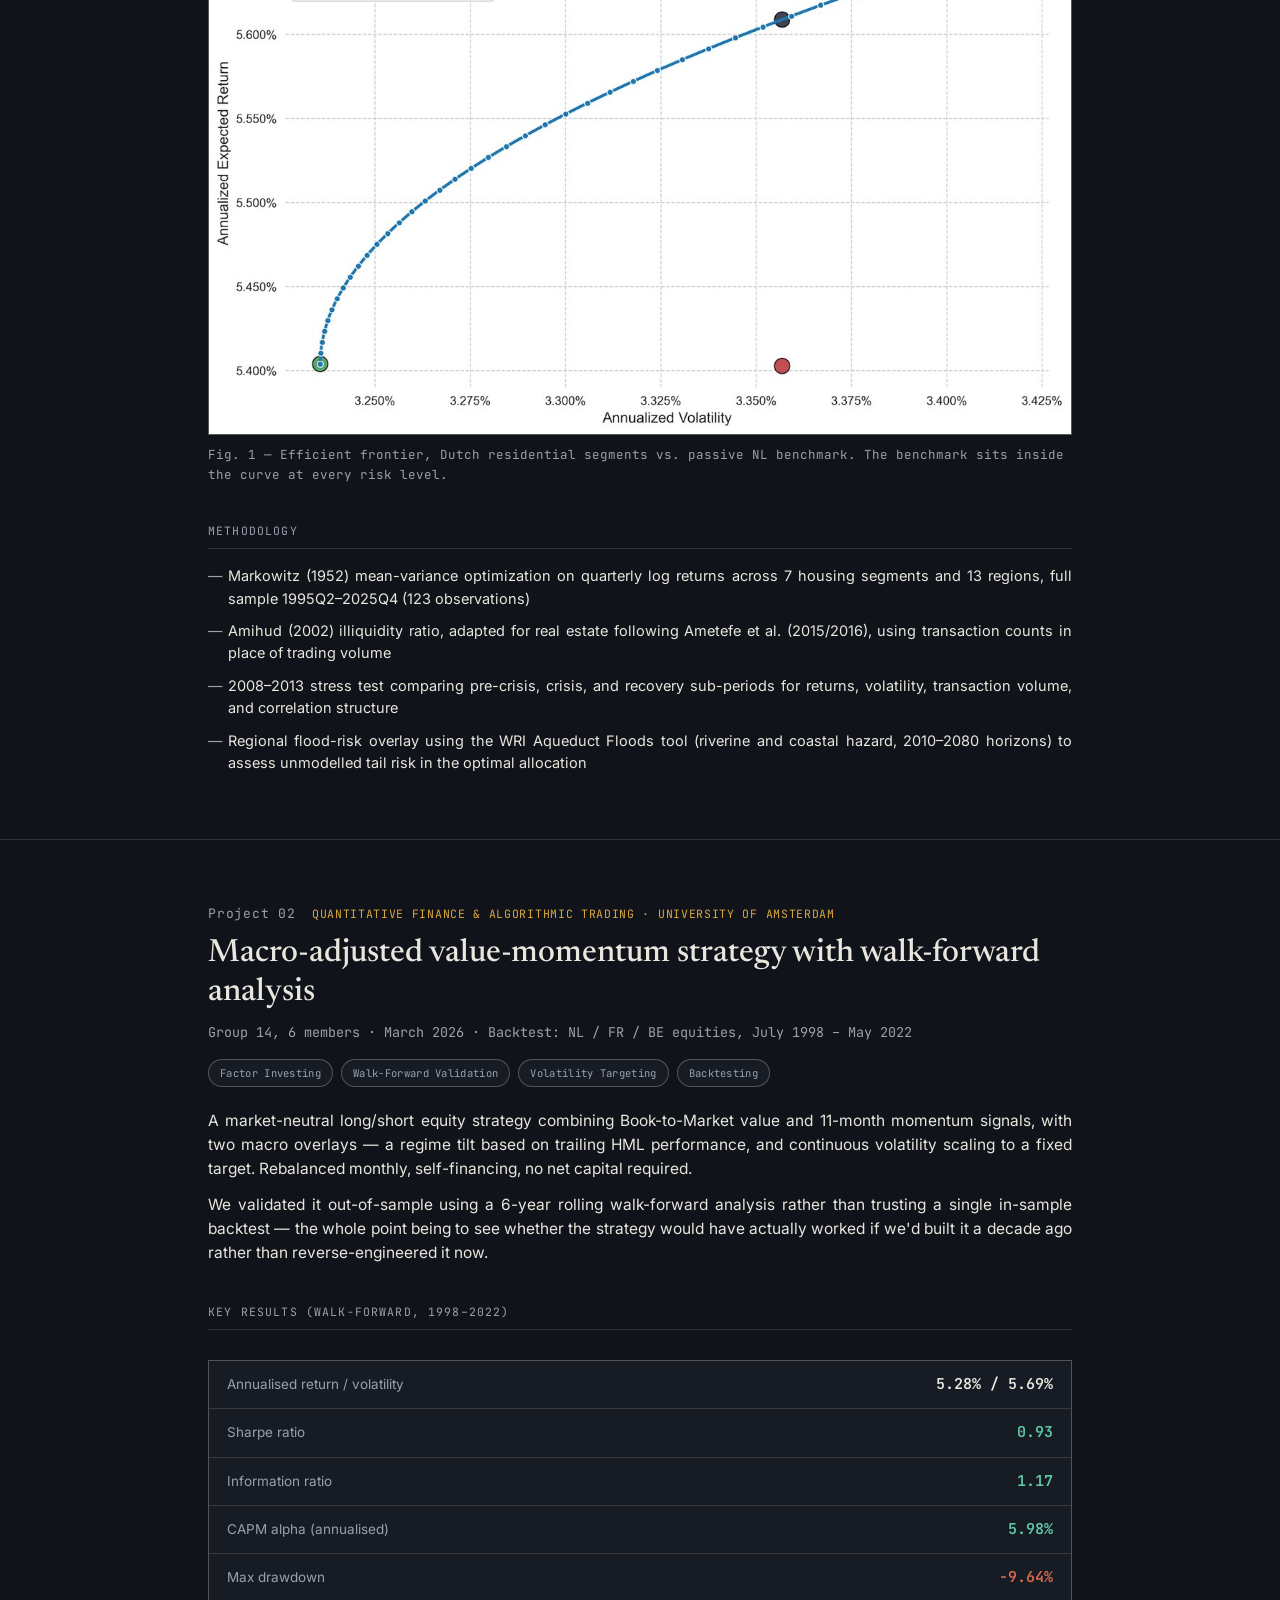
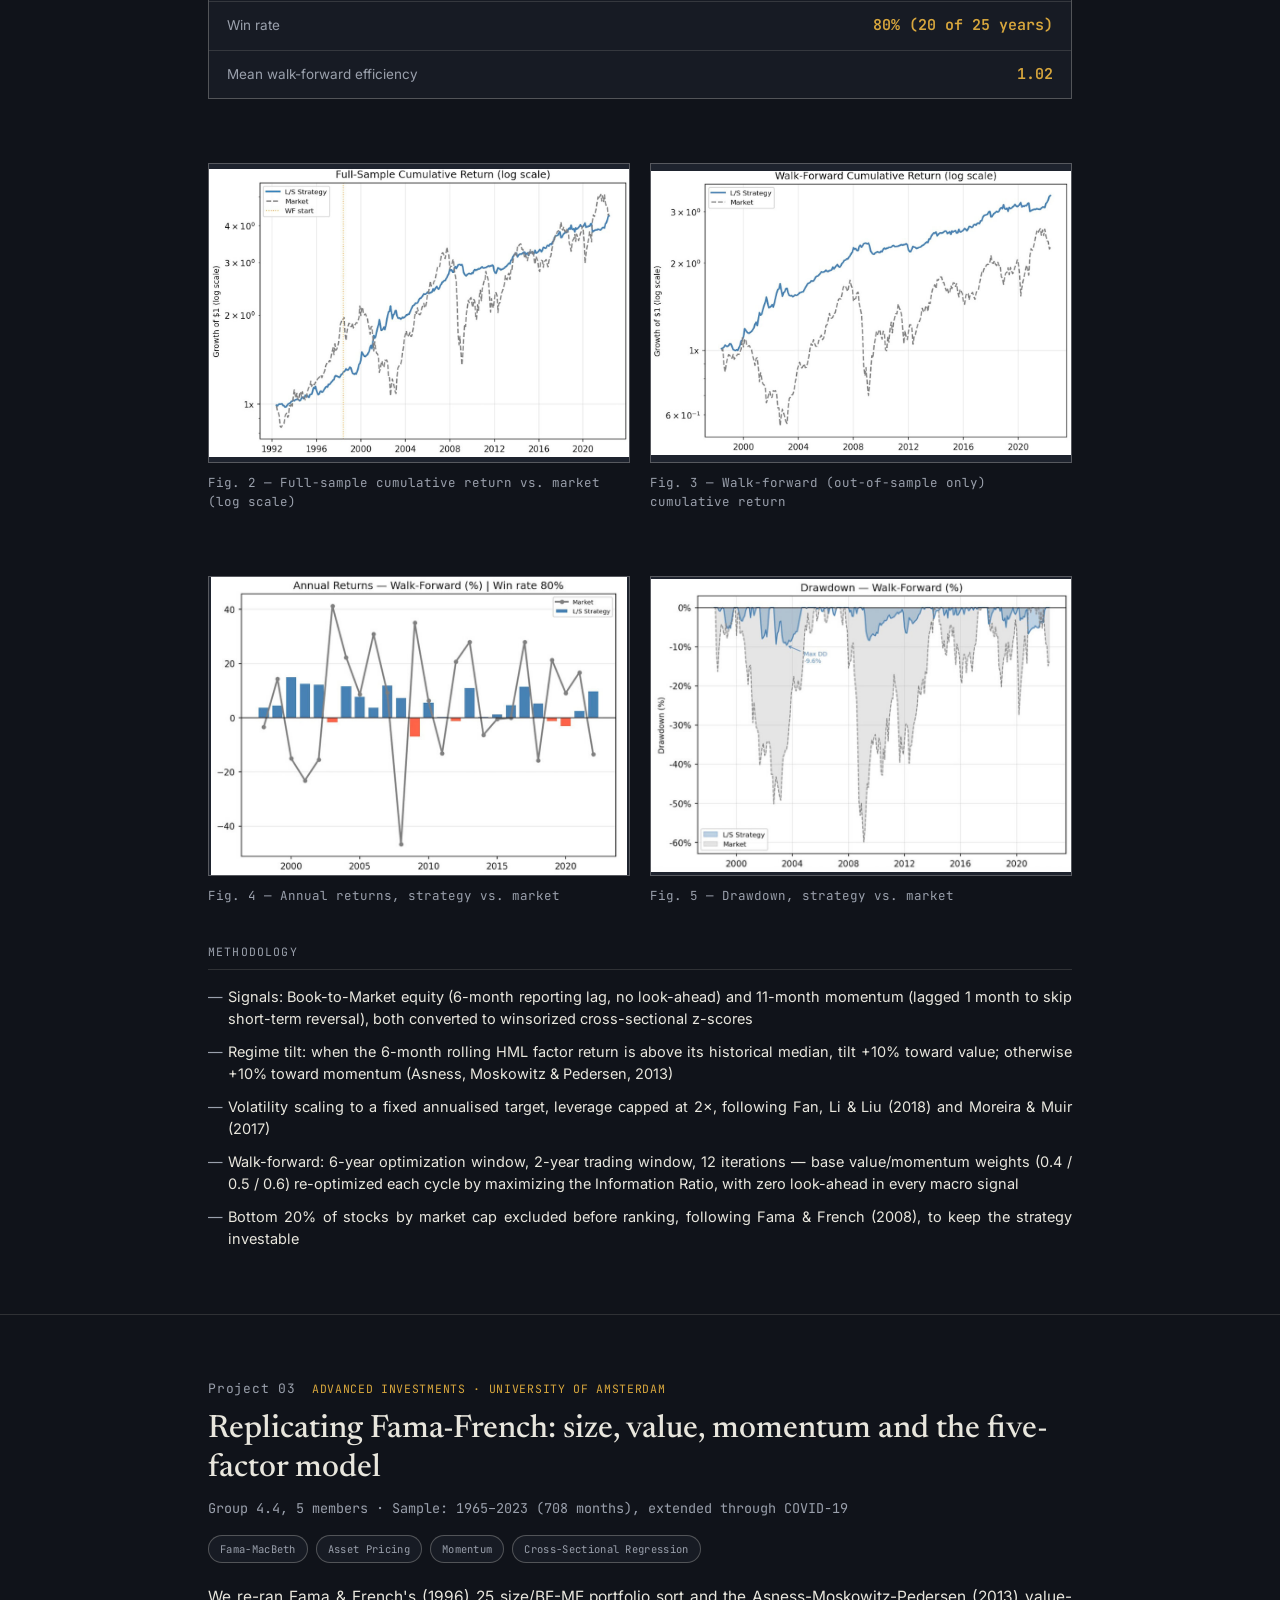
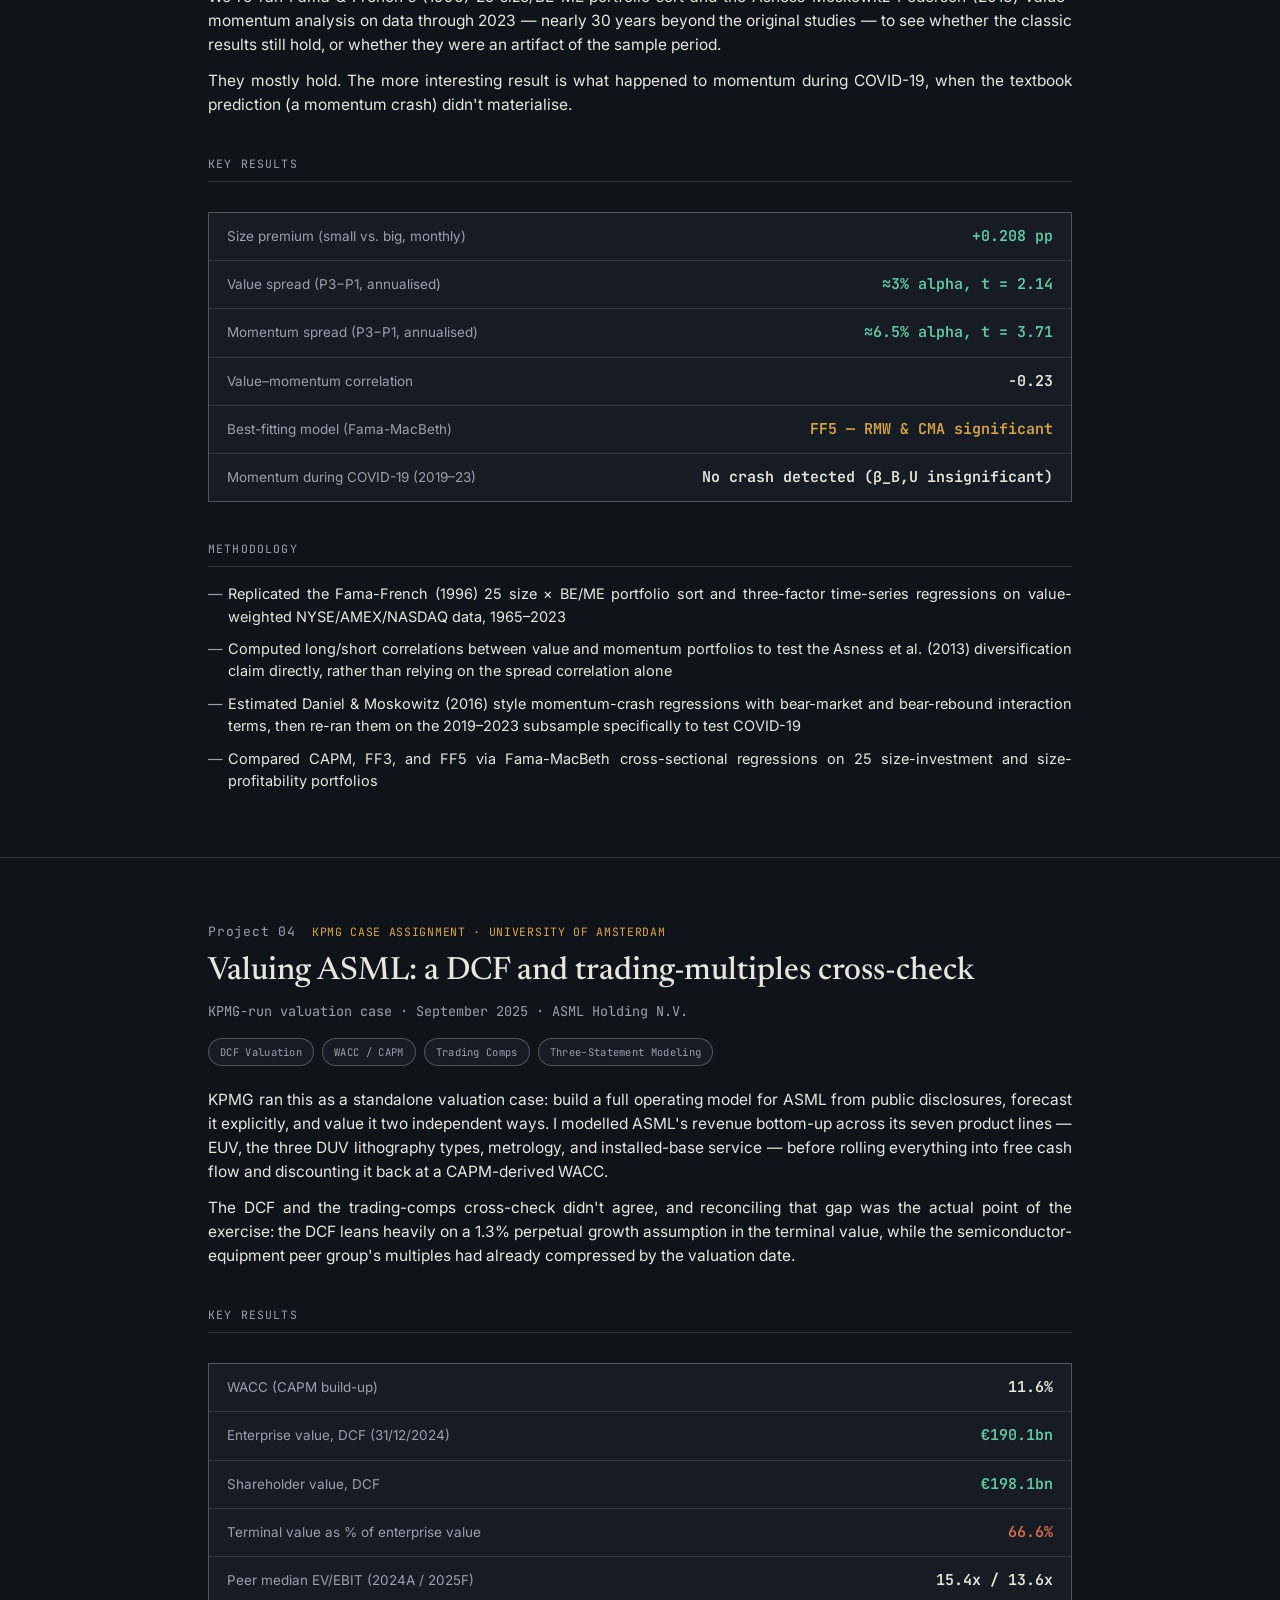
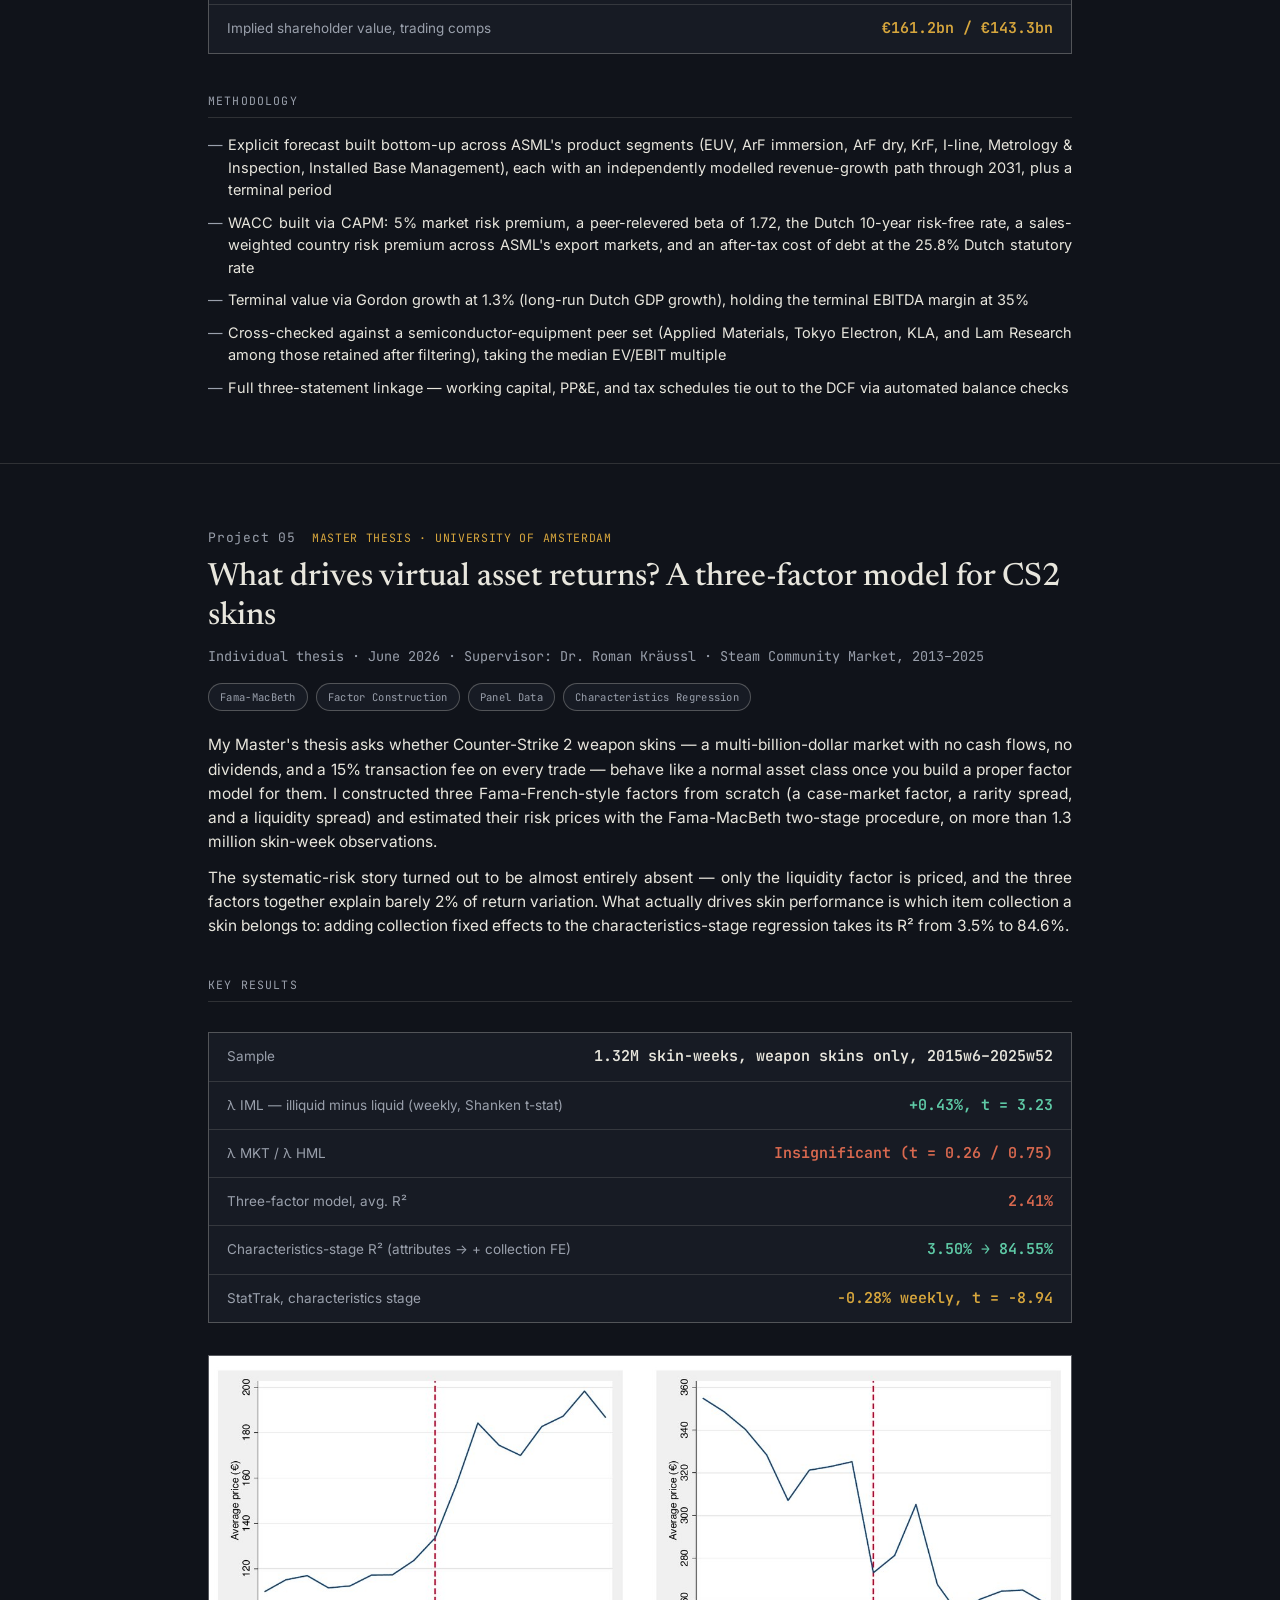
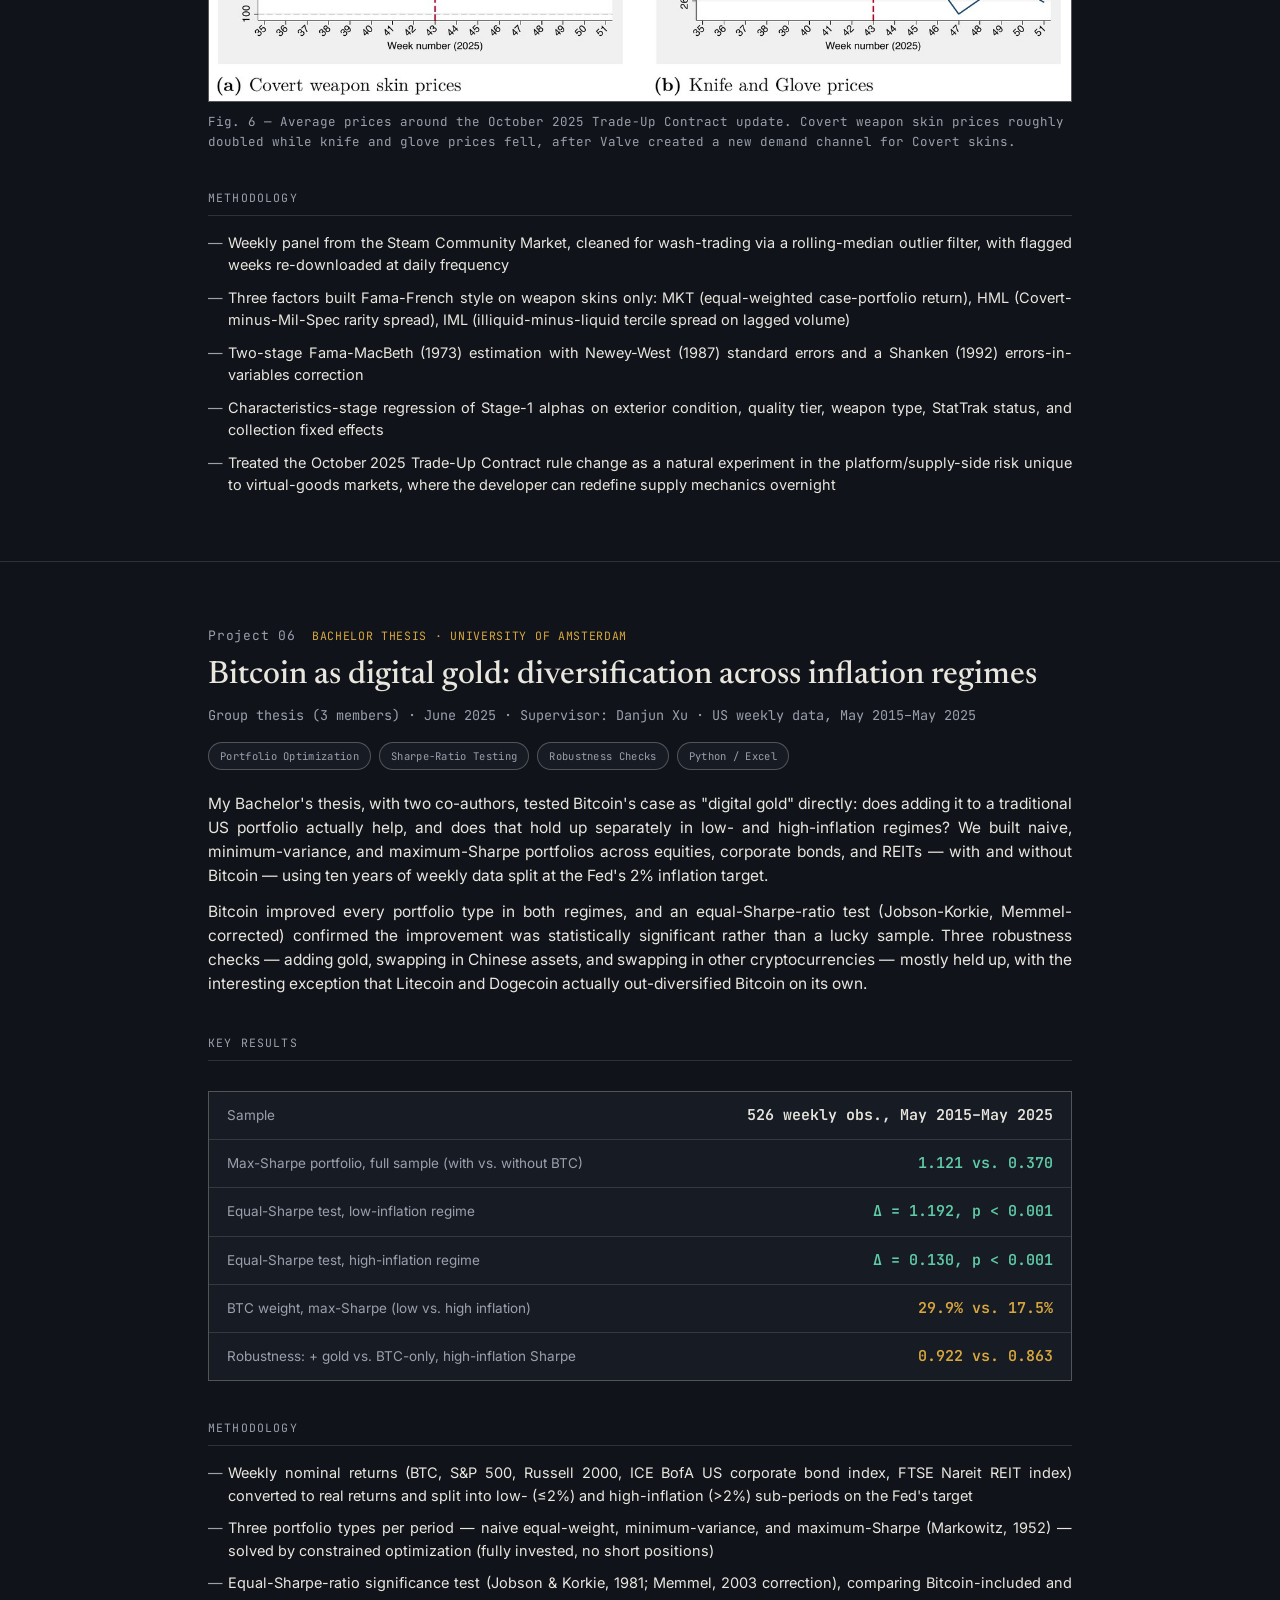
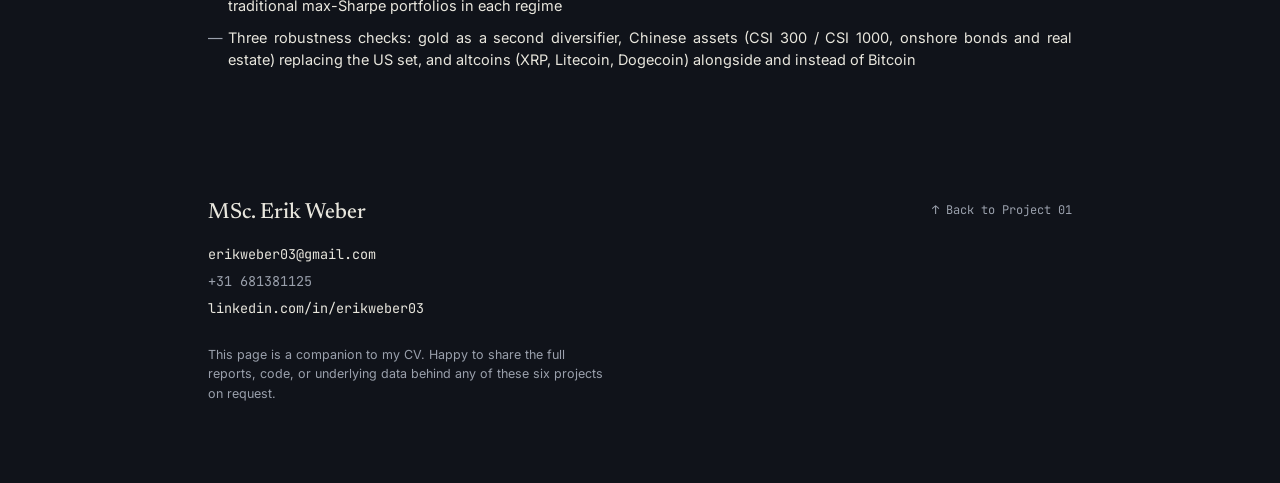
==== commit 7098aab9: "Increase image height in chart grid to 300px" ====
--- a/index.html
+++ b/index.html
@@ -189,7 +189,7 @@
   .chart-grid{display:grid; grid-template-columns:1fr 1fr; gap:20px; margin-top:32px;}
   @media (max-width:680px){.chart-grid{grid-template-columns:1fr;}}
   .chart-grid figure img{
-  height: 282px;
+  height: 300px;
   object-fit: contain;
   }
   
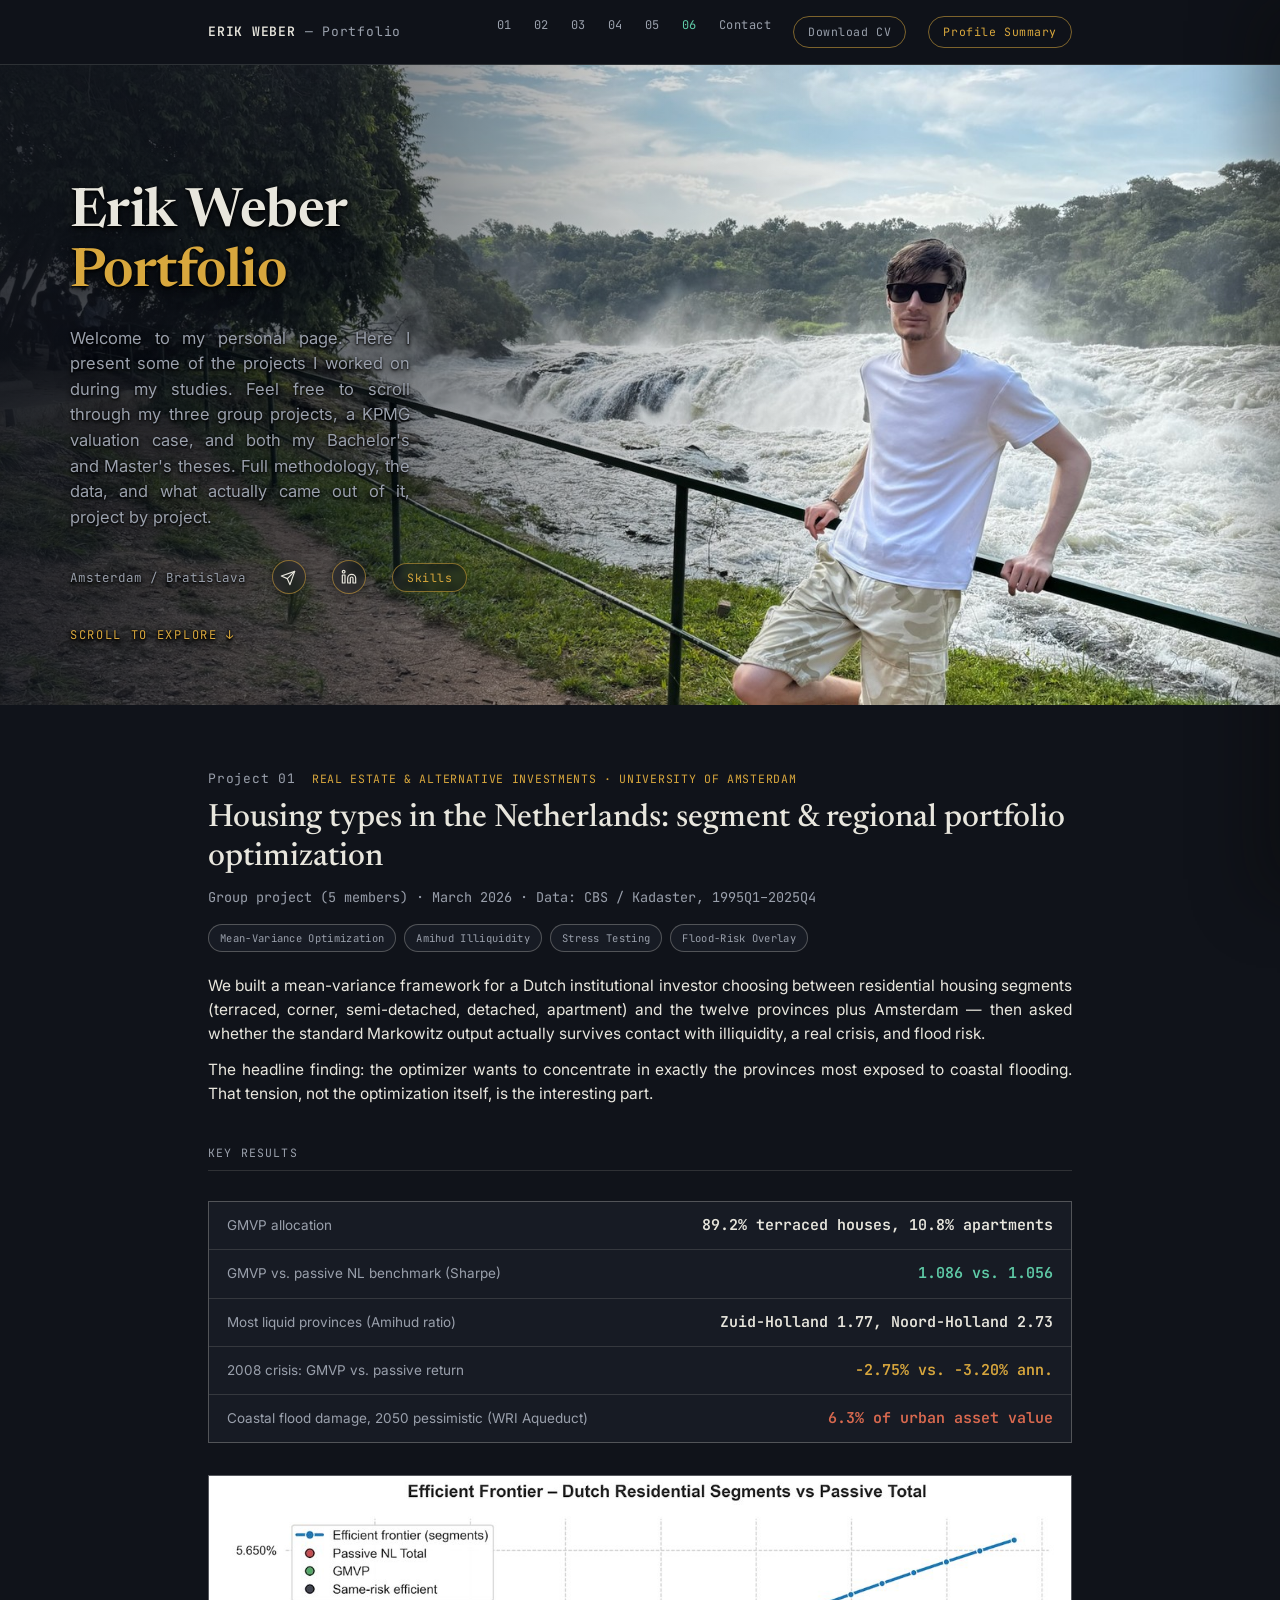
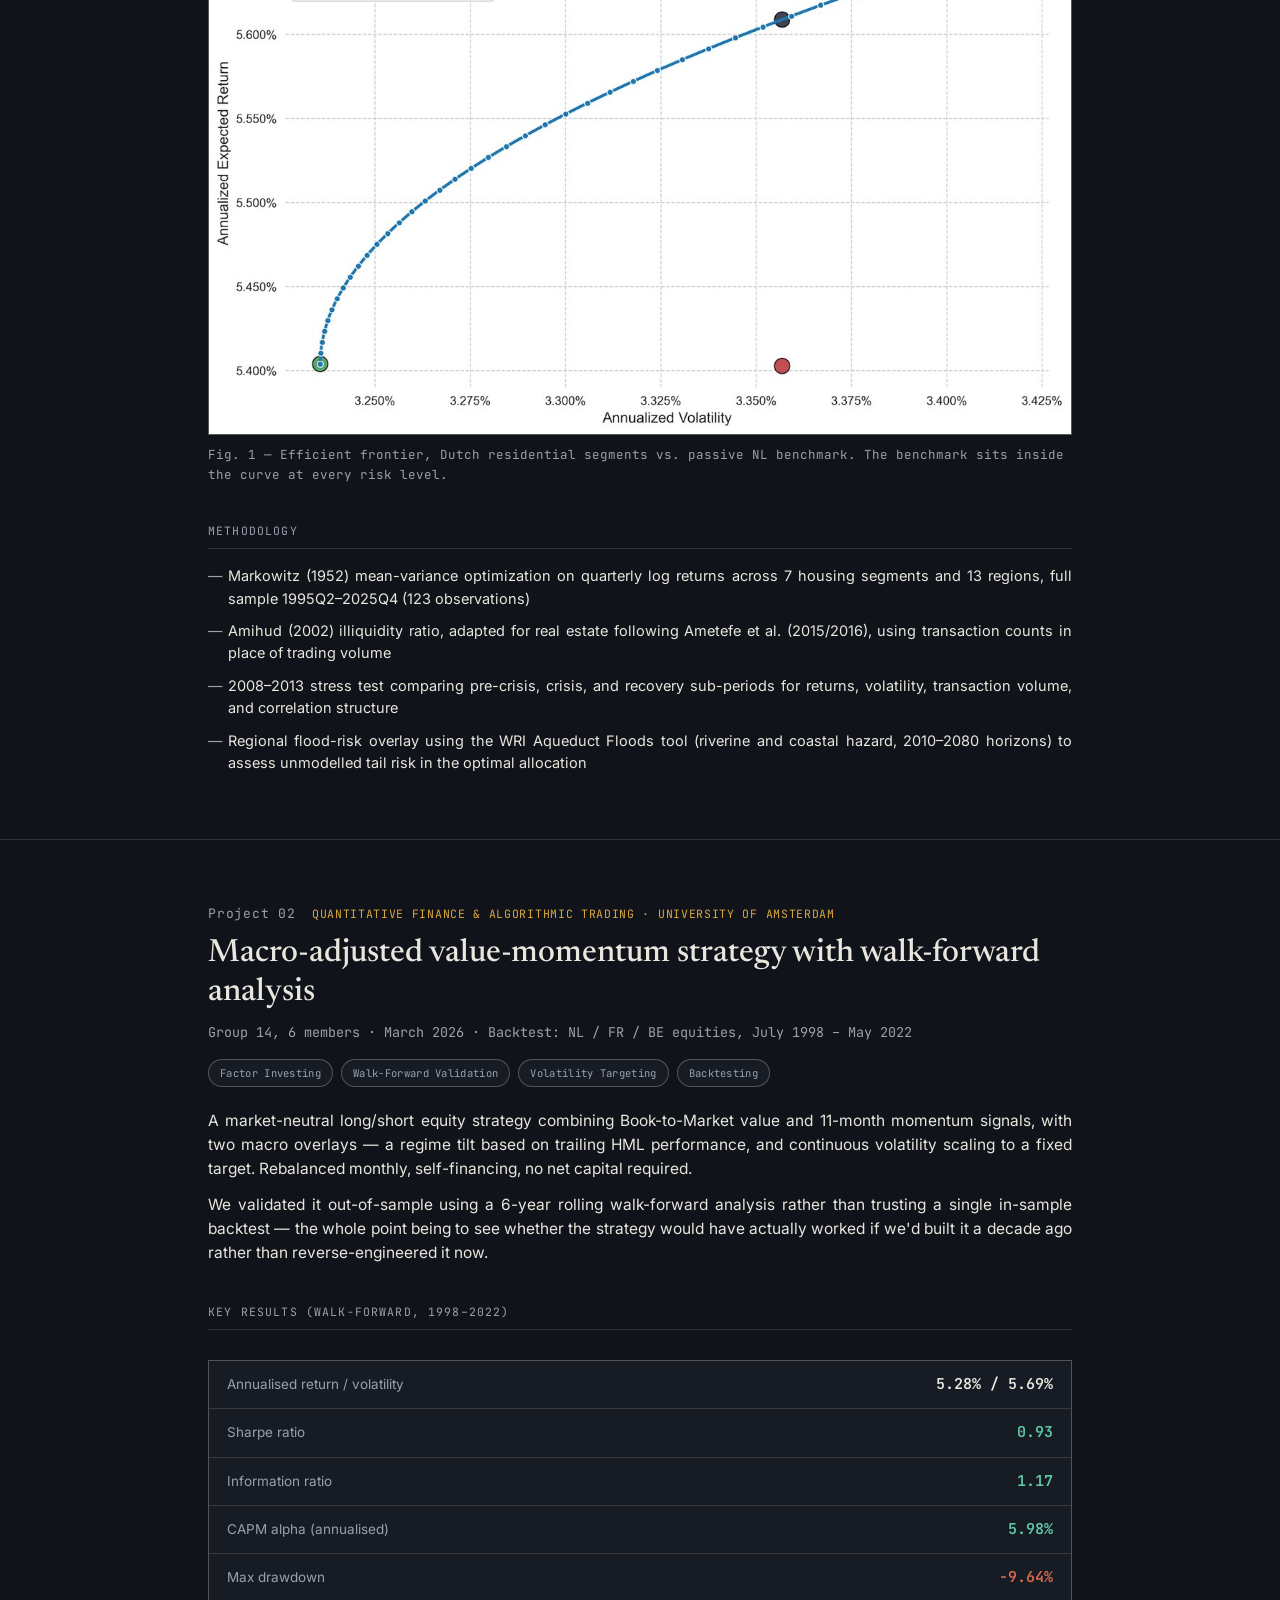
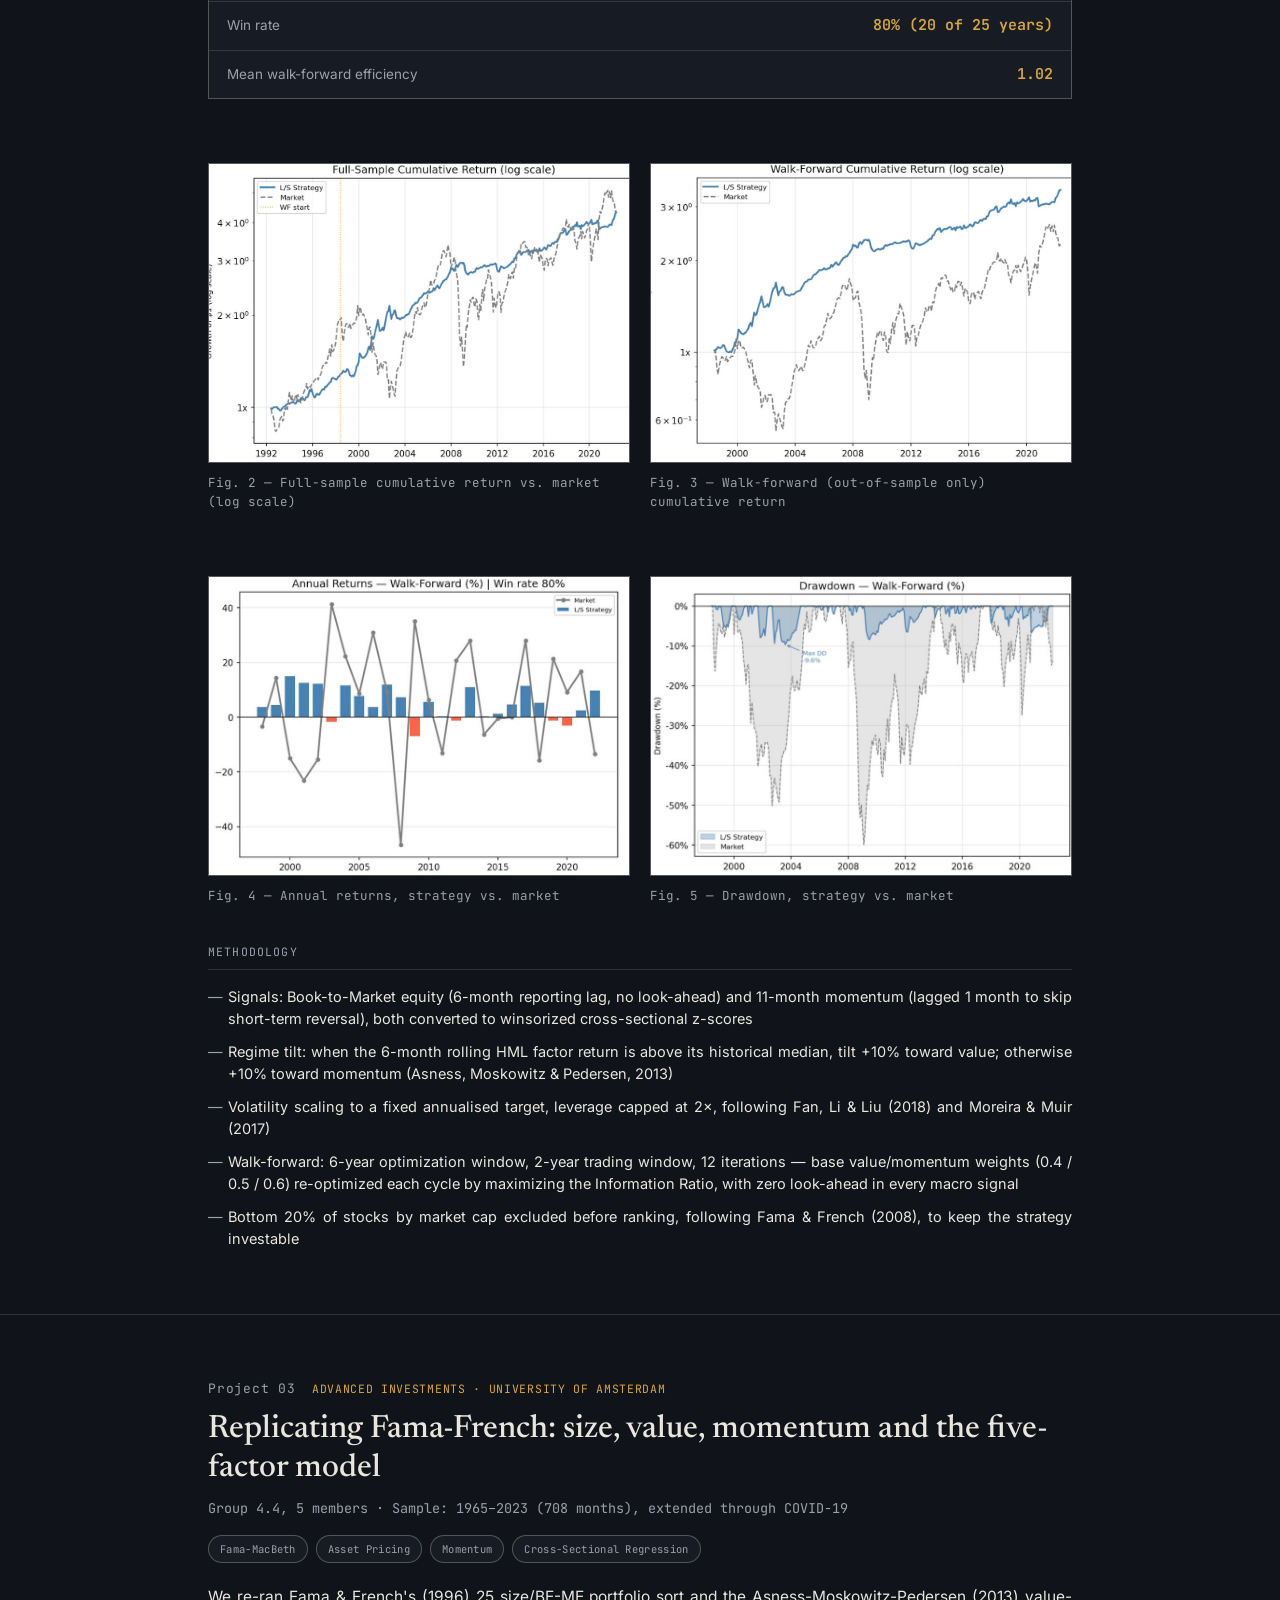
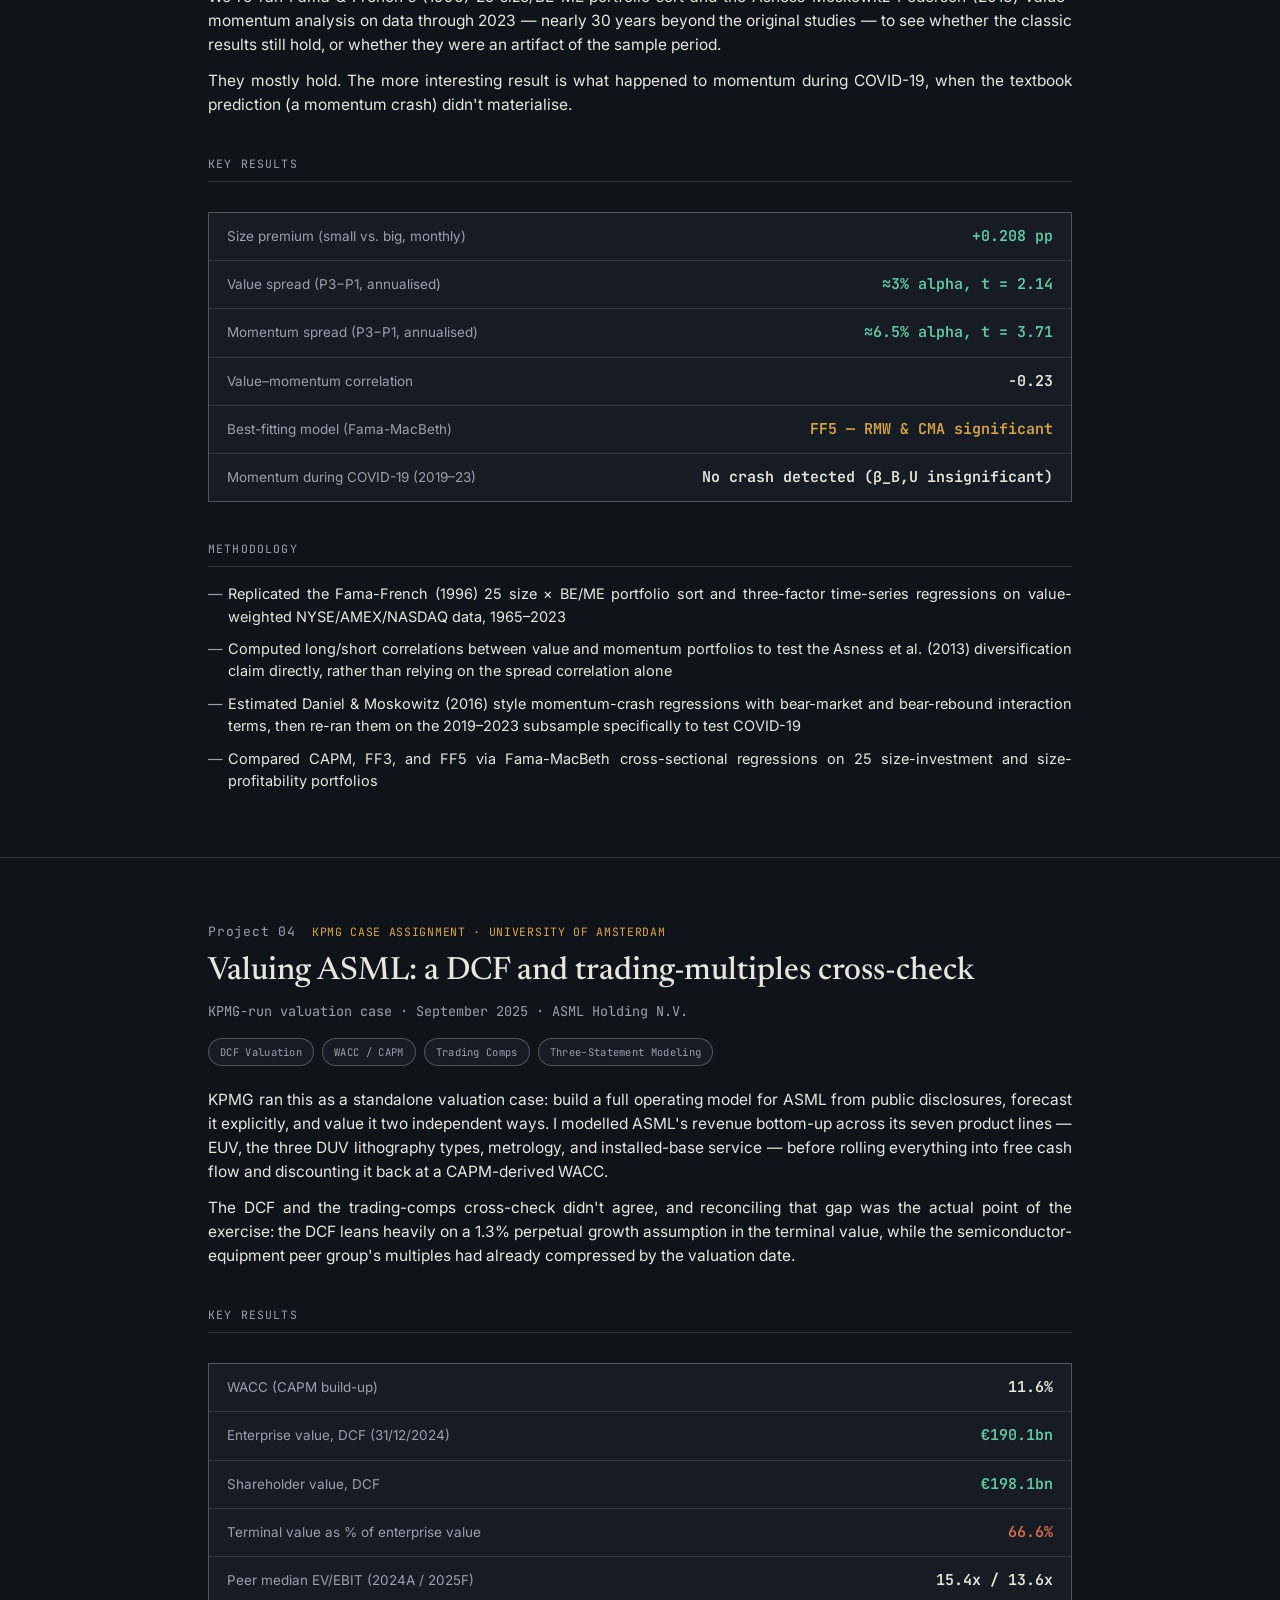
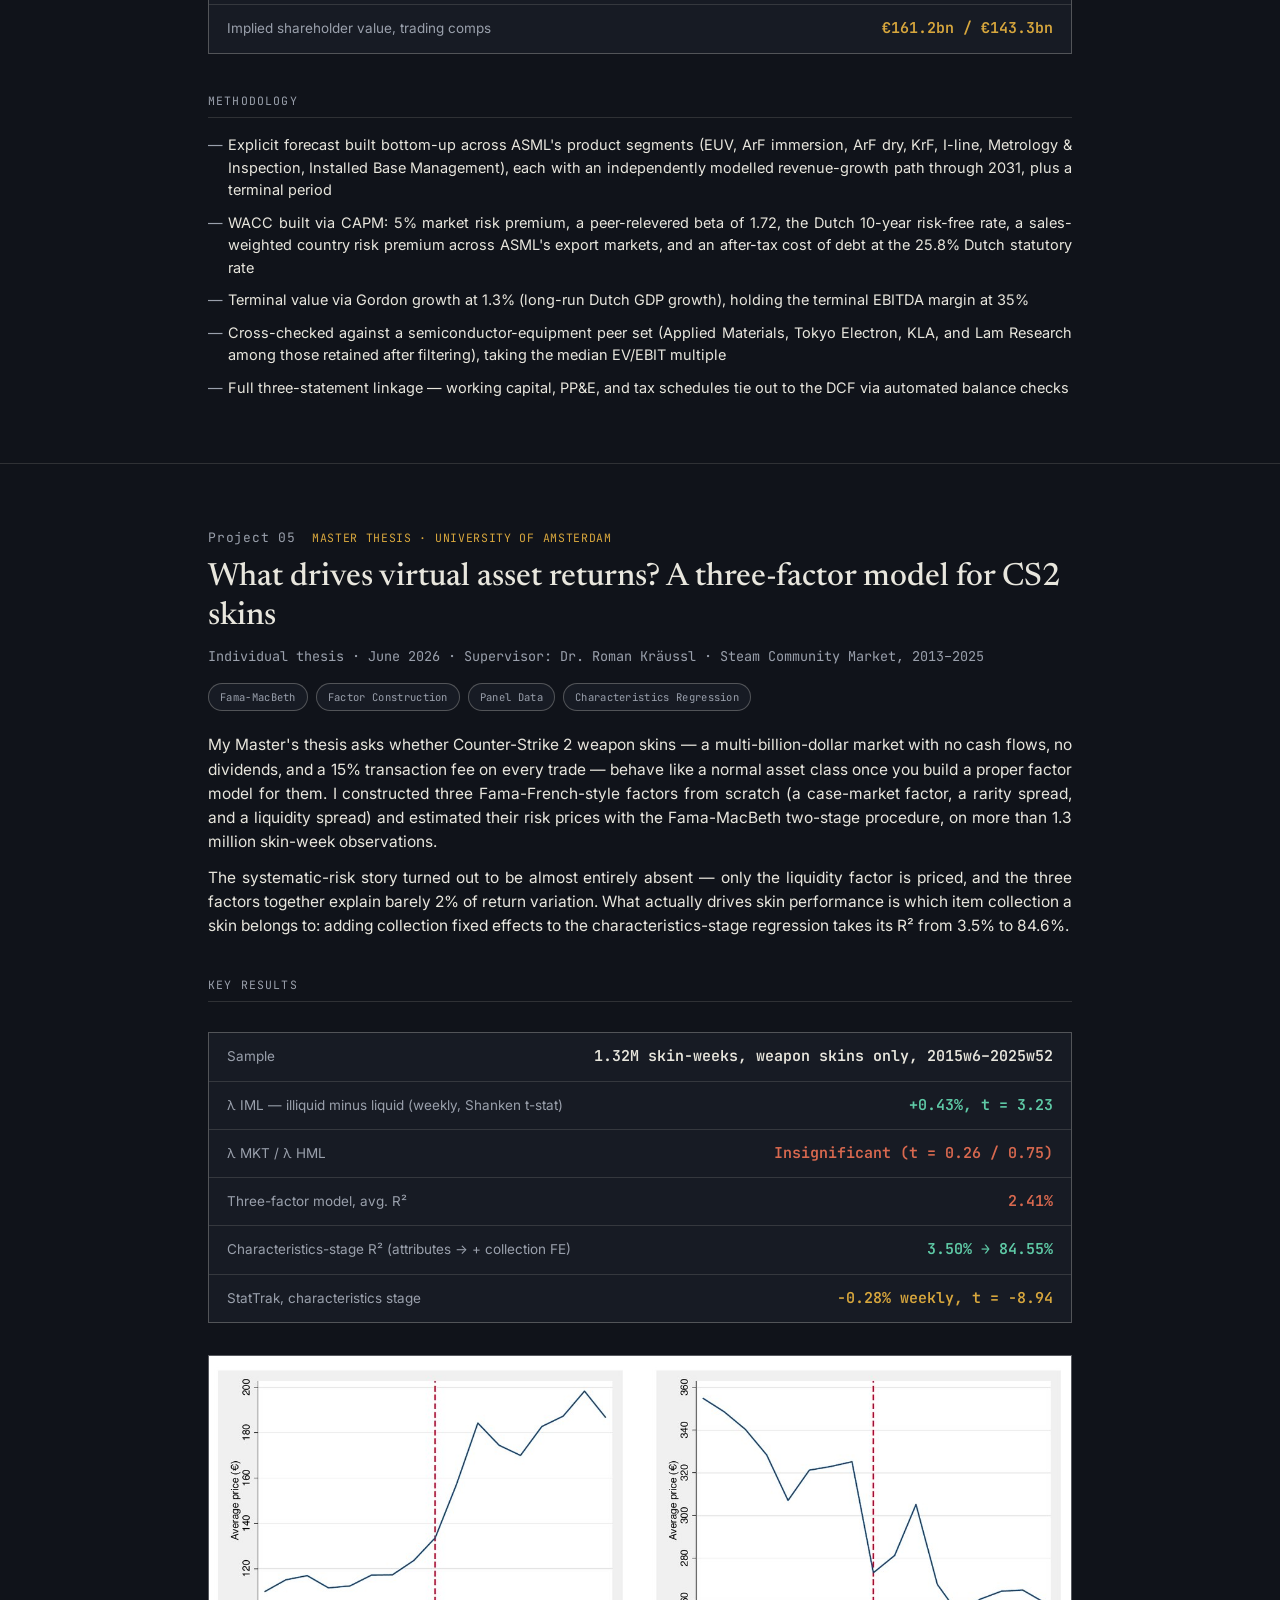
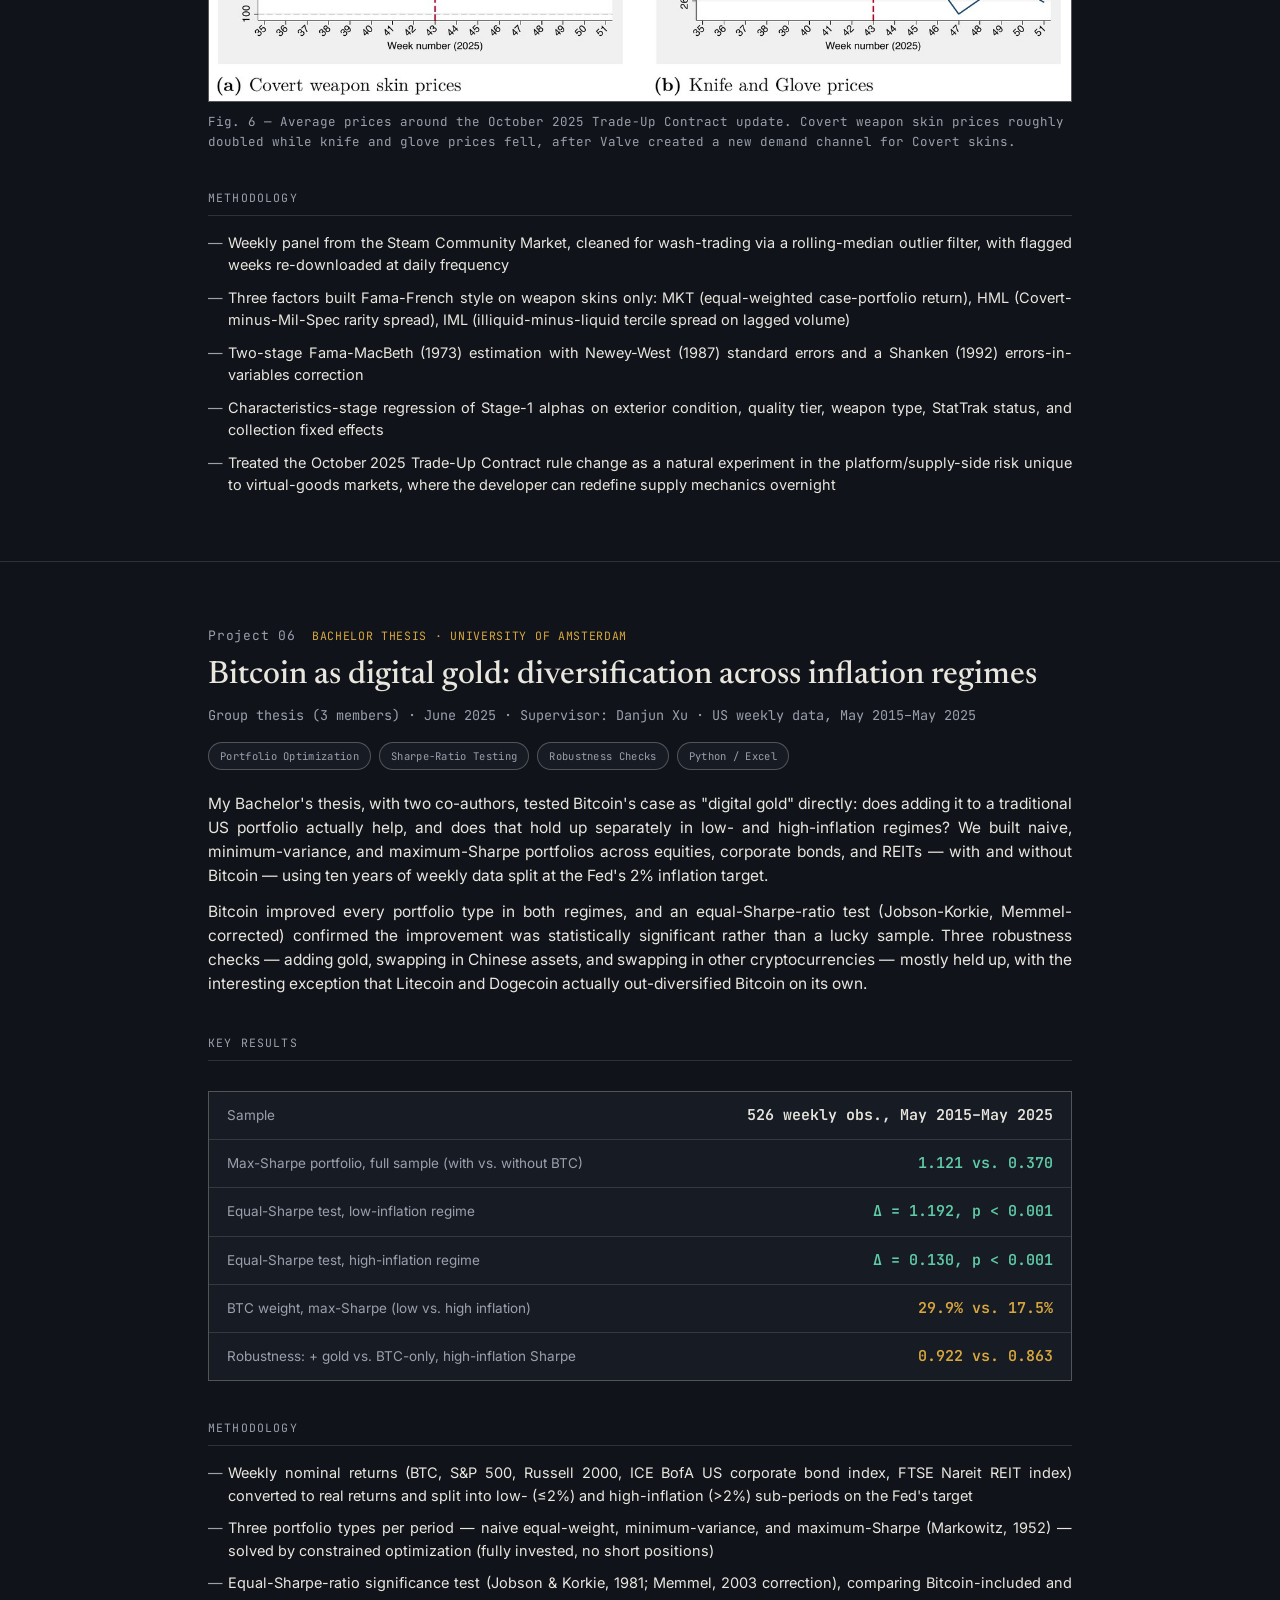
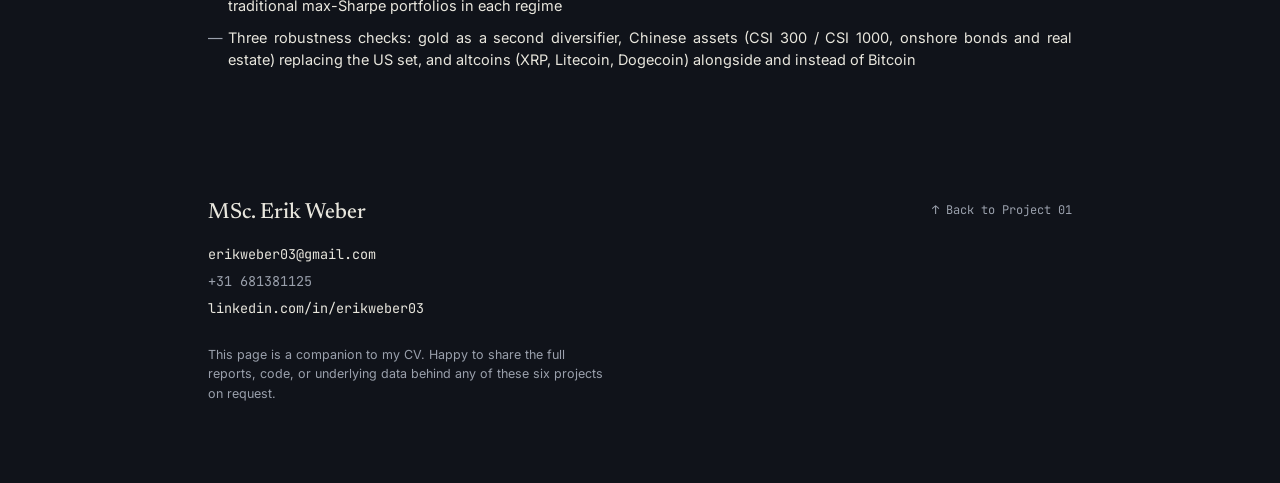
==== commit 9953b1bc: "Change image object-fit from contain to cover" ====
--- a/index.html
+++ b/index.html
@@ -190,7 +190,7 @@
   @media (max-width:680px){.chart-grid{grid-template-columns:1fr;}}
   .chart-grid figure img{
   height: 300px;
-  object-fit: contain;
+  object-fit: cover;
   }
   
   .subhead{
